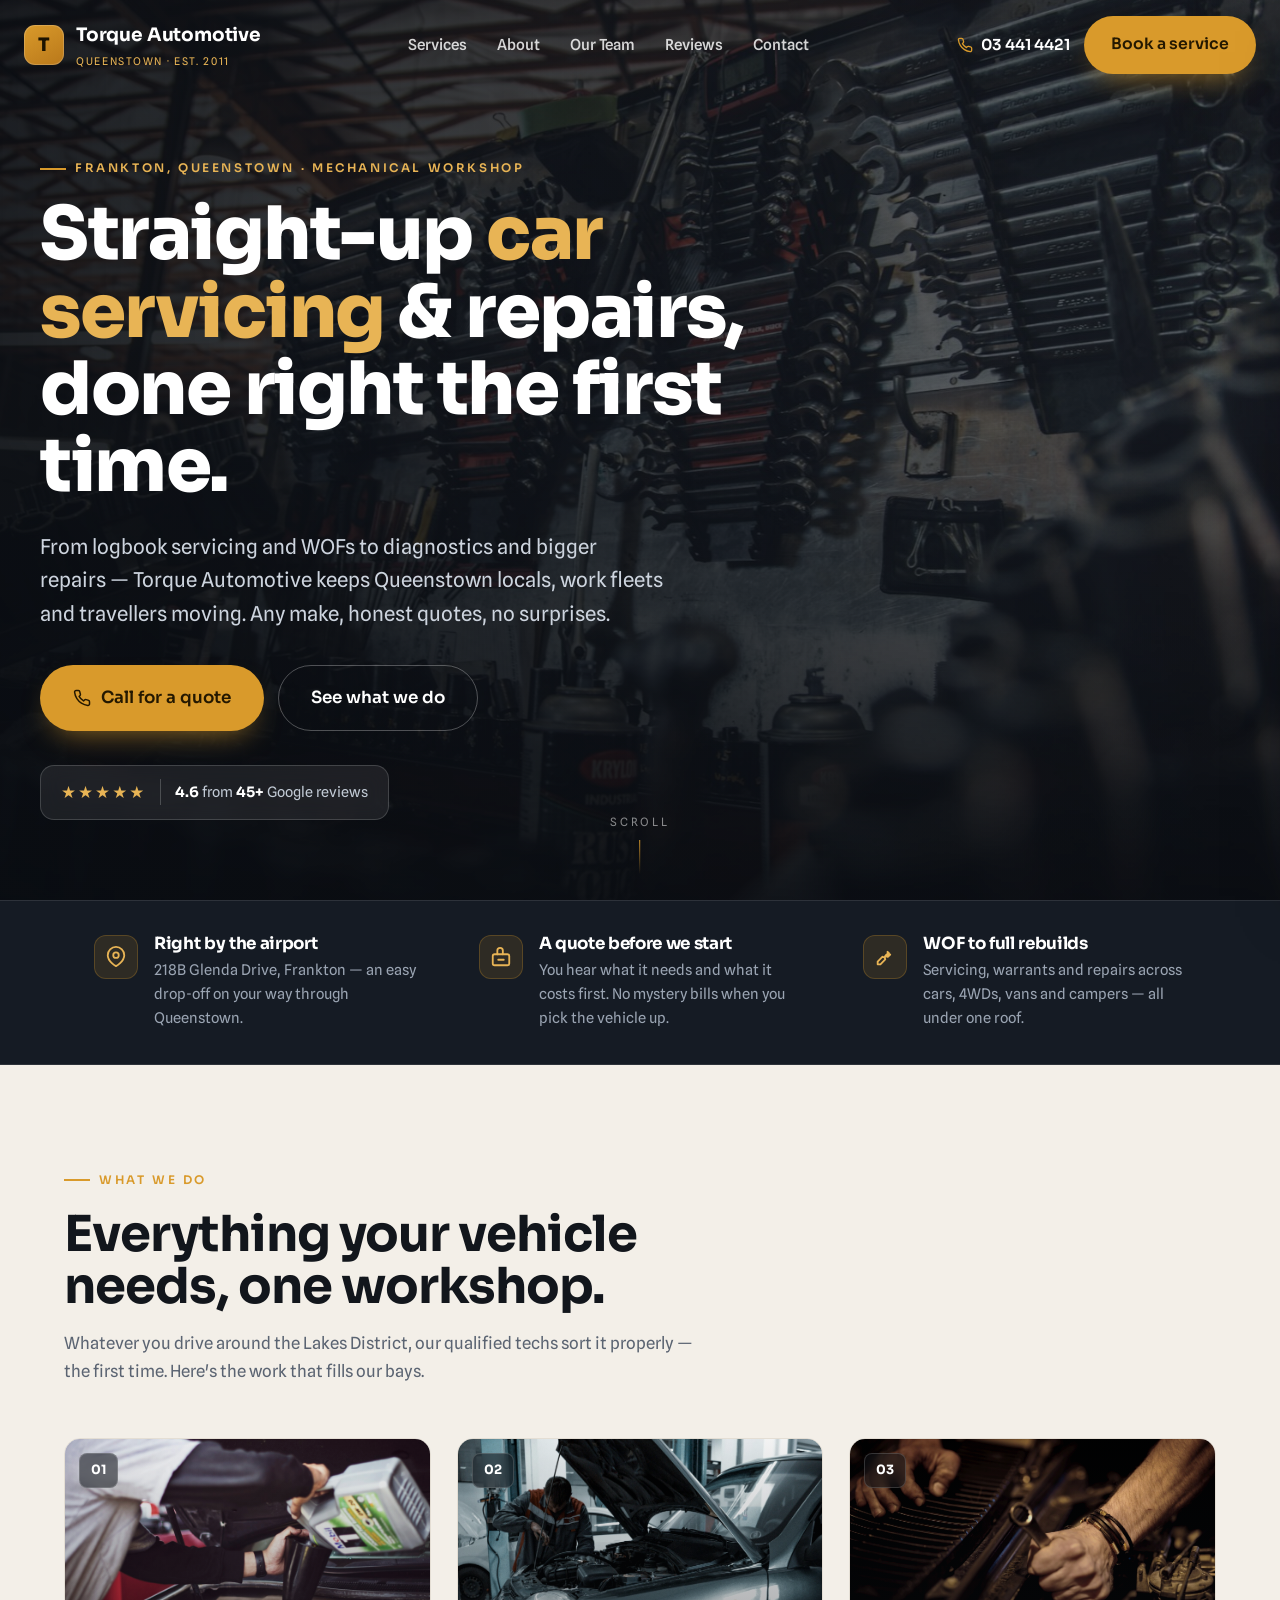
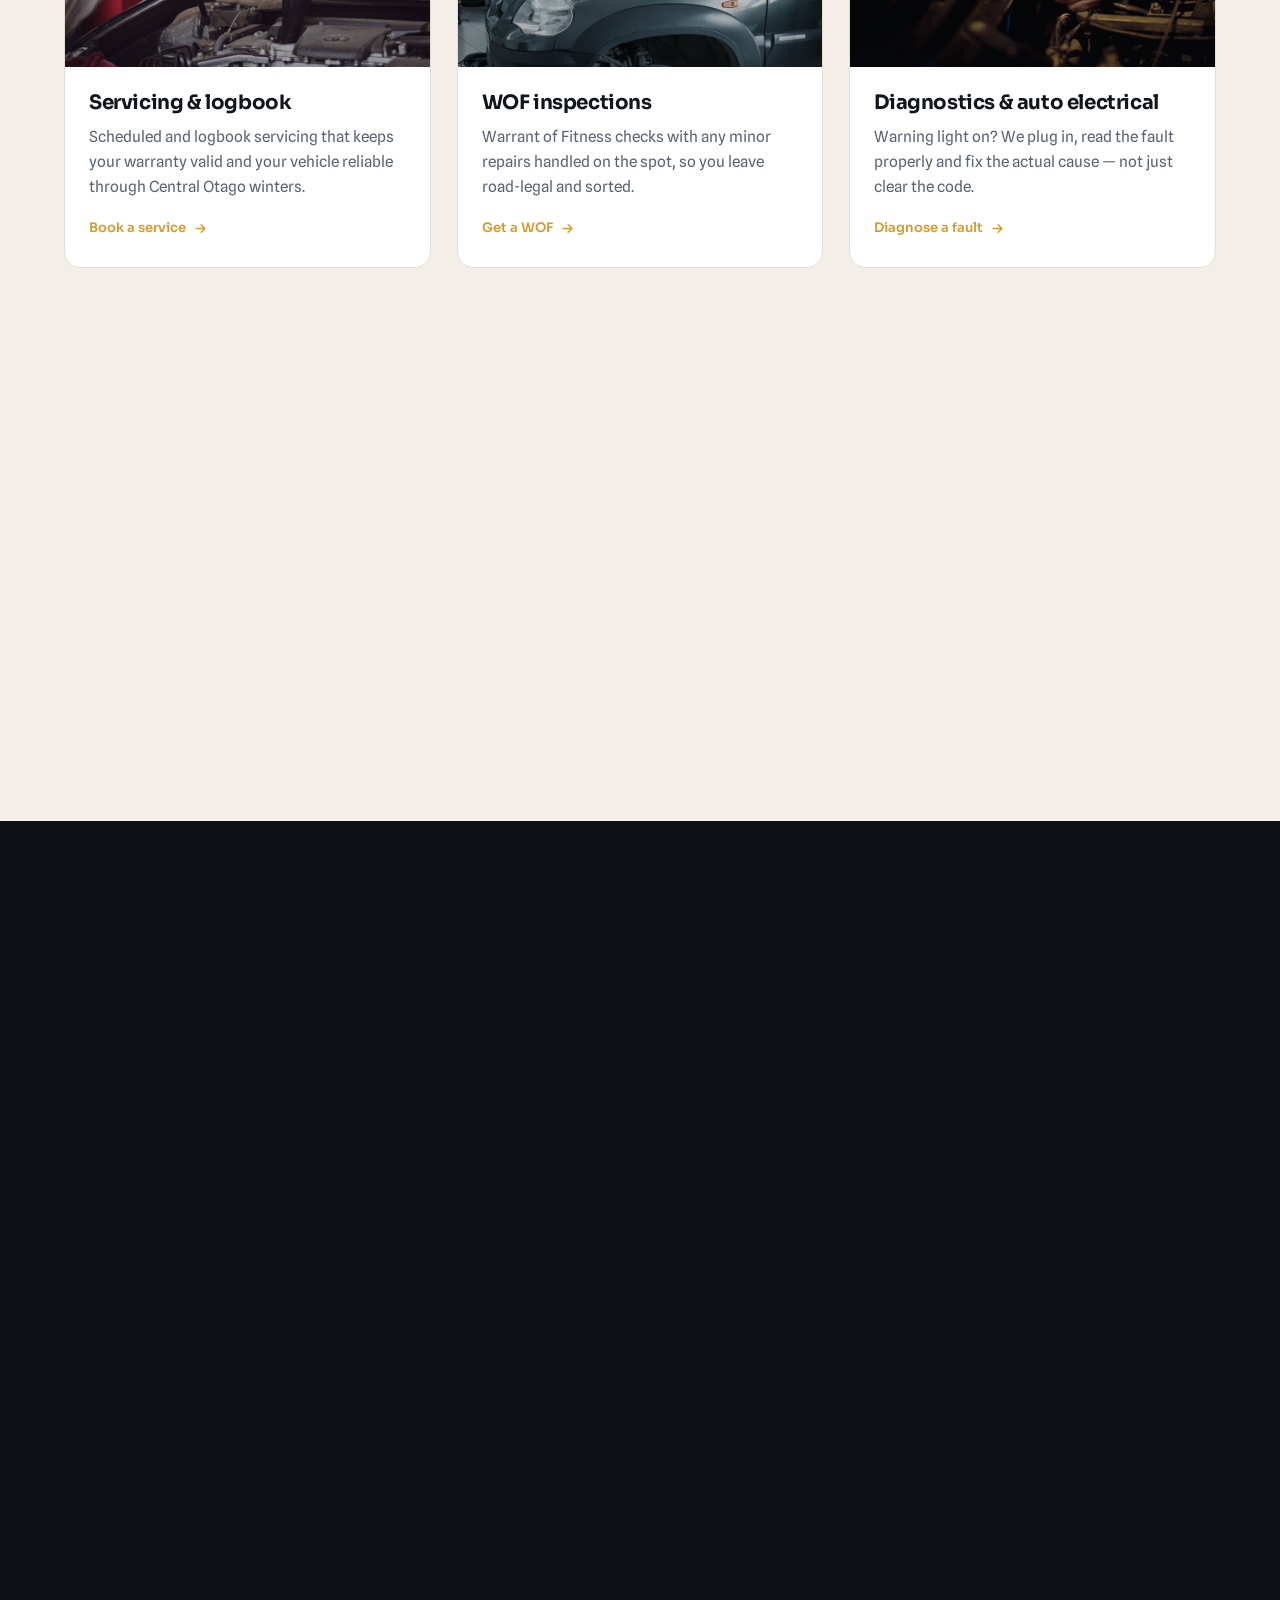
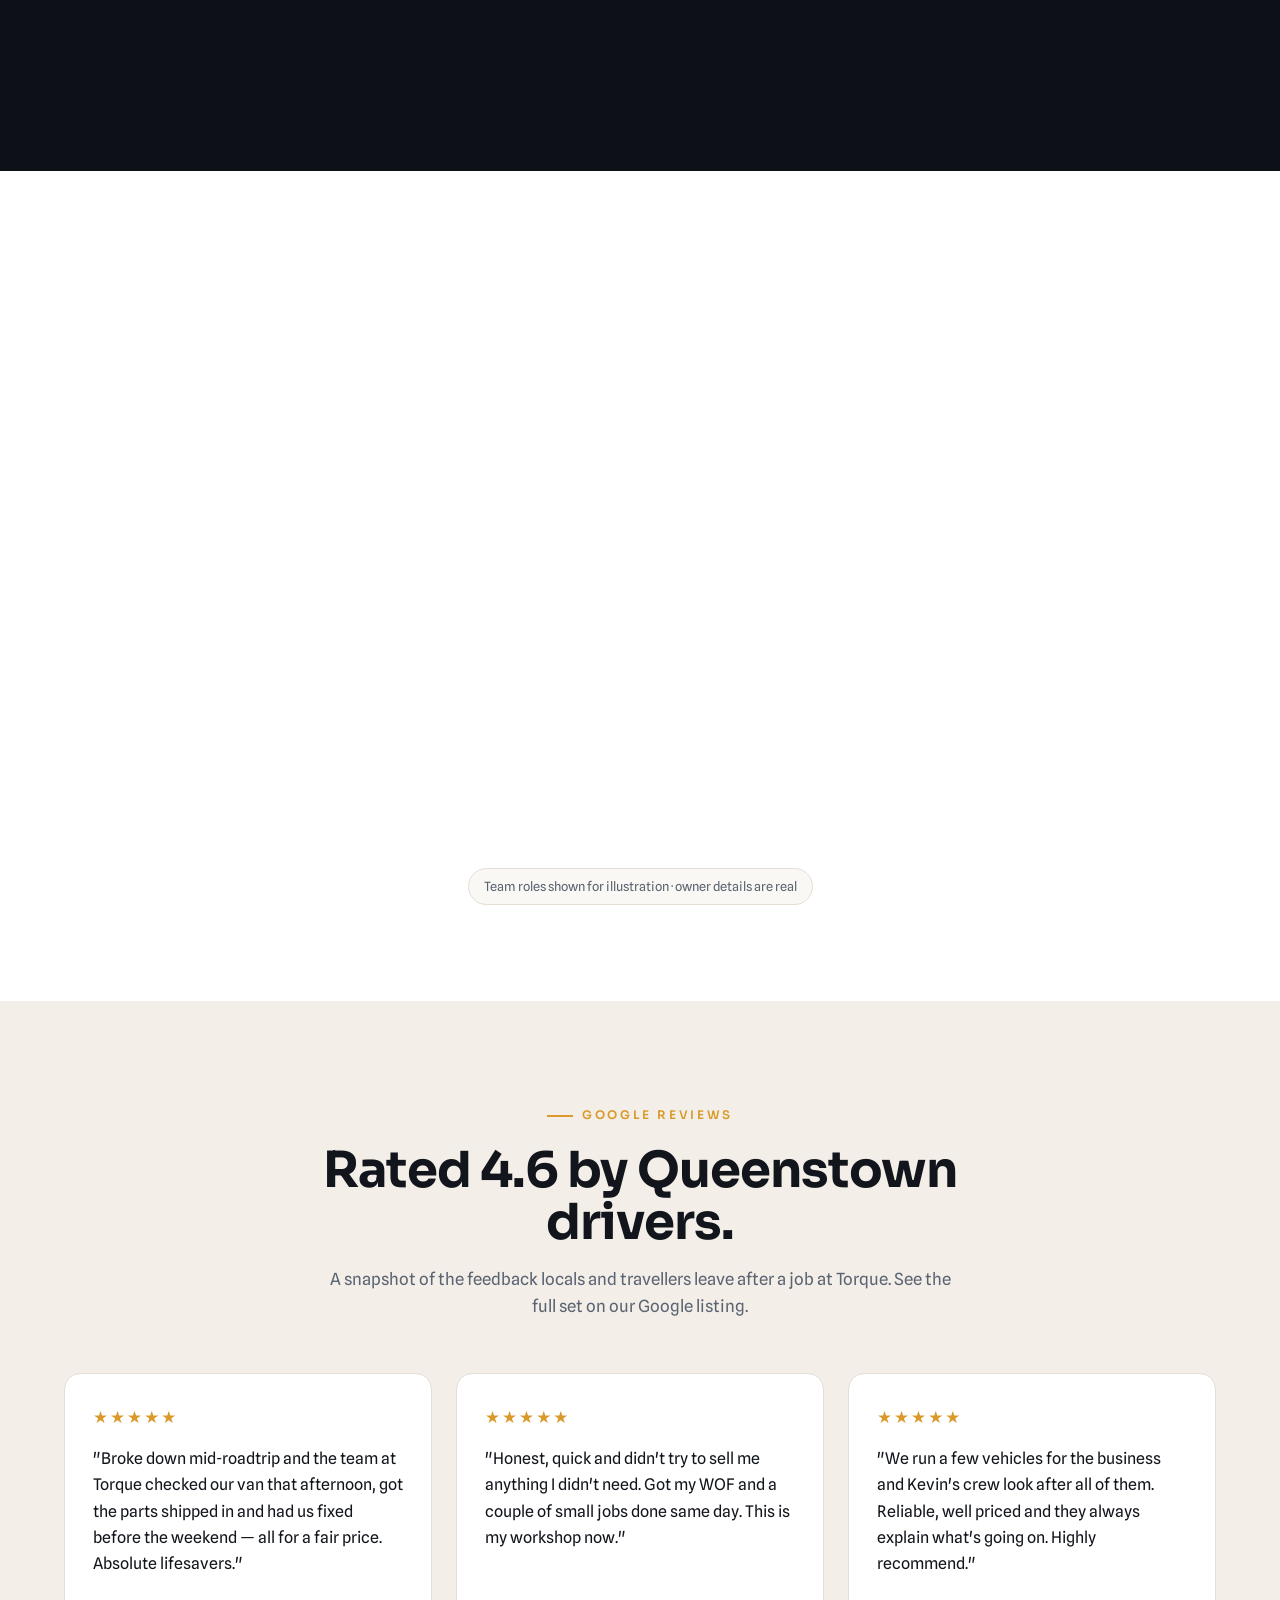
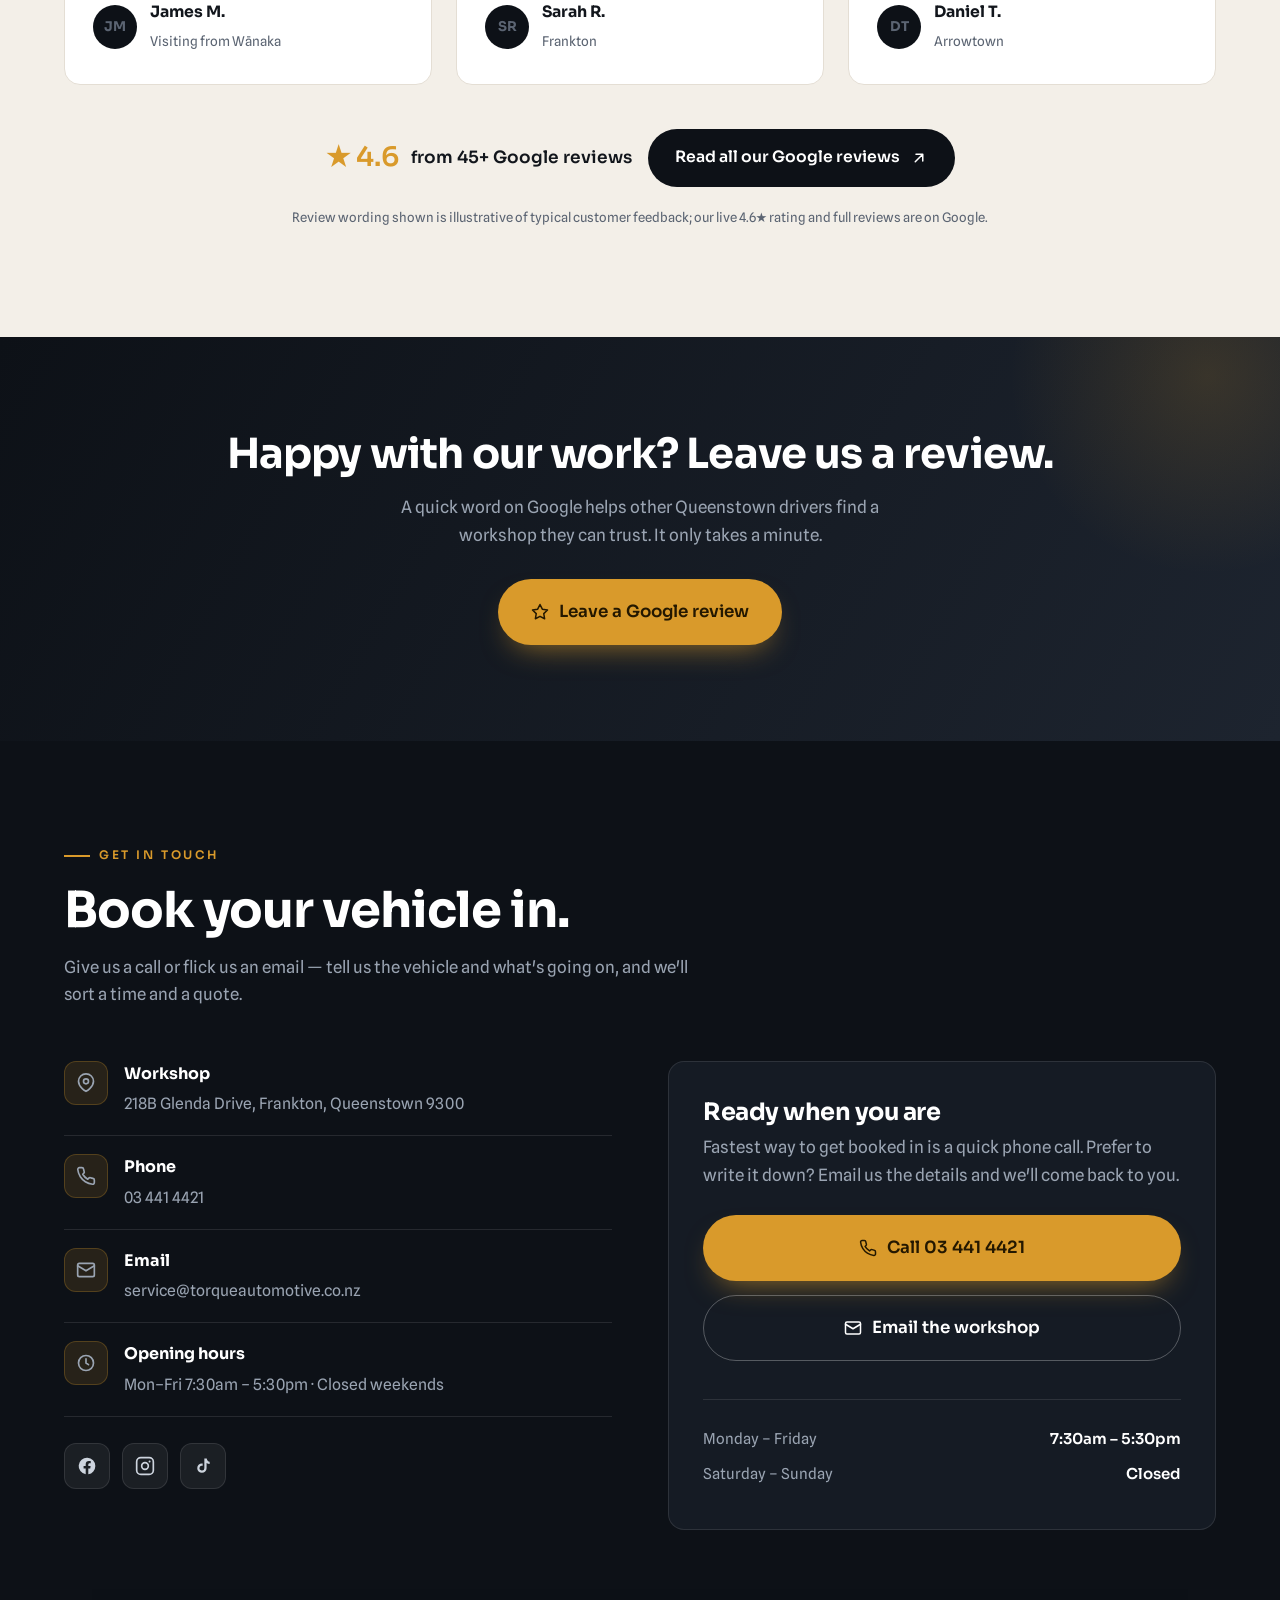
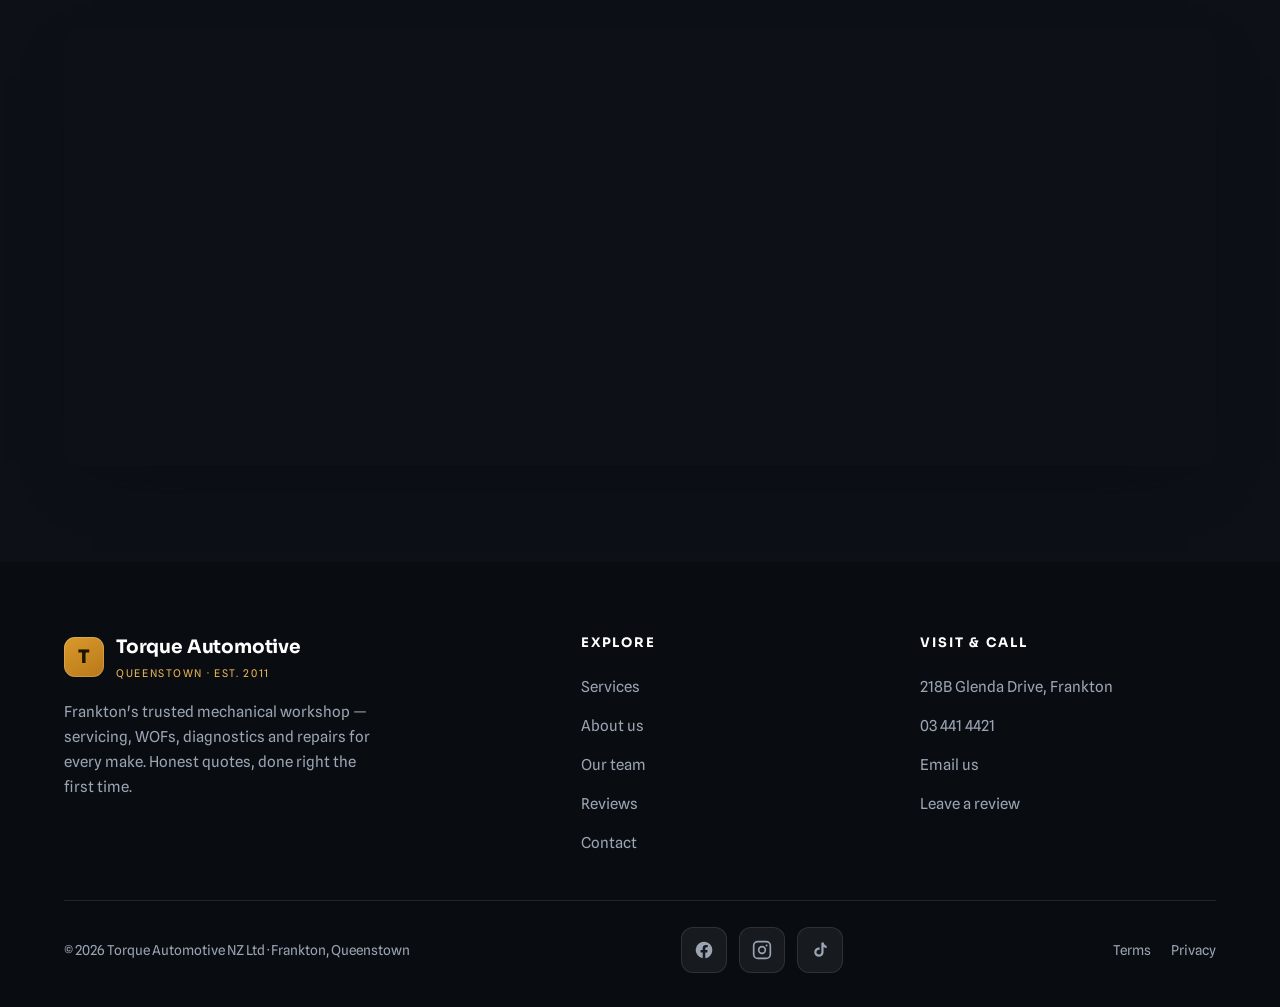
==== index.html @ 08bd0555 "Initial build: Torque Automotive NZ Ltd" ====
<!DOCTYPE html>
<html lang="en-NZ">
<head>
<meta charset="UTF-8">
<meta name="viewport" content="width=device-width, initial-scale=1">
<title>Torque Automotive NZ Ltd | Mechanic &amp; Vehicle Servicing, Queenstown</title>
<meta name="description" content="Trusted mechanical workshop in Frankton, Queenstown. Servicing, WOF inspections, diagnostics, brakes and repairs for cars, 4WDs, vans and campers. Honest quotes, done right the first time.">
<meta name="theme-color" content="#0d1117">
<link rel="preconnect" href="https://fonts.googleapis.com">
<link rel="preconnect" href="https://fonts.gstatic.com" crossorigin>
<link href="https://fonts.googleapis.com/css2?family=Sora:wght@400;500;600;700;800&family=Spline+Sans:wght@400;500;600;700&display=swap" rel="stylesheet">
<link rel="stylesheet" href="style.css">
<link rel="icon" href="data:image/svg+xml,%3Csvg xmlns='http://www.w3.org/2000/svg' viewBox='0 0 100 100'%3E%3Crect width='100' height='100' rx='22' fill='%23d99a2b'/%3E%3Ctext x='50' y='68' font-family='Arial' font-size='54' font-weight='bold' text-anchor='middle' fill='%231c1300'%3ET%3C/text%3E%3C/svg%3E">
<meta property="og:title" content="Torque Automotive NZ Ltd | Mechanic &amp; Servicing, Queenstown">
<meta property="og:description" content="Frankton's trusted workshop — servicing, WOF, diagnostics and repairs for every make. Honest quotes, done right the first time.">
<meta property="og:type" content="website">
<meta property="og:image" content="img/hero-workshop.jpg">
</head>
<body>

<!-- Intro overlay -->
<div class="intro" aria-hidden="true"><div class="mark">T</div><div class="bar"></div></div>

<!-- Nav -->
<header class="nav" id="nav">
  <a class="brand" href="index.html" aria-label="Torque Automotive NZ home">
    <span class="mark">T</span>
    <span>Torque Automotive<small>Queenstown · Est. 2011</small></span>
  </a>
  <nav class="nav-links" aria-label="Primary">
    <a href="#services">Services</a>
    <a href="#about">About</a>
    <a href="#crew">Our Team</a>
    <a href="#reviews">Reviews</a>
    <a href="#contact">Contact</a>
  </nav>
  <div class="nav-cta">
    <a class="nav-phone" href="tel:+6434414421">
      <svg viewBox="0 0 24 24" fill="none" stroke="currentColor" stroke-width="2" stroke-linecap="round" stroke-linejoin="round"><path d="M22 16.92v3a2 2 0 0 1-2.18 2 19.79 19.79 0 0 1-8.63-3.07 19.5 19.5 0 0 1-6-6 19.79 19.79 0 0 1-3.07-8.67A2 2 0 0 1 4.11 2h3a2 2 0 0 1 2 1.72c.13.96.36 1.9.7 2.81a2 2 0 0 1-.45 2.11L8.09 9.91a16 16 0 0 0 6 6l1.27-1.27a2 2 0 0 1 2.11-.45c.9.34 1.85.57 2.81.7A2 2 0 0 1 22 16.92z"/></svg>
      03 441 4421
    </a>
    <a class="btn btn-primary" href="#contact">Book a service</a>
    <button class="hamburger" aria-label="Open menu" aria-expanded="false"><span></span><span></span><span></span></button>
  </div>
</header>

<!-- Mobile menu -->
<aside class="mobile-menu" aria-label="Mobile menu">
  <button class="menu-close" aria-label="Close menu">&times;</button>
  <a href="#services">Services</a>
  <a href="#about">About</a>
  <a href="#crew">Our Team</a>
  <a href="#reviews">Reviews</a>
  <a href="#contact">Contact</a>
  <a class="btn btn-primary" href="tel:+6434414421">Call 03 441 4421</a>
</aside>
<div class="scrim"></div>

<!-- Hero -->
<section class="hero" id="top">
  <div class="hero-slides">
    <div class="hero-slide" style="background-image:url('img/hero-workshop.jpg')"></div>
    <div class="hero-slide" style="background-image:url('img/about-garage.jpg')"></div>
    <div class="hero-slide" style="background-image:url('img/extra-road.jpg')"></div>
  </div>
  <div class="wrap hero-inner">
    <span class="eyebrow">Frankton, Queenstown · Mechanical Workshop</span>
    <h1>Straight-up <em>car servicing</em> &amp; repairs, done right the first time.</h1>
    <p class="hero-sub">From logbook servicing and WOFs to diagnostics and bigger repairs — Torque Automotive keeps Queenstown locals, work fleets and travellers moving. Any make, honest quotes, no surprises.</p>
    <div class="hero-cta">
      <a class="btn btn-primary btn-lg" href="tel:+6434414421">
        <svg viewBox="0 0 24 24" fill="none" stroke="currentColor" stroke-width="2" stroke-linecap="round" stroke-linejoin="round"><path d="M22 16.92v3a2 2 0 0 1-2.18 2 19.79 19.79 0 0 1-8.63-3.07 19.5 19.5 0 0 1-6-6 19.79 19.79 0 0 1-3.07-8.67A2 2 0 0 1 4.11 2h3a2 2 0 0 1 2 1.72c.13.96.36 1.9.7 2.81a2 2 0 0 1-.45 2.11L8.09 9.91a16 16 0 0 0 6 6l1.27-1.27a2 2 0 0 1 2.11-.45c.9.34 1.85.57 2.81.7A2 2 0 0 1 22 16.92z"/></svg>
        Call for a quote
      </a>
      <a class="btn btn-ghost btn-lg" href="#services">See what we do</a>
    </div>
    <div class="hero-badge">
      <span class="stars">★★★★★</span>
      <span class="divider"></span>
      <span><b>4.6</b> from <b>45+</b> Google reviews</span>
    </div>
  </div>
  <div class="scroll-hint"><span>Scroll</span><span class="line"></span></div>
</section>

<!-- Trust strip -->
<section class="trust">
  <div class="wrap">
    <div class="trust-grid">
      <div class="trust-item reveal">
        <span class="ic"><svg viewBox="0 0 24 24" fill="none" stroke="currentColor" stroke-width="2" stroke-linecap="round" stroke-linejoin="round"><path d="M21 10c0 7-9 12-9 12s-9-5-9-12a9 9 0 0 1 18 0z"/><circle cx="12" cy="10" r="3"/></svg></span>
        <div><h4>Right by the airport</h4><p>218B Glenda Drive, Frankton — an easy drop-off on your way through Queenstown.</p></div>
      </div>
      <div class="trust-item reveal">
        <span class="ic"><svg viewBox="0 0 24 24" fill="none" stroke="currentColor" stroke-width="2" stroke-linecap="round" stroke-linejoin="round"><path d="M14 9V5a3 3 0 0 0-6 0v4"/><rect x="3" y="9" width="18" height="12" rx="2"/><path d="M9 15h6"/></svg></span>
        <div><h4>A quote before we start</h4><p>You hear what it needs and what it costs first. No mystery bills when you pick the vehicle up.</p></div>
      </div>
      <div class="trust-item reveal">
        <span class="ic"><svg viewBox="0 0 24 24" fill="none" stroke="currentColor" stroke-width="2" stroke-linecap="round" stroke-linejoin="round"><path d="M14.7 6.3a4 4 0 0 1-5.4 5.4L4 17v3h3l5.3-5.3a4 4 0 0 1 5.4-5.4l-2.6 2.6-1.4-1.4 2.6-2.6z"/></svg></span>
        <div><h4>WOF to full rebuilds</h4><p>Servicing, warrants and repairs across cars, 4WDs, vans and campers — all under one roof.</p></div>
      </div>
    </div>
  </div>
</section>

<!-- Services -->
<section class="section bone" id="services">
  <div class="wrap">
    <div class="section-head reveal">
      <span class="eyebrow">What we do</span>
      <h2>Everything your vehicle needs, one workshop.</h2>
      <p>Whatever you drive around the Lakes District, our qualified techs sort it properly — the first time. Here's the work that fills our bays.</p>
    </div>
    <div class="svc-grid">
      <article class="svc-card reveal">
        <div class="svc-media"><span class="svc-num">01</span><img src="img/hero-engine.jpg" alt="Technician topping up engine oil during a scheduled vehicle service" loading="lazy" width="600" height="375"></div>
        <div class="svc-body">
          <h3>Servicing &amp; logbook</h3>
          <p>Scheduled and logbook servicing that keeps your warranty valid and your vehicle reliable through Central Otago winters.</p>
          <span class="svc-tag">Book a service <svg viewBox="0 0 24 24" fill="none" stroke="currentColor" stroke-width="2.4" stroke-linecap="round" stroke-linejoin="round"><path d="M5 12h14M13 6l6 6-6 6"/></svg></span>
        </div>
      </article>
      <article class="svc-card reveal">
        <div class="svc-media"><span class="svc-num">02</span><img src="img/svc-brakes.jpg" alt="Vehicle up on a hoist with bonnet open for a warrant of fitness inspection" loading="lazy" width="600" height="375"></div>
        <div class="svc-body">
          <h3>WOF inspections</h3>
          <p>Warrant of Fitness checks with any minor repairs handled on the spot, so you leave road-legal and sorted.</p>
          <span class="svc-tag">Get a WOF <svg viewBox="0 0 24 24" fill="none" stroke="currentColor" stroke-width="2.4" stroke-linecap="round" stroke-linejoin="round"><path d="M5 12h14M13 6l6 6-6 6"/></svg></span>
        </div>
      </article>
      <article class="svc-card reveal">
        <div class="svc-media"><span class="svc-num">03</span><img src="img/svc-diagnostic.jpg" alt="Mechanic using a spanner to diagnose a fault under the bonnet" loading="lazy" width="600" height="375"></div>
        <div class="svc-body">
          <h3>Diagnostics &amp; auto electrical</h3>
          <p>Warning light on? We plug in, read the fault properly and fix the actual cause — not just clear the code.</p>
          <span class="svc-tag">Diagnose a fault <svg viewBox="0 0 24 24" fill="none" stroke="currentColor" stroke-width="2.4" stroke-linecap="round" stroke-linejoin="round"><path d="M5 12h14M13 6l6 6-6 6"/></svg></span>
        </div>
      </article>
      <article class="svc-card reveal">
        <div class="svc-media"><span class="svc-num">04</span><img src="img/hero-mechanic.jpg" alt="Close-up of an engine drive belt and pulleys being inspected" loading="lazy" width="600" height="375"></div>
        <div class="svc-body">
          <h3>Brakes, clutch &amp; suspension</h3>
          <p>Grinding, pulling or a soft pedal? Brakes, cambelts, clutches and suspension repaired with quality parts.</p>
          <span class="svc-tag">Book a repair <svg viewBox="0 0 24 24" fill="none" stroke="currentColor" stroke-width="2.4" stroke-linecap="round" stroke-linejoin="round"><path d="M5 12h14M13 6l6 6-6 6"/></svg></span>
        </div>
      </article>
      <article class="svc-card reveal">
        <div class="svc-media"><span class="svc-num">05</span><img src="img/svc-tyres.jpg" alt="Technician working with a tool during a mechanical repair" loading="lazy" width="600" height="375"></div>
        <div class="svc-body">
          <h3>Tyres &amp; wheel alignment</h3>
          <p>New tyres, rotations, punctures and four-wheel alignment to keep grip and even wear on the alpine roads.</p>
          <span class="svc-tag">Sort my tyres <svg viewBox="0 0 24 24" fill="none" stroke="currentColor" stroke-width="2.4" stroke-linecap="round" stroke-linejoin="round"><path d="M5 12h14M13 6l6 6-6 6"/></svg></span>
        </div>
      </article>
      <article class="svc-card reveal">
        <div class="svc-media"><span class="svc-num">06</span><img src="img/svc-4wd.jpg" alt="Modern 4WD parked lakeside ready for pre-trip servicing" loading="lazy" width="600" height="375"></div>
        <div class="svc-body">
          <h3>4WD, van &amp; fleet</h3>
          <p>Pre-trip checks and ongoing servicing for 4WDs, campers, tourism vehicles and business fleets across the region.</p>
          <span class="svc-tag">Talk fleet <svg viewBox="0 0 24 24" fill="none" stroke="currentColor" stroke-width="2.4" stroke-linecap="round" stroke-linejoin="round"><path d="M5 12h14M13 6l6 6-6 6"/></svg></span>
        </div>
      </article>
    </div>
  </div>
</section>

<!-- About -->
<section class="section dark" id="about">
  <div class="wrap">
    <div class="about-grid">
      <div class="about-media reveal">
        <img src="img/svc-service.jpg" alt="Well-presented vehicle after a service at Torque Automotive" loading="lazy" width="600" height="750">
        <div class="about-tag"><b>2011</b><span>Serving Queenstown &amp; the Lakes since</span></div>
      </div>
      <div class="about-copy reveal">
        <span class="eyebrow">About Torque</span>
        <h2>A Frankton workshop that treats your vehicle like its own.</h2>
        <p>Torque Automotive NZ has been the go-to workshop in Frankton for over a decade — a proper local team looking after everyday drivers, tradies, tourism operators and travellers passing through the district.</p>
        <p>We keep it straight: tell you what your vehicle actually needs, quote it before we touch it, and do the job to a standard that lasts. No upselling, no jargon — just reliable work from people who know the roads you drive.</p>
        <ul class="checklist">
          <li><span class="tick"><svg viewBox="0 0 24 24" fill="none" stroke="currentColor" stroke-width="3" stroke-linecap="round" stroke-linejoin="round"><path d="M20 6 9 17l-5-5"/></svg></span> Locally owned and operated in Queenstown</li>
          <li><span class="tick"><svg viewBox="0 0 24 24" fill="none" stroke="currentColor" stroke-width="3" stroke-linecap="round" stroke-linejoin="round"><path d="M20 6 9 17l-5-5"/></svg></span> Clear quotes before any work begins</li>
          <li><span class="tick"><svg viewBox="0 0 24 24" fill="none" stroke="currentColor" stroke-width="3" stroke-linecap="round" stroke-linejoin="round"><path d="M20 6 9 17l-5-5"/></svg></span> Every make and model — cars, 4WDs, vans and campers</li>
        </ul>
        <a class="btn btn-primary" href="#contact" style="margin-top:30px">Get in touch</a>
      </div>
    </div>
  </div>
</section>

<!-- Crew -->
<section class="section" id="crew">
  <div class="wrap">
    <div class="section-head center reveal">
      <span class="eyebrow" style="justify-content:center">Meet the team</span>
      <h2>The people under the bonnet.</h2>
      <p>A tight local crew who'll actually talk you through what your vehicle needs and why.</p>
    </div>
    <div class="crew-grid">
      <article class="crew-card reveal">
        <div class="crew-avatar">KM</div>
        <h3>Kevin Mallon</h3>
        <div class="crew-role">Owner / Head Technician</div>
        <p>Runs the workshop and has kept Queenstown drivers on the road since Torque opened its doors. The one who'll give you the honest verdict.</p>
      </article>
      <article class="crew-card reveal">
        <div class="crew-avatar"><svg viewBox="0 0 24 24" fill="none" stroke="currentColor" stroke-width="1.7" stroke-linecap="round" stroke-linejoin="round"><path d="M14.7 6.3a4 4 0 0 1-5.4 5.4L4 17v3h3l5.3-5.3a4 4 0 0 1 5.4-5.4l-2.6 2.6-1.4-1.4 2.6-2.6z"/></svg></div>
        <h3>Qualified Technicians</h3>
        <div class="crew-role">Servicing &amp; Repairs</div>
        <p>Trade-qualified hands handling the daily servicing, WOFs, brakes and repairs — thorough, tidy and quality-focused.</p>
      </article>
      <article class="crew-card reveal">
        <div class="crew-avatar"><svg viewBox="0 0 24 24" fill="none" stroke="currentColor" stroke-width="1.7" stroke-linecap="round" stroke-linejoin="round"><path d="M3 5h18M3 12h18M3 19h12"/></svg></div>
        <h3>Front Desk</h3>
        <div class="crew-role">Bookings &amp; Quotes</div>
        <p>Books your vehicle in, keeps you posted on progress and makes sure the quote you're given is the quote you pay.</p>
      </article>
    </div>
    <div style="text-align:center"><span class="badge-note">Team roles shown for illustration · owner details are real</span></div>
  </div>
</section>

<!-- Reviews -->
<section class="section bone" id="reviews">
  <div class="wrap">
    <div class="section-head center reveal">
      <span class="eyebrow" style="justify-content:center">Google reviews</span>
      <h2>Rated 4.6 by Queenstown drivers.</h2>
      <p>A snapshot of the feedback locals and travellers leave after a job at Torque. See the full set on our Google listing.</p>
    </div>
    <div class="rev-grid">
      <article class="rev-card reveal">
        <div class="rev-stars">★★★★★</div>
        <p class="rev-text">"Broke down mid-roadtrip and the team at Torque checked our van that afternoon, got the parts shipped in and had us fixed before the weekend — all for a fair price. Absolute lifesavers."</p>
        <div class="rev-meta"><span class="rev-ava">JM</span><div><b>James M.</b><span>Visiting from Wānaka</span></div></div>
      </article>
      <article class="rev-card reveal">
        <div class="rev-stars">★★★★★</div>
        <p class="rev-text">"Honest, quick and didn't try to sell me anything I didn't need. Got my WOF and a couple of small jobs done same day. This is my workshop now."</p>
        <div class="rev-meta"><span class="rev-ava">SR</span><div><b>Sarah R.</b><span>Frankton</span></div></div>
      </article>
      <article class="rev-card reveal">
        <div class="rev-stars">★★★★★</div>
        <p class="rev-text">"We run a few vehicles for the business and Kevin's crew look after all of them. Reliable, well priced and they always explain what's going on. Highly recommend."</p>
        <div class="rev-meta"><span class="rev-ava">DT</span><div><b>Daniel T.</b><span>Arrowtown</span></div></div>
      </article>
    </div>
    <div class="rev-actions reveal">
      <span class="rev-summary"><span class="big">★ 4.6</span> from 45+ Google reviews</span>
      <a class="btn btn-dark" href="https://www.google.com/maps/search/?api=1&query=Torque%20Automotive%20NZ%20Ltd%20Frankton%20Queenstown" target="_blank" rel="noopener">
        Read all our Google reviews
        <svg viewBox="0 0 24 24" fill="none" stroke="currentColor" stroke-width="2" stroke-linecap="round" stroke-linejoin="round"><path d="M7 17 17 7M8 7h9v9"/></svg>
      </a>
    </div>
    <p style="text-align:center;color:var(--muted);font-size:.82rem;margin-top:20px">Review wording shown is illustrative of typical customer feedback; our live 4.6★ rating and full reviews are on Google.</p>
  </div>
</section>

<!-- Review banner -->
<section class="section rev-banner">
  <div class="wrap">
    <h2>Happy with our work? Leave us a review.</h2>
    <p>A quick word on Google helps other Queenstown drivers find a workshop they can trust. It only takes a minute.</p>
    <a class="btn btn-primary btn-lg" href="https://www.google.com/maps/search/?api=1&query=Torque%20Automotive%20NZ%20Ltd%20Frankton%20Queenstown" target="_blank" rel="noopener">
      <svg viewBox="0 0 24 24" fill="none" stroke="currentColor" stroke-width="2" stroke-linecap="round" stroke-linejoin="round"><path d="M12 2 15.09 8.26 22 9.27l-5 4.87 1.18 6.88L12 17.77l-6.18 3.25L7 14.14 2 9.27l6.91-1.01L12 2z"/></svg>
      Leave a Google review
    </a>
  </div>
</section>

<!-- Contact -->
<section class="section dark" id="contact">
  <div class="wrap">
    <div class="section-head reveal">
      <span class="eyebrow">Get in touch</span>
      <h2>Book your vehicle in.</h2>
      <p>Give us a call or flick us an email — tell us the vehicle and what's going on, and we'll sort a time and a quote.</p>
    </div>
    <div class="contact-grid">
      <div class="contact-info reveal">
        <div class="row">
          <span class="ic"><svg viewBox="0 0 24 24" fill="none" stroke="currentColor" stroke-width="2" stroke-linecap="round" stroke-linejoin="round"><path d="M21 10c0 7-9 12-9 12s-9-5-9-12a9 9 0 0 1 18 0z"/><circle cx="12" cy="10" r="3"/></svg></span>
          <div><b>Workshop</b><span>218B Glenda Drive, Frankton, Queenstown 9300</span></div>
        </div>
        <div class="row">
          <span class="ic"><svg viewBox="0 0 24 24" fill="none" stroke="currentColor" stroke-width="2" stroke-linecap="round" stroke-linejoin="round"><path d="M22 16.92v3a2 2 0 0 1-2.18 2 19.79 19.79 0 0 1-8.63-3.07 19.5 19.5 0 0 1-6-6 19.79 19.79 0 0 1-3.07-8.67A2 2 0 0 1 4.11 2h3a2 2 0 0 1 2 1.72c.13.96.36 1.9.7 2.81a2 2 0 0 1-.45 2.11L8.09 9.91a16 16 0 0 0 6 6l1.27-1.27a2 2 0 0 1 2.11-.45c.9.34 1.85.57 2.81.7A2 2 0 0 1 22 16.92z"/></svg></span>
          <div><b>Phone</b><a href="tel:+6434414421">03 441 4421</a></div>
        </div>
        <div class="row">
          <span class="ic"><svg viewBox="0 0 24 24" fill="none" stroke="currentColor" stroke-width="2" stroke-linecap="round" stroke-linejoin="round"><rect x="2" y="4" width="20" height="16" rx="2"/><path d="m22 7-10 6L2 7"/></svg></span>
          <div><b>Email</b><span>service@torqueautomotive.co.nz</span></div>
        </div>
        <div class="row">
          <span class="ic"><svg viewBox="0 0 24 24" fill="none" stroke="currentColor" stroke-width="2" stroke-linecap="round" stroke-linejoin="round"><circle cx="12" cy="12" r="9"/><path d="M12 7v5l3 2"/></svg></span>
          <div><b>Opening hours</b><span>Mon–Fri 7:30am – 5:30pm · Closed weekends</span></div>
        </div>
        <div class="socials">
          <a href="https://www.facebook.com/search/top?q=Torque%20Automotive%20NZ%20Queenstown" target="_blank" rel="noopener" aria-label="Find us on Facebook">
            <svg viewBox="0 0 24 24" fill="currentColor"><path d="M22 12a10 10 0 1 0-11.56 9.88v-6.99H7.9V12h2.54V9.8c0-2.5 1.49-3.89 3.78-3.89 1.09 0 2.24.2 2.24.2v2.46h-1.26c-1.24 0-1.63.77-1.63 1.56V12h2.78l-.44 2.89h-2.34v6.99A10 10 0 0 0 22 12z"/></svg>
          </a>
          <a href="https://www.instagram.com/explore/search/keyword/?q=Torque%20Automotive%20NZ" target="_blank" rel="noopener" aria-label="Find us on Instagram">
            <svg viewBox="0 0 24 24" fill="none" stroke="currentColor" stroke-width="2"><rect x="2" y="2" width="20" height="20" rx="5"/><circle cx="12" cy="12" r="4"/><circle cx="17.5" cy="6.5" r="1.2" fill="currentColor" stroke="none"/></svg>
          </a>
          <a href="https://www.tiktok.com/search?q=Torque%20Automotive%20NZ" target="_blank" rel="noopener" aria-label="Find us on TikTok">
            <svg viewBox="0 0 24 24" fill="currentColor"><path d="M16.5 3c.3 2.1 1.6 3.7 3.5 4v2.6c-1.3 0-2.6-.4-3.7-1.1v6.1a5.6 5.6 0 1 1-5.6-5.6c.3 0 .6 0 .9.1v2.7a2.9 2.9 0 1 0 2 2.8V3h2.9z"/></svg>
          </a>
        </div>
      </div>
      <div class="contact-card reveal">
        <h3>Ready when you are</h3>
        <p>Fastest way to get booked in is a quick phone call. Prefer to write it down? Email us the details and we'll come back to you.</p>
        <a class="btn btn-primary btn-lg" href="tel:+6434414421">
          <svg viewBox="0 0 24 24" fill="none" stroke="currentColor" stroke-width="2" stroke-linecap="round" stroke-linejoin="round"><path d="M22 16.92v3a2 2 0 0 1-2.18 2 19.79 19.79 0 0 1-8.63-3.07 19.5 19.5 0 0 1-6-6 19.79 19.79 0 0 1-3.07-8.67A2 2 0 0 1 4.11 2h3a2 2 0 0 1 2 1.72c.13.96.36 1.9.7 2.81a2 2 0 0 1-.45 2.11L8.09 9.91a16 16 0 0 0 6 6l1.27-1.27a2 2 0 0 1 2.11-.45c.9.34 1.85.57 2.81.7A2 2 0 0 1 22 16.92z"/></svg>
          Call 03 441 4421
        </a>
        <a class="btn btn-ghost btn-lg" href="#" data-gmail data-user="service" data-domain="torqueautomotive.co.nz" data-su="Service%20enquiry%20from%20your%20website" data-body="Hi%20Torque%20Automotive%2C%0A%0AVehicle%20(make%2Fmodel%2Fyear)%3A%0AWhat%20it%20needs%3A%0APreferred%20day%3A%0A%0AThanks%2C">
          <svg viewBox="0 0 24 24" fill="none" stroke="currentColor" stroke-width="2" stroke-linecap="round" stroke-linejoin="round"><rect x="2" y="4" width="20" height="16" rx="2"/><path d="m22 7-10 6L2 7"/></svg>
          Email the workshop
        </a>
        <div class="contact-hours">
          <div class="hrow"><span>Monday – Friday</span><b>7:30am – 5:30pm</b></div>
          <div class="hrow"><span>Saturday – Sunday</span><b>Closed</b></div>
        </div>
      </div>
    </div>
  </div>
</section>

<!-- Map -->
<section class="dark" style="padding:0">
  <div class="map-wrap">
    <iframe class="map-frame" title="Map showing Torque Automotive NZ Ltd, 218B Glenda Drive, Frankton, Queenstown" src="https://www.google.com/maps?q=218B%20Glenda%20Drive%2C%20Frankton%2C%20Queenstown%209300&output=embed" loading="lazy" referrerpolicy="no-referrer-when-downgrade" allowfullscreen></iframe>
  </div>
</section>

<!-- Footer -->
<footer class="footer">
  <div class="wrap">
    <div class="footer-top">
      <div class="footer-about">
        <a class="brand" href="index.html"><span class="mark">T</span><span>Torque Automotive<small>Queenstown · Est. 2011</small></span></a>
        <p>Frankton's trusted mechanical workshop — servicing, WOFs, diagnostics and repairs for every make. Honest quotes, done right the first time.</p>
      </div>
      <div>
        <h5>Explore</h5>
        <ul>
          <li><a href="#services">Services</a></li>
          <li><a href="#about">About us</a></li>
          <li><a href="#crew">Our team</a></li>
          <li><a href="#reviews">Reviews</a></li>
          <li><a href="#contact">Contact</a></li>
        </ul>
      </div>
      <div>
        <h5>Visit &amp; call</h5>
        <ul>
          <li><a href="https://www.google.com/maps?q=218B%20Glenda%20Drive%2C%20Frankton%2C%20Queenstown%209300" target="_blank" rel="noopener">218B Glenda Drive, Frankton</a></li>
          <li><a href="tel:+6434414421">03 441 4421</a></li>
          <li><a href="#" data-gmail data-user="service" data-domain="torqueautomotive.co.nz" data-su="Website%20enquiry">Email us</a></li>
          <li><a href="https://www.google.com/maps/search/?api=1&query=Torque%20Automotive%20NZ%20Ltd%20Frankton%20Queenstown" target="_blank" rel="noopener">Leave a review</a></li>
        </ul>
      </div>
    </div>
    <div class="footer-bottom">
      <span>© <span id="year">2026</span> Torque Automotive NZ Ltd · Frankton, Queenstown</span>
      <div class="socials">
        <a href="https://www.facebook.com/search/top?q=Torque%20Automotive%20NZ%20Queenstown" target="_blank" rel="noopener" aria-label="Facebook"><svg viewBox="0 0 24 24" fill="currentColor"><path d="M22 12a10 10 0 1 0-11.56 9.88v-6.99H7.9V12h2.54V9.8c0-2.5 1.49-3.89 3.78-3.89 1.09 0 2.24.2 2.24.2v2.46h-1.26c-1.24 0-1.63.77-1.63 1.56V12h2.78l-.44 2.89h-2.34v6.99A10 10 0 0 0 22 12z"/></svg></a>
        <a href="https://www.instagram.com/explore/search/keyword/?q=Torque%20Automotive%20NZ" target="_blank" rel="noopener" aria-label="Instagram"><svg viewBox="0 0 24 24" fill="none" stroke="currentColor" stroke-width="2"><rect x="2" y="2" width="20" height="20" rx="5"/><circle cx="12" cy="12" r="4"/><circle cx="17.5" cy="6.5" r="1.2" fill="currentColor" stroke="none"/></svg></a>
        <a href="https://www.tiktok.com/search?q=Torque%20Automotive%20NZ" target="_blank" rel="noopener" aria-label="TikTok"><svg viewBox="0 0 24 24" fill="currentColor"><path d="M16.5 3c.3 2.1 1.6 3.7 3.5 4v2.6c-1.3 0-2.6-.4-3.7-1.1v6.1a5.6 5.6 0 1 1-5.6-5.6c.3 0 .6 0 .9.1v2.7a2.9 2.9 0 1 0 2 2.8V3h2.9z"/></svg></a>
      </div>
      <div style="display:flex;gap:20px">
        <a href="terms.html">Terms</a>
        <a href="privacy.html">Privacy</a>
      </div>
    </div>
  </div>
</footer>

<script src="script.js"></script>
</body>
</html>
---- style.css ----
/* ============================================================
   Torque Automotive NZ Ltd — Premium archetype
   Fonts: Sora (display) + Spline Sans (body)
   ============================================================ */

:root{
  --ink:#0d1117;          /* near-black anchor */
  --ink-2:#151b24;        /* deep panel */
  --ink-3:#1d242f;        /* raised panel */
  --bone:#f3efe8;         /* warm bone light section */
  --paper:#ffffff;
  --paper-2:#faf8f4;
  --text:#12161c;
  --muted:#5b6472;
  --muted-d:#9aa4b2;      /* muted on dark */
  --line:#e4ded4;
  --line-d:rgba(255,255,255,.10);
  --accent:#d99a2b;       /* restrained amber/gold */
  --accent-2:#e8b455;
  --accent-ink:#3a2a06;
  --radius:16px;
  --radius-sm:12px;
  --shadow:0 24px 60px -28px rgba(6,9,14,.55);
  --maxw:1200px;
  --ease:cubic-bezier(.22,.61,.36,1);
}

*{box-sizing:border-box}
html{scroll-behavior:smooth}
img{image-orientation:from-image;max-width:100%}
body{
  margin:0;
  font-family:"Spline Sans",system-ui,-apple-system,Segoe UI,Roboto,sans-serif;
  color:var(--text);
  background:var(--paper);
  font-size:17px;
  line-height:1.65;
  -webkit-font-smoothing:antialiased;
  overflow-x:hidden;
}
h1,h2,h3,h4{font-family:"Sora",system-ui,sans-serif;font-weight:700;line-height:1.05;letter-spacing:-.02em;margin:0}
p{margin:0 0 1em}
a{color:inherit;text-decoration:none}
.wrap{width:100%;max-width:var(--maxw);margin:0 auto;padding:0 24px}
.eyebrow{
  display:inline-flex;align-items:center;gap:9px;
  font-family:"Sora",sans-serif;font-size:.74rem;font-weight:600;
  letter-spacing:.22em;text-transform:uppercase;color:var(--accent);
  margin-bottom:18px;
}
.eyebrow::before{content:"";width:26px;height:2px;background:var(--accent);display:inline-block}
.section{padding:96px 0}
.section-head{max-width:640px;margin-bottom:52px}
.section-head.center{margin-inline:auto;text-align:center}
.section-head h2{font-size:clamp(2rem,4.6vw,3.1rem)}
.section-head p{color:var(--muted);margin-top:18px;font-size:1.05rem}
.dark{background:var(--ink);color:#eef1f5}
.dark .section-head p{color:var(--muted-d)}
.dark h2,.dark h3{color:#fff}
.bone{background:var(--bone)}

/* ---------- Buttons ---------- */
.btn{
  display:inline-flex;align-items:center;justify-content:center;gap:10px;
  font-family:"Sora",sans-serif;font-weight:600;font-size:.98rem;
  padding:15px 26px;border-radius:999px;cursor:pointer;border:1px solid transparent;
  min-height:52px;transition:transform .25s var(--ease),background .25s,box-shadow .25s,color .25s;
  white-space:nowrap;
}
.btn svg{width:18px;height:18px;flex:none}
.btn-primary{background:var(--accent);color:#241800;box-shadow:0 14px 30px -14px rgba(217,154,43,.7)}
.btn-primary:hover{background:var(--accent-2);transform:translateY(-2px)}
.btn-ghost{background:transparent;color:#fff;border-color:rgba(255,255,255,.28)}
.btn-ghost:hover{background:rgba(255,255,255,.09);transform:translateY(-2px)}
.btn-dark{background:var(--ink);color:#fff}
.btn-dark:hover{background:var(--ink-3);transform:translateY(-2px)}
.btn-lg{padding:18px 32px;font-size:1.05rem;min-height:60px}

/* ---------- Nav ---------- */
.nav{
  position:fixed;top:0;left:0;right:0;z-index:60;
  display:flex;align-items:center;justify-content:space-between;
  padding:16px 24px;transition:background .35s,box-shadow .35s,padding .35s;
}
.nav.scrolled{background:rgba(13,17,23,.86);backdrop-filter:blur(14px);box-shadow:0 1px 0 var(--line-d);padding:11px 24px}
.brand{display:flex;align-items:center;gap:12px;font-family:"Sora",sans-serif;font-weight:700;color:#fff;font-size:1.16rem;letter-spacing:-.01em}
.brand .mark{
  width:40px;height:40px;border-radius:11px;flex:none;display:grid;place-items:center;
  background:linear-gradient(150deg,var(--accent),#b9781a);color:#1c1300;
  font-weight:800;box-shadow:inset 0 0 0 1px rgba(255,255,255,.18);
}
.brand small{display:block;font-family:"Spline Sans",sans-serif;font-weight:400;font-size:.66rem;letter-spacing:.16em;text-transform:uppercase;color:var(--accent-2);margin-top:2px}
.nav-links{display:flex;align-items:center;gap:30px}
.nav-links a{color:rgba(255,255,255,.82);font-size:.95rem;font-weight:500;transition:color .2s}
.nav-links a:hover{color:#fff}
.nav-cta{display:flex;align-items:center;gap:14px}
.nav-phone{display:inline-flex;align-items:center;gap:8px;color:#fff;font-family:"Sora",sans-serif;font-weight:600;font-size:.95rem}
.nav-phone svg{width:16px;height:16px;color:var(--accent)}
.hamburger{display:none;width:46px;height:46px;border:1px solid rgba(255,255,255,.22);background:rgba(255,255,255,.05);border-radius:12px;cursor:pointer;padding:0}
.hamburger span{display:block;width:20px;height:2px;background:#fff;margin:4px auto;transition:.3s}
.mobile-menu{
  position:fixed;inset:0 0 0 auto;width:min(82vw,340px);z-index:70;
  background:var(--ink-2);transform:translateX(100%);transition:transform .4s var(--ease);
  padding:88px 28px 32px;display:flex;flex-direction:column;gap:6px;box-shadow:var(--shadow);
}
.mobile-menu.open{transform:translateX(0)}
.mobile-menu a{color:#e7ebf1;font-family:"Sora",sans-serif;font-weight:600;font-size:1.15rem;padding:14px 0;border-bottom:1px solid var(--line-d)}
.mobile-menu .btn{margin-top:18px}
.menu-close{position:absolute;top:22px;right:22px;width:44px;height:44px;background:none;border:0;color:#fff;font-size:1.6rem;cursor:pointer}
.scrim{position:fixed;inset:0;background:rgba(4,7,11,.55);z-index:65;opacity:0;visibility:hidden;transition:.3s}
.scrim.open{opacity:1;visibility:visible}

/* ---------- Hero ---------- */
.hero{position:relative;min-height:100svh;display:flex;align-items:center;background:var(--ink);overflow:hidden;isolation:isolate}
.hero-slides{position:absolute;inset:0;z-index:-2}
.hero-slide{
  position:absolute;inset:0;background-size:cover;background-position:center;
  opacity:0;transition:opacity 1.6s var(--ease);transform:scale(1.06);
  filter:saturate(.85) contrast(1.05);
}
.hero-slide.active{opacity:1;animation:slowzoom 8s var(--ease) forwards}
@keyframes slowzoom{from{transform:scale(1.02)}to{transform:scale(1.12)}}
.hero::after{
  content:"";position:absolute;inset:0;z-index:-1;
  background:linear-gradient(90deg,rgba(9,12,17,.9) 0%,rgba(9,12,17,.72) 45%,rgba(9,12,17,.5) 100%),
             linear-gradient(0deg,rgba(9,12,17,.85),rgba(9,12,17,.15) 55%);
}
.hero-inner{padding:130px 0 60px}
.hero-inner .eyebrow{color:var(--accent-2)}
.hero h1{color:#fff;font-size:clamp(2.5rem,6.4vw,4.6rem);max-width:15ch;font-weight:800}
.hero h1 em{font-style:normal;color:var(--accent-2)}
.hero-sub{color:#cdd4de;font-size:clamp(1.05rem,2.3vw,1.28rem);max-width:52ch;margin:24px 0 34px}
.hero-cta{display:flex;flex-wrap:wrap;gap:14px}
.hero-badge{
  display:inline-flex;align-items:center;gap:14px;margin-top:34px;
  padding:13px 20px;border-radius:14px;background:rgba(255,255,255,.08);
  backdrop-filter:blur(10px);border:1px solid rgba(255,255,255,.16);
}
.hero-badge .stars{color:var(--accent-2);letter-spacing:2px;font-size:1.05rem}
.hero-badge b{color:#fff;font-family:"Sora",sans-serif}
.hero-badge span{color:#c3cbd6;font-size:.9rem}
.hero-badge .divider{width:1px;height:26px;background:rgba(255,255,255,.2)}
.scroll-hint{position:absolute;bottom:26px;left:50%;transform:translateX(-50%);color:rgba(255,255,255,.5);font-size:.72rem;letter-spacing:.24em;text-transform:uppercase;display:flex;flex-direction:column;align-items:center;gap:8px;z-index:1}
.scroll-hint .line{width:1px;height:34px;background:linear-gradient(var(--accent),transparent);animation:pulse 1.8s infinite}
@keyframes pulse{0%,100%{opacity:.3}50%{opacity:1}}

/* ---------- Trust strip ---------- */
.trust{background:var(--ink-2);border-top:1px solid var(--line-d);border-bottom:1px solid var(--line-d)}
.trust-grid{display:grid;grid-template-columns:repeat(3,1fr);gap:2px}
.trust-item{display:flex;gap:16px;align-items:flex-start;padding:34px 30px}
.trust-item .ic{width:44px;height:44px;flex:none;border-radius:12px;display:grid;place-items:center;background:rgba(217,154,43,.13);color:var(--accent-2);border:1px solid rgba(217,154,43,.25)}
.trust-item .ic svg{width:22px;height:22px}
.trust-item h4{color:#fff;font-size:1.05rem;margin-bottom:5px}
.trust-item p{color:var(--muted-d);font-size:.92rem;margin:0}

/* ---------- Services ---------- */
.svc-grid{display:grid;grid-template-columns:repeat(3,1fr);gap:26px}
.svc-card{
  background:var(--paper);border:1px solid var(--line);border-radius:var(--radius);
  overflow:hidden;display:flex;flex-direction:column;
  transition:transform .35s var(--ease),box-shadow .35s,border-color .35s;
}
.svc-card:hover{transform:translateY(-6px);box-shadow:var(--shadow);border-color:#d9cfbc}
.svc-media{position:relative;aspect-ratio:16/10;overflow:hidden}
.svc-media img{width:100%;height:100%;object-fit:cover;filter:saturate(.85) contrast(1.05);transition:transform .6s var(--ease)}
.svc-card:hover .svc-media img{transform:scale(1.07)}
.svc-media::after{content:"";position:absolute;inset:0;background:linear-gradient(180deg,rgba(13,17,23,.05),rgba(13,17,23,.4))}
.svc-num{position:absolute;top:14px;left:14px;z-index:1;font-family:"Sora",sans-serif;font-weight:700;font-size:.8rem;color:#fff;background:rgba(13,17,23,.55);backdrop-filter:blur(6px);padding:6px 11px;border-radius:8px;border:1px solid rgba(255,255,255,.16)}
.svc-body{padding:26px 24px 28px;display:flex;flex-direction:column;flex:1}
.svc-body h3{font-size:1.24rem;margin-bottom:10px}
.svc-body p{color:var(--muted);font-size:.96rem;margin-bottom:18px}
.svc-tag{margin-top:auto;font-family:"Sora",sans-serif;font-size:.82rem;font-weight:600;color:var(--accent);display:inline-flex;align-items:center;gap:7px}
.svc-tag svg{width:15px;height:15px;transition:transform .3s}
.svc-card:hover .svc-tag svg{transform:translateX(4px)}

/* ---------- About ---------- */
.about-grid{display:grid;grid-template-columns:1fr 1fr;gap:64px;align-items:center}
.about-media{position:relative}
.about-media img{width:100%;aspect-ratio:4/5;object-fit:cover;border-radius:var(--radius);filter:saturate(.85) contrast(1.05)}
.about-tag{
  position:absolute;bottom:-22px;left:-22px;background:var(--accent);color:#241800;
  padding:22px 26px;border-radius:14px;box-shadow:var(--shadow);max-width:220px;
}
.about-tag b{font-family:"Sora",sans-serif;font-size:2.1rem;display:block;line-height:1}
.about-tag span{font-size:.86rem;font-weight:600}
.about-copy h2{font-size:clamp(1.9rem,4vw,2.8rem)}
.about-copy p{color:var(--muted);margin-top:18px}
.dark .about-copy p{color:var(--muted-d)}
.checklist{list-style:none;padding:0;margin:26px 0 0;display:grid;gap:14px}
.checklist li{display:flex;gap:13px;align-items:flex-start;font-weight:500}
.checklist .tick{width:26px;height:26px;flex:none;border-radius:8px;background:rgba(217,154,43,.14);color:var(--accent);display:grid;place-items:center;border:1px solid rgba(217,154,43,.3)}
.dark .checklist .tick{color:var(--accent-2)}
.checklist .tick svg{width:15px;height:15px}

/* ---------- Crew ---------- */
.crew-grid{display:grid;grid-template-columns:repeat(3,1fr);gap:24px}
.crew-card{background:var(--paper);border:1px solid var(--line);border-radius:var(--radius);padding:34px 28px;text-align:center;transition:transform .3s var(--ease),box-shadow .3s}
.crew-card:hover{transform:translateY(-5px);box-shadow:var(--shadow)}
.crew-avatar{width:82px;height:82px;border-radius:50%;margin:0 auto 20px;display:grid;place-items:center;background:var(--ink);color:var(--accent-2);font-family:"Sora",sans-serif;font-weight:700;font-size:1.5rem;border:2px solid var(--accent);box-shadow:0 0 0 6px rgba(217,154,43,.1)}
.crew-avatar svg{width:34px;height:34px;color:var(--accent-2)}
.crew-card h3{font-size:1.2rem}
.crew-role{color:var(--accent);font-family:"Sora",sans-serif;font-size:.8rem;font-weight:600;letter-spacing:.08em;text-transform:uppercase;margin:6px 0 12px}
.crew-card p{color:var(--muted);font-size:.94rem;margin:0}
.badge-note{display:inline-block;margin-top:22px;font-size:.8rem;color:var(--muted);background:var(--paper-2);border:1px solid var(--line);padding:7px 15px;border-radius:999px}

/* ---------- Reviews ---------- */
.rev-grid{display:grid;grid-template-columns:repeat(3,1fr);gap:24px}
.rev-card{background:var(--paper);border:1px solid var(--line);border-radius:var(--radius);padding:30px 28px;display:flex;flex-direction:column}
.rev-stars{color:var(--accent);letter-spacing:2px;font-size:1.05rem;margin-bottom:14px}
.rev-text{color:var(--text);font-size:1rem;margin-bottom:22px}
.rev-meta{margin-top:auto;display:flex;align-items:center;gap:13px}
.rev-ava{width:44px;height:44px;border-radius:50%;flex:none;display:grid;place-items:center;background:var(--ink);color:var(--accent-2);font-family:"Sora",sans-serif;font-weight:700;font-size:1rem}
.rev-meta b{display:block;font-family:"Sora",sans-serif;font-size:.98rem}
.rev-meta span{color:var(--muted);font-size:.84rem}
.rev-actions{margin-top:44px;display:flex;flex-wrap:wrap;gap:16px;align-items:center;justify-content:center}
.rev-summary{display:inline-flex;align-items:center;gap:12px;font-family:"Sora",sans-serif;font-weight:600}
.rev-summary .big{font-size:1.7rem;color:var(--accent)}

/* ---------- Review banner ---------- */
.rev-banner{background:linear-gradient(120deg,var(--ink) 0%,var(--ink-3) 100%);text-align:center;position:relative;overflow:hidden}
.rev-banner::before{content:"";position:absolute;top:-40%;right:-10%;width:400px;height:400px;background:radial-gradient(circle,rgba(217,154,43,.16),transparent 70%)}
.rev-banner h2{color:#fff;font-size:clamp(1.8rem,4vw,2.6rem);position:relative}
.rev-banner p{color:var(--muted-d);max-width:52ch;margin:16px auto 30px;position:relative}
.rev-banner .btn{position:relative}

/* ---------- Contact ---------- */
.contact-grid{display:grid;grid-template-columns:1fr 1fr;gap:56px}
.contact-info .row{display:flex;gap:16px;align-items:flex-start;padding:18px 0;border-bottom:1px solid var(--line-d)}
.contact-info .row:first-of-type{padding-top:0}
.contact-info .ic{width:44px;height:44px;flex:none;border-radius:12px;display:grid;place-items:center;background:rgba(217,154,43,.13);color:var(--accent-2);border:1px solid rgba(217,154,43,.25)}
.contact-info .ic svg{width:20px;height:20px}
.contact-info .row b{display:block;color:#fff;font-family:"Sora",sans-serif;font-size:1rem;margin-bottom:2px}
.contact-info .row a,.contact-info .row span{color:var(--muted-d);font-size:.98rem}
.contact-info .row a:hover{color:var(--accent-2)}
.socials{display:flex;gap:12px;margin-top:26px}
.socials a{width:46px;height:46px;border-radius:12px;display:grid;place-items:center;background:rgba(255,255,255,.06);border:1px solid var(--line-d);color:#cdd4de;transition:.25s}
.socials a:hover{background:var(--accent);color:#241800;transform:translateY(-3px)}
.socials svg{width:20px;height:20px}
.contact-card{background:var(--ink-2);border:1px solid var(--line-d);border-radius:var(--radius);padding:38px 34px}
.contact-card h3{color:#fff;font-size:1.5rem;margin-bottom:8px}
.contact-card p{color:var(--muted-d);margin-bottom:26px}
.contact-card .btn{width:100%;margin-bottom:14px}
.contact-hours{margin-top:24px;padding-top:22px;border-top:1px solid var(--line-d)}
.contact-hours .hrow{display:flex;justify-content:space-between;font-size:.94rem;color:var(--muted-d);padding:5px 0}
.contact-hours .hrow b{color:#fff;font-family:"Sora",sans-serif;font-weight:600}

/* ---------- Map ---------- */
.map-sec{padding:0 0 0}
.map-wrap{padding:0 24px 96px;max-width:var(--maxw);margin:0 auto}
.map-frame{width:100%;height:440px;border:0;border-radius:var(--radius);box-shadow:var(--shadow);display:block;filter:saturate(.9)}

/* ---------- Footer ---------- */
.footer{background:#090c11;color:#c3cbd6;padding:70px 0 34px}
.footer-top{display:grid;grid-template-columns:1.6fr 1fr 1fr;gap:44px;padding-bottom:44px;border-bottom:1px solid var(--line-d)}
.footer .brand{margin-bottom:18px}
.footer-about p{color:var(--muted-d);font-size:.94rem;max-width:36ch}
.footer h5{font-family:"Sora",sans-serif;color:#fff;font-size:.82rem;letter-spacing:.14em;text-transform:uppercase;margin:0 0 18px}
.footer ul{list-style:none;padding:0;margin:0;display:grid;gap:11px}
.footer ul a{color:var(--muted-d);font-size:.94rem;transition:color .2s}
.footer ul a:hover{color:var(--accent-2)}
.footer-bottom{display:flex;justify-content:space-between;align-items:center;flex-wrap:wrap;gap:14px;padding-top:26px;font-size:.85rem;color:var(--muted-d)}
.footer-bottom .socials{margin-top:0}
.footer-bottom a{color:var(--muted-d)}
.footer-bottom a:hover{color:var(--accent-2)}

/* ---------- Intro overlay / reveal ---------- */
.intro{position:fixed;inset:0;z-index:200;background:var(--ink);display:grid;place-items:center;transition:opacity .7s var(--ease),visibility .7s}
.intro.done{opacity:0;visibility:hidden}
.intro .mark{width:76px;height:76px;border-radius:18px;display:grid;place-items:center;background:linear-gradient(150deg,var(--accent),#b9781a);color:#1c1300;font-family:"Sora",sans-serif;font-weight:800;font-size:2rem;animation:intropop 1s var(--ease)}
.intro .bar{position:absolute;bottom:0;left:0;height:3px;background:var(--accent);width:0;animation:load 1.1s var(--ease) forwards}
@keyframes load{to{width:100%}}
@keyframes intropop{0%{transform:scale(.7);opacity:0}60%{opacity:1}100%{transform:scale(1)}}
.reveal{opacity:0;transform:translateY(30px);transition:opacity .8s var(--ease),transform .8s var(--ease)}
.reveal.in{opacity:1;transform:none}

/* ---------- Sub-page (terms/privacy) ---------- */
.page-hero{background:var(--ink);color:#fff;padding:150px 0 70px;position:relative;overflow:hidden}
.page-hero::before{content:"";position:absolute;top:-30%;right:-8%;width:360px;height:360px;background:radial-gradient(circle,rgba(217,154,43,.15),transparent 70%)}
.page-hero h1{font-size:clamp(2.2rem,5vw,3.4rem);position:relative}
.page-hero p{color:var(--muted-d);margin-top:14px;position:relative}
.legal{max-width:820px;margin:0 auto;padding:70px 24px 90px}
.legal h2{font-size:1.5rem;margin:40px 0 14px}
.legal h2:first-child{margin-top:0}
.legal p,.legal li{color:var(--muted);font-size:1rem}
.legal ul{padding-left:20px;display:grid;gap:8px;margin:0 0 1em}
.legal .back{display:inline-flex;align-items:center;gap:8px;color:var(--accent);font-family:"Sora",sans-serif;font-weight:600;margin-top:20px}

/* ---------- Responsive ---------- */
@media (max-width:960px){
  .nav-links,.nav-phone{display:none}
  .hamburger{display:block}
  .trust-grid,.svc-grid,.crew-grid,.rev-grid{grid-template-columns:1fr 1fr}
  .about-grid,.contact-grid{grid-template-columns:1fr;gap:44px}
  .about-media img{aspect-ratio:16/11}
  .footer-top{grid-template-columns:1fr 1fr}
  .footer-about{grid-column:1/-1}
}
@media (max-width:640px){
  body{font-size:16px}
  .section{padding:66px 0}
  .wrap{padding:0 18px}
  .trust-grid,.svc-grid,.crew-grid,.rev-grid{grid-template-columns:1fr}
  .hero-inner{padding:120px 0 40px}
  .hero h1{font-size:clamp(2.1rem,9vw,3rem)}
  .hero-cta .btn{flex:1 1 100%}
  .hero-badge{flex-wrap:wrap;gap:10px}
  .about-tag{left:0;bottom:-16px;padding:18px 20px}
  .map-wrap{padding:0 18px 66px}
  .map-frame{height:340px}
  .footer-top{grid-template-columns:1fr;gap:32px}
  .footer-bottom{flex-direction:column;align-items:flex-start}
  .contact-card{padding:30px 24px}
  .section-head{margin-bottom:38px}
}
@media (prefers-reduced-motion:reduce){
  *{animation:none!important;transition:none!important;scroll-behavior:auto!important}
  .hero-slide{transform:none!important}
  .reveal{opacity:1;transform:none}
}
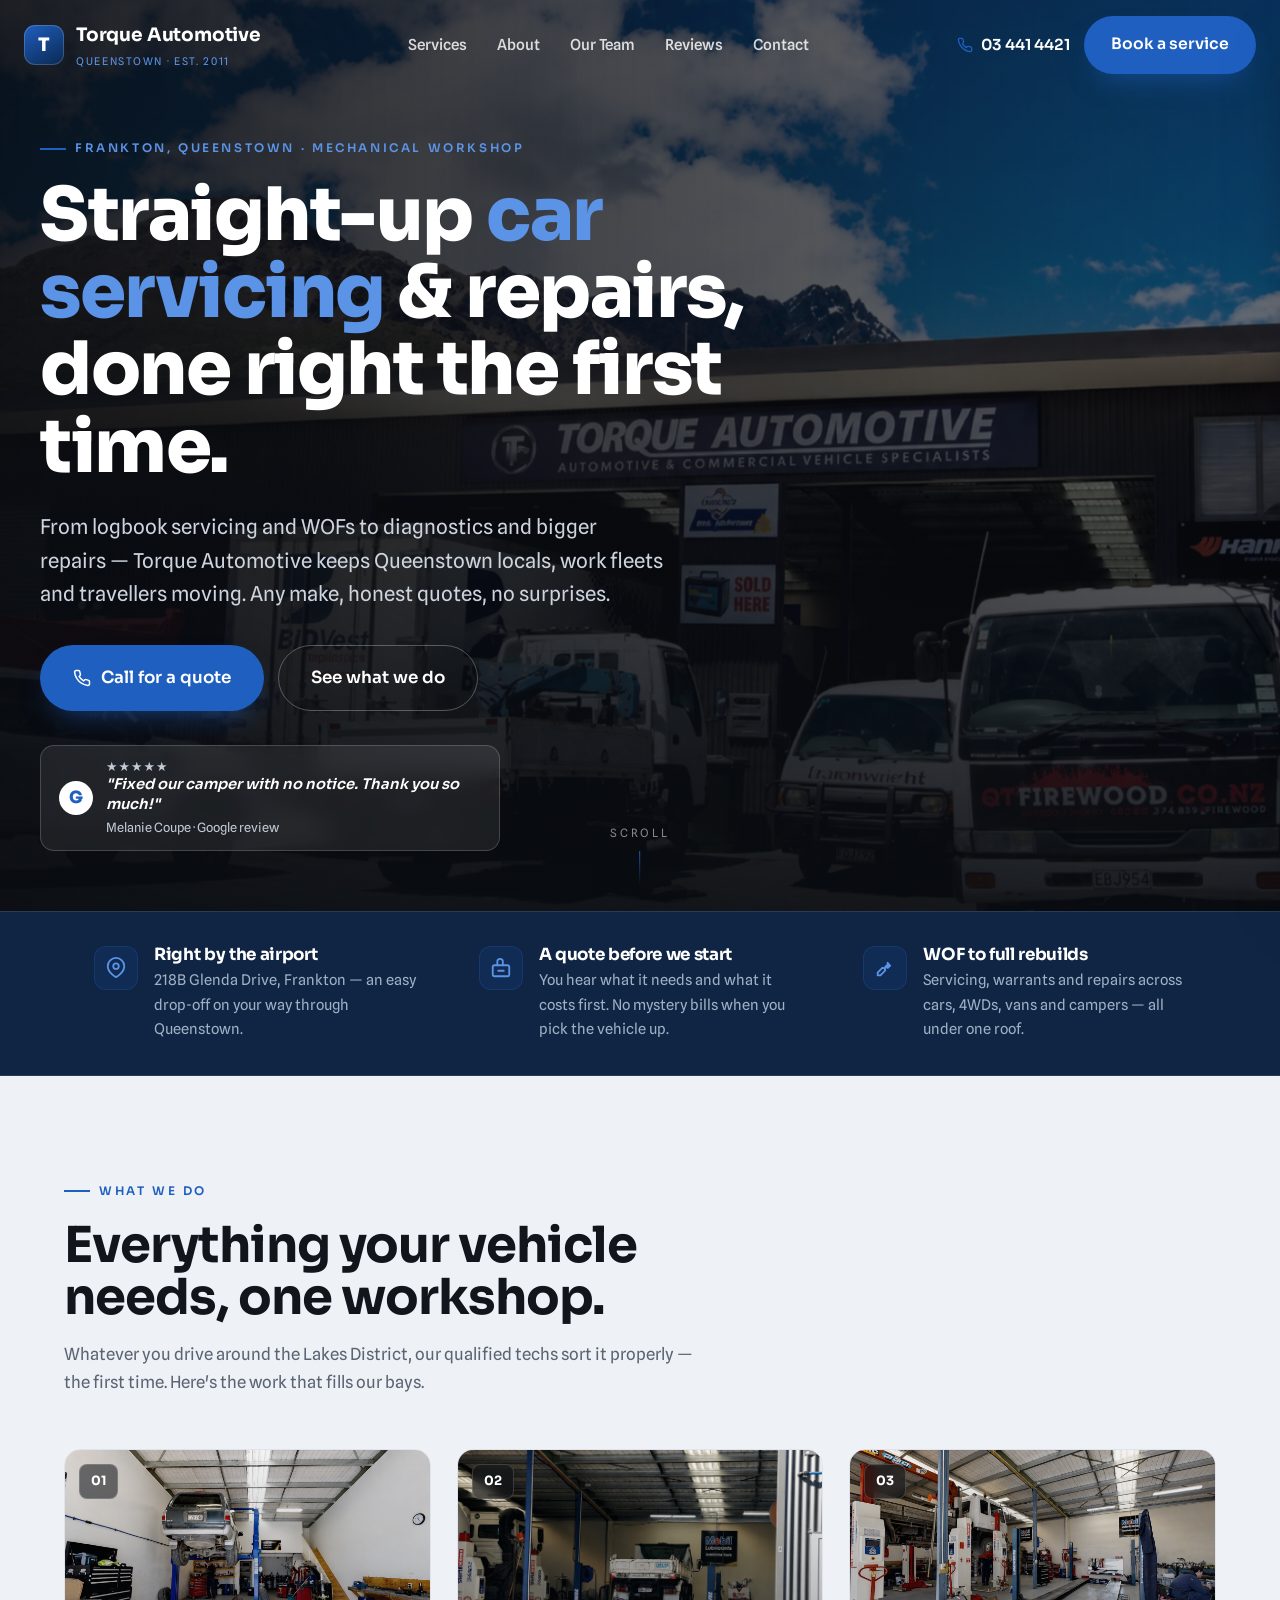
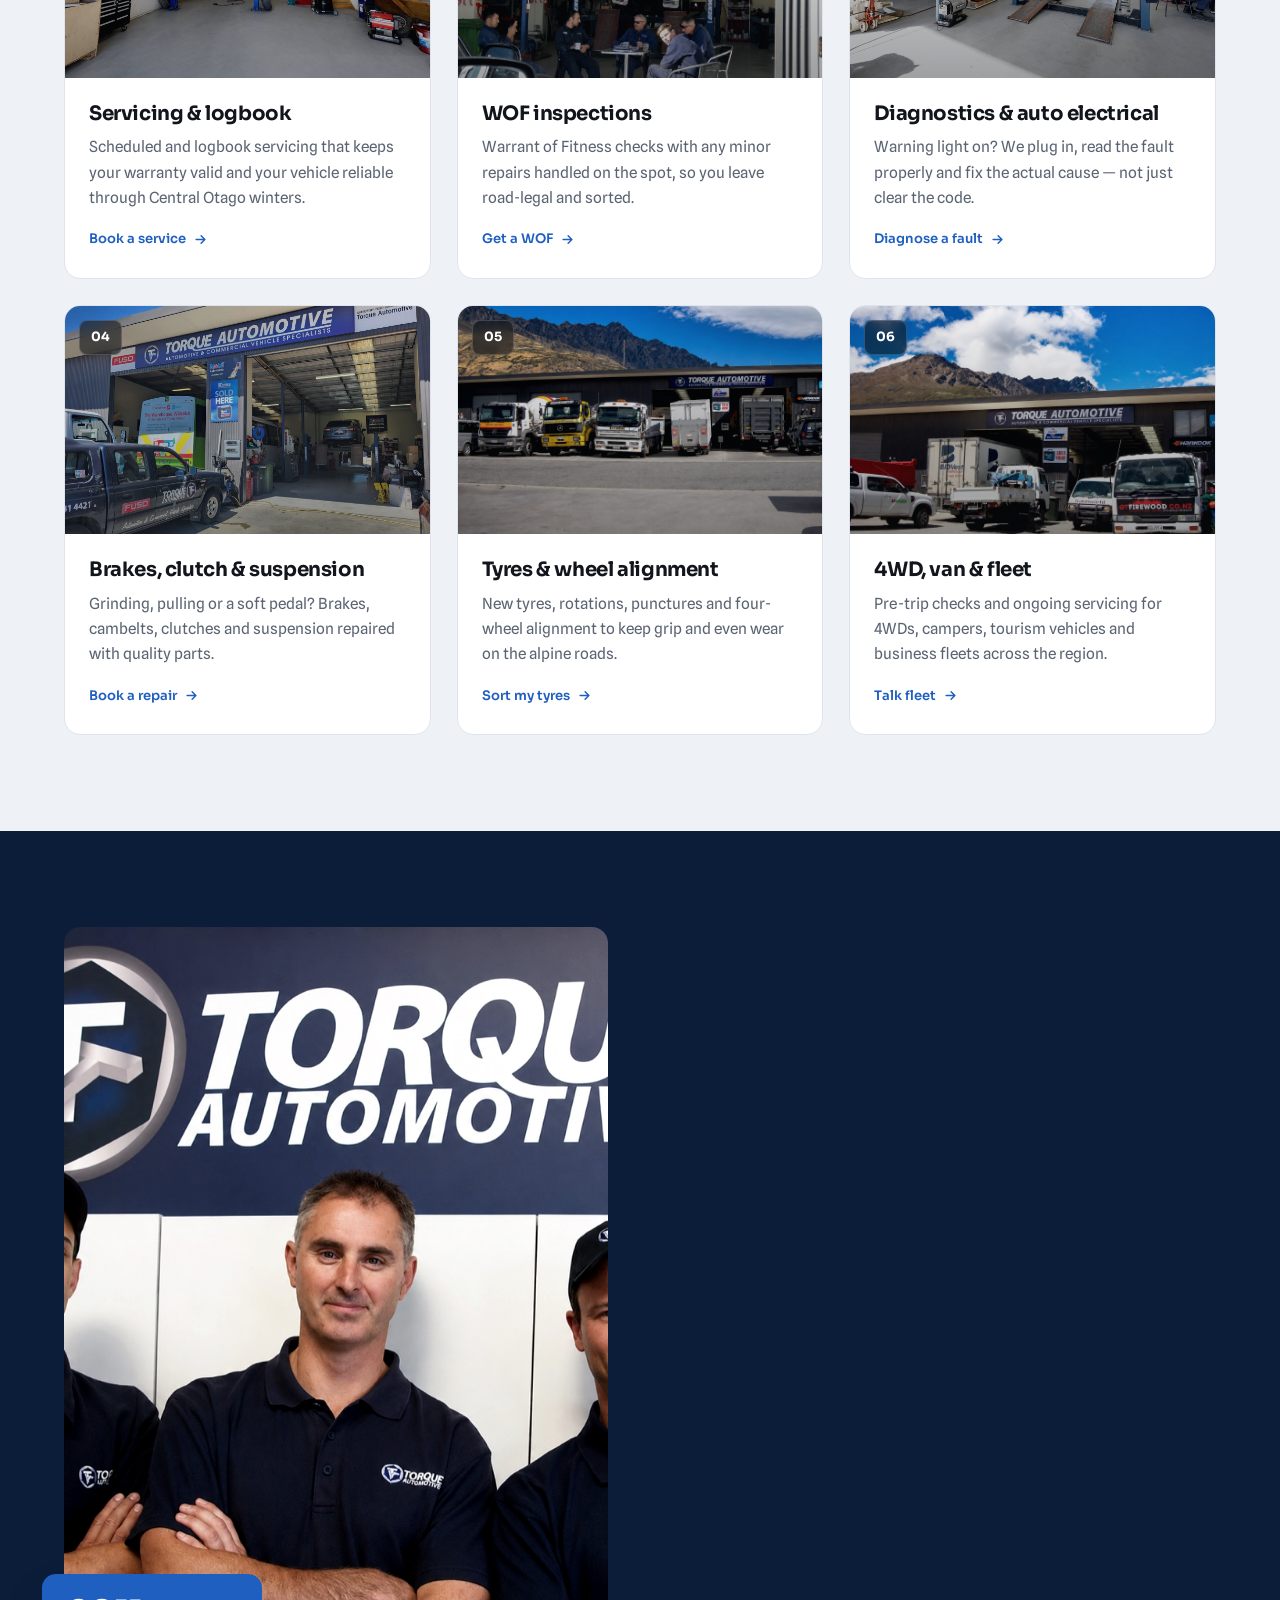
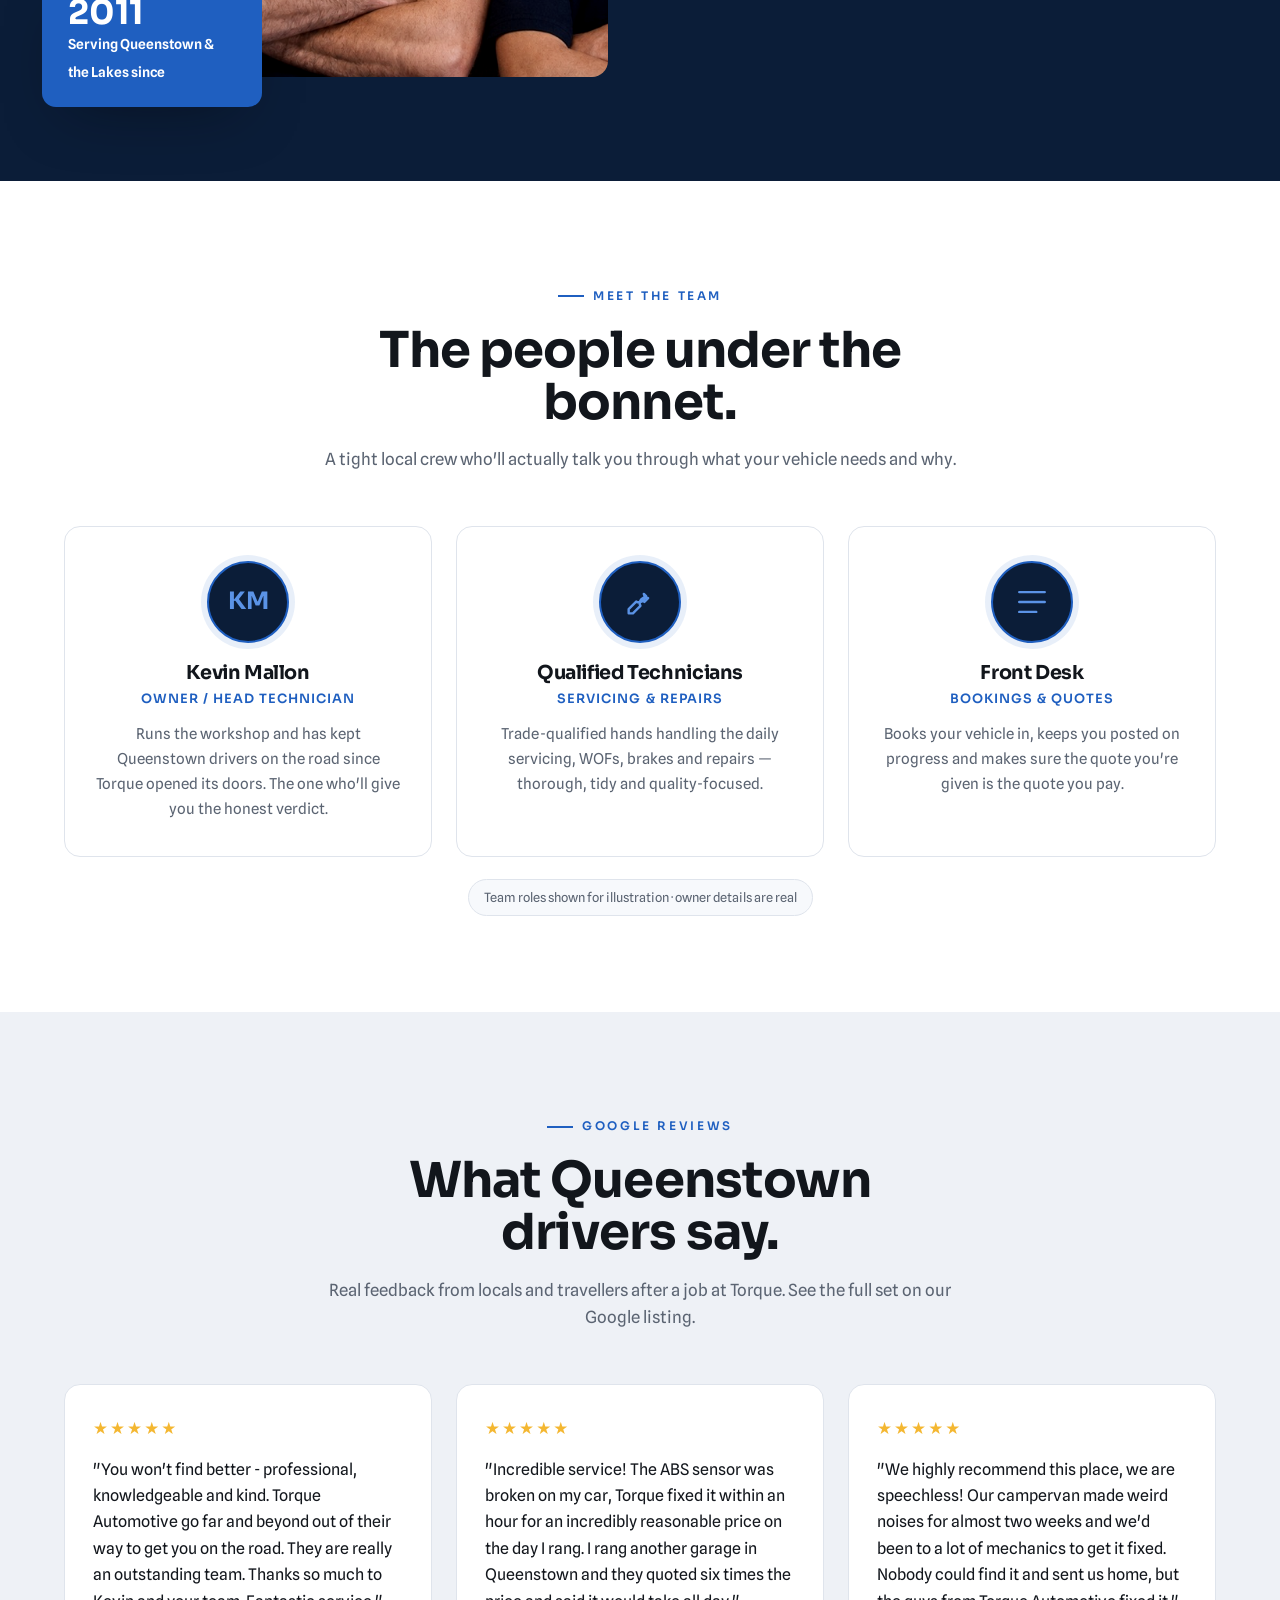
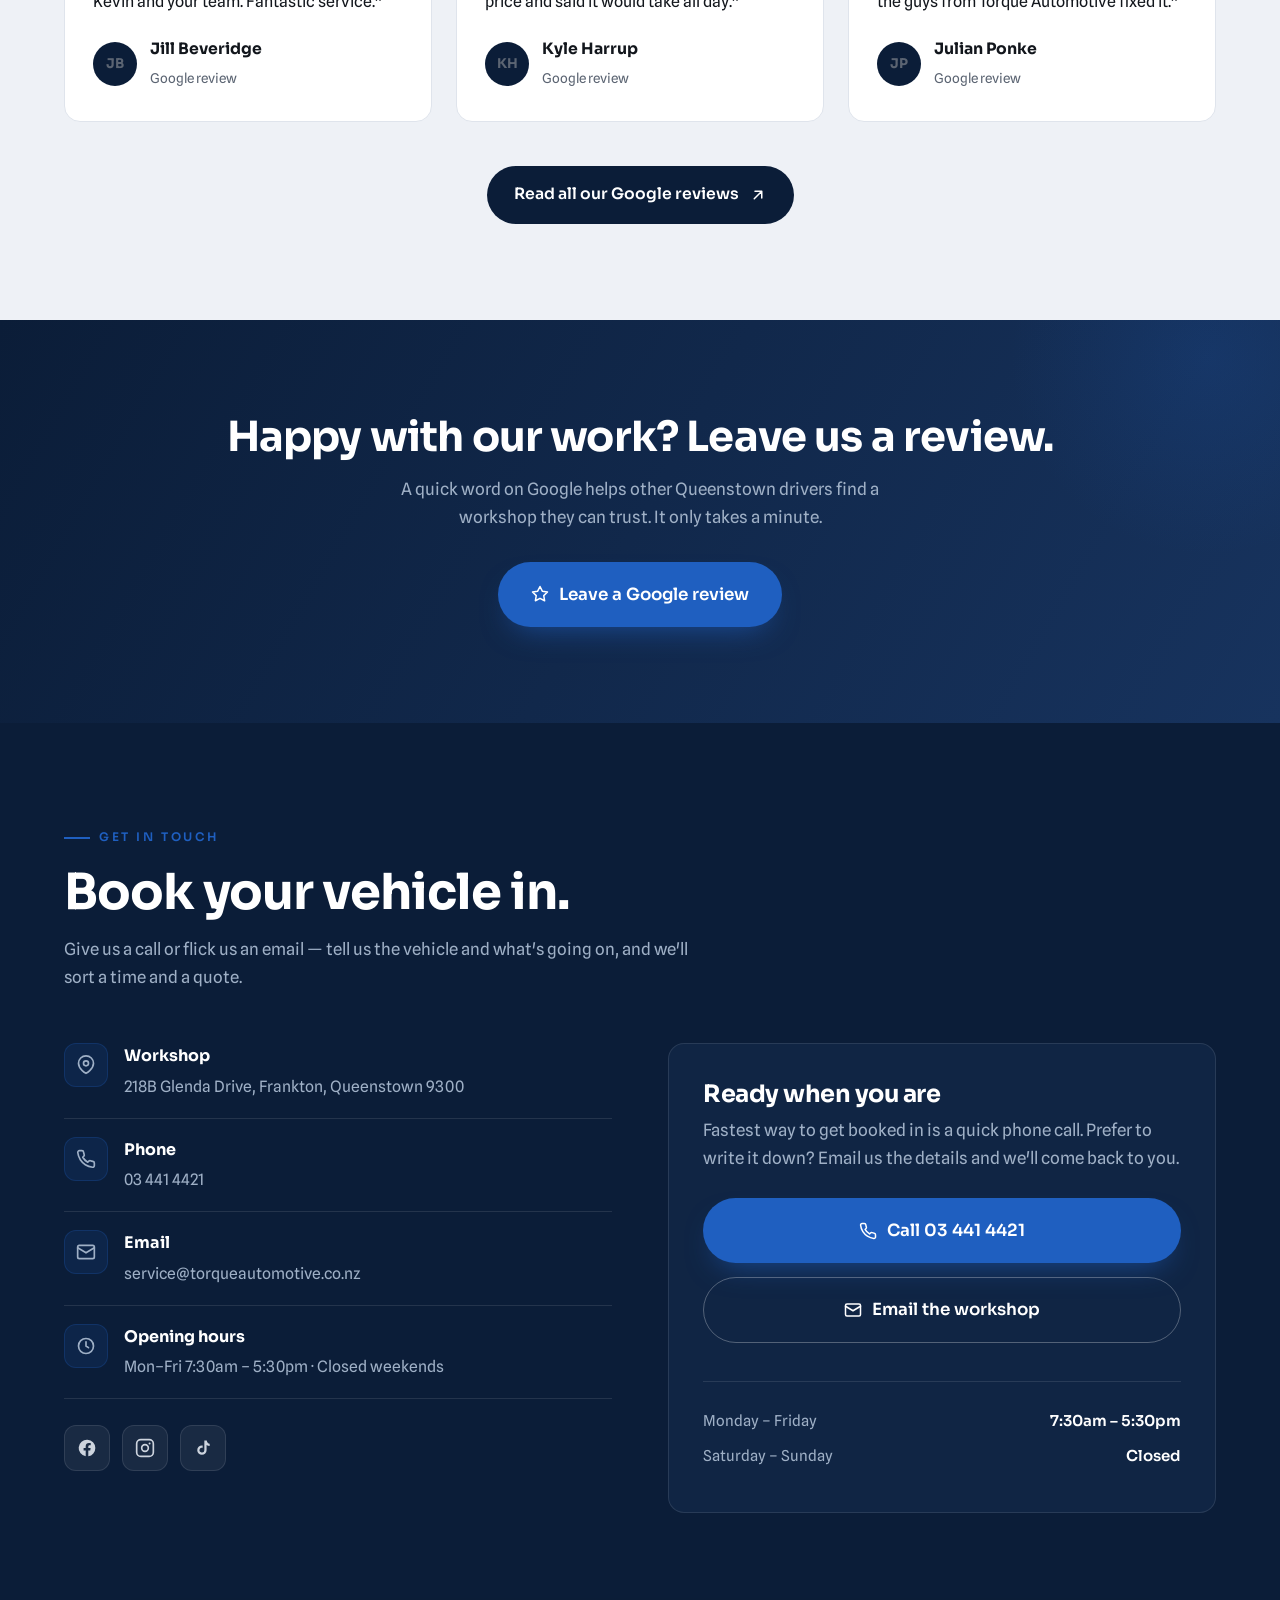
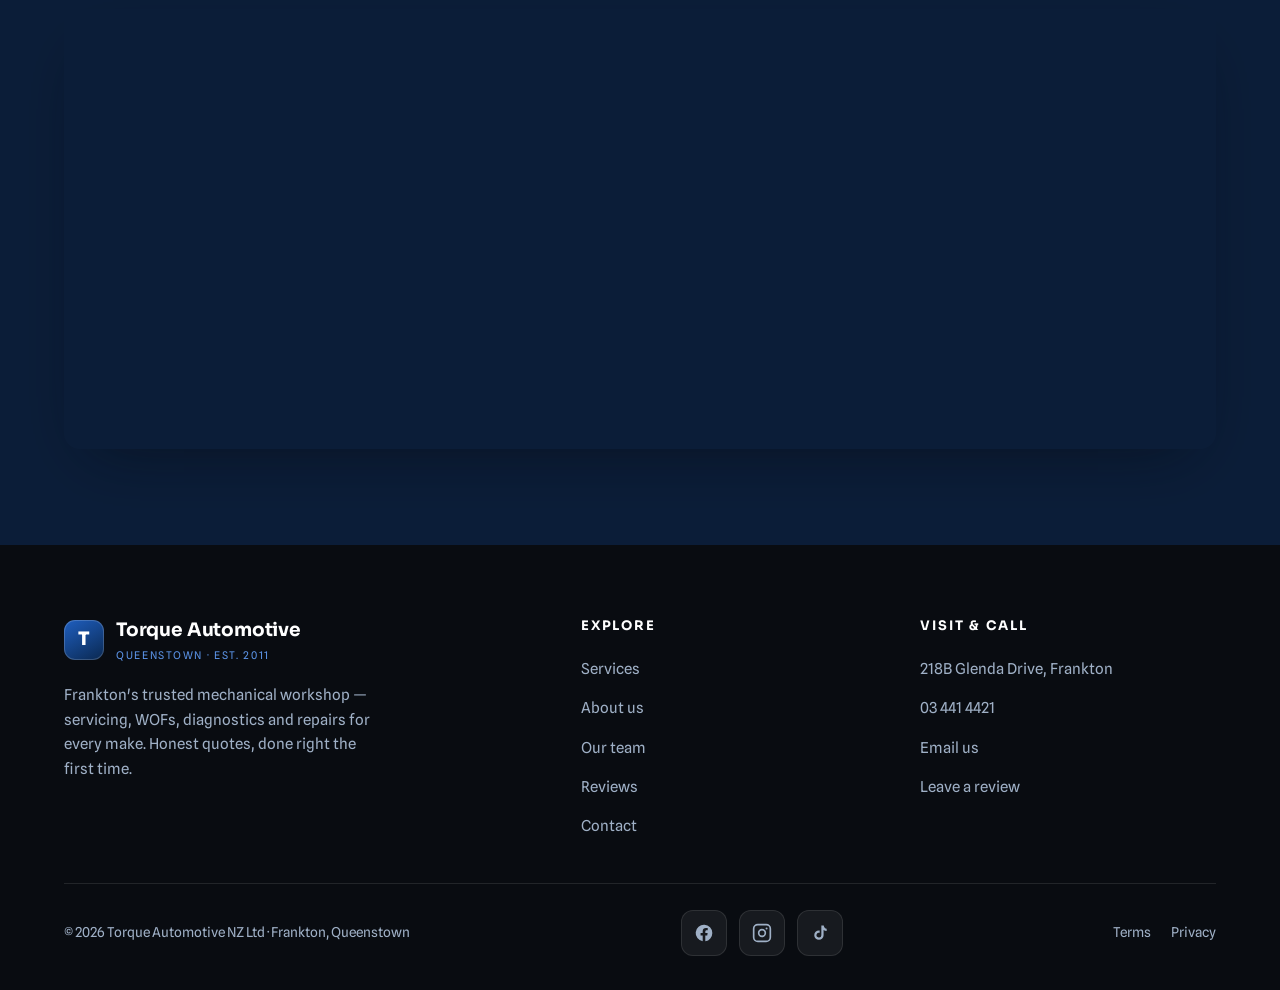
==== commit 338e918b: "Real photos, navy/chrome logo theme, logo loader + review widgets - Swap in real Torque photos (shop" ====
--- a/index.html
+++ b/index.html
@@ -5,21 +5,34 @@
 <meta name="viewport" content="width=device-width, initial-scale=1">
 <title>Torque Automotive NZ Ltd | Mechanic &amp; Vehicle Servicing, Queenstown</title>
 <meta name="description" content="Trusted mechanical workshop in Frankton, Queenstown. Servicing, WOF inspections, diagnostics, brakes and repairs for cars, 4WDs, vans and campers. Honest quotes, done right the first time.">
-<meta name="theme-color" content="#0d1117">
+<meta name="theme-color" content="#0b1d38">
 <link rel="preconnect" href="https://fonts.googleapis.com">
 <link rel="preconnect" href="https://fonts.gstatic.com" crossorigin>
 <link href="https://fonts.googleapis.com/css2?family=Sora:wght@400;500;600;700;800&family=Spline+Sans:wght@400;500;600;700&display=swap" rel="stylesheet">
 <link rel="stylesheet" href="style.css">
-<link rel="icon" href="data:image/svg+xml,%3Csvg xmlns='http://www.w3.org/2000/svg' viewBox='0 0 100 100'%3E%3Crect width='100' height='100' rx='22' fill='%23d99a2b'/%3E%3Ctext x='50' y='68' font-family='Arial' font-size='54' font-weight='bold' text-anchor='middle' fill='%231c1300'%3ET%3C/text%3E%3C/svg%3E">
+<link rel="icon" href="data:image/svg+xml,%3Csvg xmlns='http://www.w3.org/2000/svg' viewBox='0 0 100 100'%3E%3Crect width='100' height='100' rx='22' fill='%230a2850'/%3E%3Ctext x='50' y='68' font-family='Arial' font-size='54' font-weight='bold' text-anchor='middle' fill='%23ffffff'%3ET%3C/text%3E%3C/svg%3E">
 <meta property="og:title" content="Torque Automotive NZ Ltd | Mechanic &amp; Servicing, Queenstown">
 <meta property="og:description" content="Frankton's trusted workshop — servicing, WOF, diagnostics and repairs for every make. Honest quotes, done right the first time.">
 <meta property="og:type" content="website">
-<meta property="og:image" content="img/hero-workshop.jpg">
+<meta property="og:image" content="img/shopfront.jpg">
 </head>
 <body>
 
-<!-- Intro overlay -->
-<div class="intro" aria-hidden="true"><div class="mark">T</div><div class="bar"></div></div>
+<!-- Intro / loading overlay -->
+<div class="intro" aria-hidden="true">
+  <div class="intro-inner">
+    <img class="brand-logo" src="img/logo.png" alt="Torque Automotive NZ Ltd">
+    <div class="rev-widget">
+      <span class="rw-g">G</span>
+      <div class="rw-body">
+        <span class="rw-stars">★★★★★</span>
+        <b>"You won't find better, professional, knowledgeable and kind."</b>
+        <span>Jill Beveridge · Google review</span>
+      </div>
+    </div>
+  </div>
+  <div class="bar"></div>
+</div>
 
 <!-- Nav -->
 <header class="nav" id="nav">
@@ -59,9 +72,9 @@
 <!-- Hero -->
 <section class="hero" id="top">
   <div class="hero-slides">
-    <div class="hero-slide" style="background-image:url('img/hero-workshop.jpg')"></div>
-    <div class="hero-slide" style="background-image:url('img/about-garage.jpg')"></div>
-    <div class="hero-slide" style="background-image:url('img/extra-road.jpg')"></div>
+    <div class="hero-slide" style="background-image:url('img/shopfront.jpg')"></div>
+    <div class="hero-slide" style="background-image:url('img/trucks.jpg')"></div>
+    <div class="hero-slide" style="background-image:url('img/workshop.jpg')"></div>
   </div>
   <div class="wrap hero-inner">
     <span class="eyebrow">Frankton, Queenstown · Mechanical Workshop</span>
@@ -74,10 +87,13 @@
       </a>
       <a class="btn btn-ghost btn-lg" href="#services">See what we do</a>
     </div>
-    <div class="hero-badge">
-      <span class="stars">★★★★★</span>
-      <span class="divider"></span>
-      <span><b>4.6</b> from <b>45+</b> Google reviews</span>
+    <div class="rev-widget">
+      <span class="rw-g">G</span>
+      <div class="rw-body">
+        <span class="rw-stars">★★★★★</span>
+        <b>"Fixed our camper with no notice. Thank you so much!"</b>
+        <span>Melanie Coupe · Google review</span>
+      </div>
     </div>
   </div>
   <div class="scroll-hint"><span>Scroll</span><span class="line"></span></div>
@@ -113,7 +129,7 @@
     </div>
     <div class="svc-grid">
       <article class="svc-card reveal">
-        <div class="svc-media"><span class="svc-num">01</span><img src="img/hero-engine.jpg" alt="Technician topping up engine oil during a scheduled vehicle service" loading="lazy" width="600" height="375"></div>
+        <div class="svc-media"><span class="svc-num">01</span><img src="img/fourwd.jpg" alt="4WD up on the hoist for a scheduled service at Torque Automotive" loading="lazy" width="600" height="375"></div>
         <div class="svc-body">
           <h3>Servicing &amp; logbook</h3>
           <p>Scheduled and logbook servicing that keeps your warranty valid and your vehicle reliable through Central Otago winters.</p>
@@ -121,7 +137,7 @@
         </div>
       </article>
       <article class="svc-card reveal">
-        <div class="svc-media"><span class="svc-num">02</span><img src="img/svc-brakes.jpg" alt="Vehicle up on a hoist with bonnet open for a warrant of fitness inspection" loading="lazy" width="600" height="375"></div>
+        <div class="svc-media"><span class="svc-num">02</span><img src="img/workshop2.jpg" alt="Vehicles on the hoists in the Torque Automotive workshop" loading="lazy" width="600" height="375"></div>
         <div class="svc-body">
           <h3>WOF inspections</h3>
           <p>Warrant of Fitness checks with any minor repairs handled on the spot, so you leave road-legal and sorted.</p>
@@ -129,7 +145,7 @@
         </div>
       </article>
       <article class="svc-card reveal">
-        <div class="svc-media"><span class="svc-num">03</span><img src="img/svc-diagnostic.jpg" alt="Mechanic using a spanner to diagnose a fault under the bonnet" loading="lazy" width="600" height="375"></div>
+        <div class="svc-media"><span class="svc-num">03</span><img src="img/workshop.jpg" alt="Inside the Torque Automotive workshop bays in Frankton" loading="lazy" width="600" height="375"></div>
         <div class="svc-body">
           <h3>Diagnostics &amp; auto electrical</h3>
           <p>Warning light on? We plug in, read the fault properly and fix the actual cause — not just clear the code.</p>
@@ -137,7 +153,7 @@
         </div>
       </article>
       <article class="svc-card reveal">
-        <div class="svc-media"><span class="svc-num">04</span><img src="img/hero-mechanic.jpg" alt="Close-up of an engine drive belt and pulleys being inspected" loading="lazy" width="600" height="375"></div>
+        <div class="svc-media"><span class="svc-num">04</span><img src="img/shopfront2.jpg" alt="The Torque Automotive workshop entrance in Frankton, Queenstown" loading="lazy" width="600" height="375"></div>
         <div class="svc-body">
           <h3>Brakes, clutch &amp; suspension</h3>
           <p>Grinding, pulling or a soft pedal? Brakes, cambelts, clutches and suspension repaired with quality parts.</p>
@@ -145,7 +161,7 @@
         </div>
       </article>
       <article class="svc-card reveal">
-        <div class="svc-media"><span class="svc-num">05</span><img src="img/svc-tyres.jpg" alt="Technician working with a tool during a mechanical repair" loading="lazy" width="600" height="375"></div>
+        <div class="svc-media"><span class="svc-num">05</span><img src="img/trucks.jpg" alt="Trucks and commercial vehicles lined up at Torque Automotive" loading="lazy" width="600" height="375"></div>
         <div class="svc-body">
           <h3>Tyres &amp; wheel alignment</h3>
           <p>New tyres, rotations, punctures and four-wheel alignment to keep grip and even wear on the alpine roads.</p>
@@ -153,7 +169,7 @@
         </div>
       </article>
       <article class="svc-card reveal">
-        <div class="svc-media"><span class="svc-num">06</span><img src="img/svc-4wd.jpg" alt="Modern 4WD parked lakeside ready for pre-trip servicing" loading="lazy" width="600" height="375"></div>
+        <div class="svc-media"><span class="svc-num">06</span><img src="img/shopfront.jpg" alt="Torque Automotive shopfront with work vehicles, Queenstown" loading="lazy" width="600" height="375"></div>
         <div class="svc-body">
           <h3>4WD, van &amp; fleet</h3>
           <p>Pre-trip checks and ongoing servicing for 4WDs, campers, tourism vehicles and business fleets across the region.</p>
@@ -169,7 +185,7 @@
   <div class="wrap">
     <div class="about-grid">
       <div class="about-media reveal">
-        <img src="img/svc-service.jpg" alt="Well-presented vehicle after a service at Torque Automotive" loading="lazy" width="600" height="750">
+        <img src="img/team.jpg" alt="The Torque Automotive team at their Frankton workshop" loading="lazy" width="600" height="750">
         <div class="about-tag"><b>2011</b><span>Serving Queenstown &amp; the Lakes since</span></div>
       </div>
       <div class="about-copy reveal">
@@ -225,34 +241,32 @@
   <div class="wrap">
     <div class="section-head center reveal">
       <span class="eyebrow" style="justify-content:center">Google reviews</span>
-      <h2>Rated 4.6 by Queenstown drivers.</h2>
-      <p>A snapshot of the feedback locals and travellers leave after a job at Torque. See the full set on our Google listing.</p>
+      <h2>What Queenstown drivers say.</h2>
+      <p>Real feedback from locals and travellers after a job at Torque. See the full set on our Google listing.</p>
     </div>
     <div class="rev-grid">
       <article class="rev-card reveal">
         <div class="rev-stars">★★★★★</div>
-        <p class="rev-text">"Broke down mid-roadtrip and the team at Torque checked our van that afternoon, got the parts shipped in and had us fixed before the weekend — all for a fair price. Absolute lifesavers."</p>
-        <div class="rev-meta"><span class="rev-ava">JM</span><div><b>James M.</b><span>Visiting from Wānaka</span></div></div>
+        <p class="rev-text">"You won't find better - professional, knowledgeable and kind. Torque Automotive go far and beyond out of their way to get you on the road. They are really an outstanding team. Thanks so much to Kevin and your team. Fantastic service."</p>
+        <div class="rev-meta"><span class="rev-ava">JB</span><div><b>Jill Beveridge</b><span>Google review</span></div></div>
       </article>
       <article class="rev-card reveal">
         <div class="rev-stars">★★★★★</div>
-        <p class="rev-text">"Honest, quick and didn't try to sell me anything I didn't need. Got my WOF and a couple of small jobs done same day. This is my workshop now."</p>
-        <div class="rev-meta"><span class="rev-ava">SR</span><div><b>Sarah R.</b><span>Frankton</span></div></div>
+        <p class="rev-text">"Incredible service! The ABS sensor was broken on my car, Torque fixed it within an hour for an incredibly reasonable price on the day I rang. I rang another garage in Queenstown and they quoted six times the price and said it would take all day."</p>
+        <div class="rev-meta"><span class="rev-ava">KH</span><div><b>Kyle Harrup</b><span>Google review</span></div></div>
       </article>
       <article class="rev-card reveal">
         <div class="rev-stars">★★★★★</div>
-        <p class="rev-text">"We run a few vehicles for the business and Kevin's crew look after all of them. Reliable, well priced and they always explain what's going on. Highly recommend."</p>
-        <div class="rev-meta"><span class="rev-ava">DT</span><div><b>Daniel T.</b><span>Arrowtown</span></div></div>
+        <p class="rev-text">"We highly recommend this place, we are speechless! Our campervan made weird noises for almost two weeks and we'd been to a lot of mechanics to get it fixed. Nobody could find it and sent us home, but the guys from Torque Automotive fixed it."</p>
+        <div class="rev-meta"><span class="rev-ava">JP</span><div><b>Julian Ponke</b><span>Google review</span></div></div>
       </article>
     </div>
     <div class="rev-actions reveal">
-      <span class="rev-summary"><span class="big">★ 4.6</span> from 45+ Google reviews</span>
       <a class="btn btn-dark" href="https://www.google.com/maps/search/?api=1&query=Torque%20Automotive%20NZ%20Ltd%20Frankton%20Queenstown" target="_blank" rel="noopener">
         Read all our Google reviews
         <svg viewBox="0 0 24 24" fill="none" stroke="currentColor" stroke-width="2" stroke-linecap="round" stroke-linejoin="round"><path d="M7 17 17 7M8 7h9v9"/></svg>
       </a>
     </div>
-    <p style="text-align:center;color:var(--muted);font-size:.82rem;margin-top:20px">Review wording shown is illustrative of typical customer feedback; our live 4.6★ rating and full reviews are on Google.</p>
   </div>
 </section>
 
--- a/style.css
+++ b/style.css
@@ -4,20 +4,20 @@
    ============================================================ */
 
 :root{
-  --ink:#0d1117;          /* near-black anchor */
-  --ink-2:#151b24;        /* deep panel */
-  --ink-3:#1d242f;        /* raised panel */
-  --bone:#f3efe8;         /* warm bone light section */
+  --ink:#0b1d38;          /* deep Torque navy anchor */
+  --ink-2:#102544;        /* deep navy panel */
+  --ink-3:#17335e;        /* raised navy panel */
+  --bone:#eef1f6;         /* cool bone light section */
   --paper:#ffffff;
-  --paper-2:#faf8f4;
+  --paper-2:#f7f9fc;
   --text:#12161c;
   --muted:#5b6472;
-  --muted-d:#9aa4b2;      /* muted on dark */
-  --line:#e4ded4;
+  --muted-d:#9fb0c6;      /* muted on dark */
+  --line:#dfe4ec;
   --line-d:rgba(255,255,255,.10);
-  --accent:#d99a2b;       /* restrained amber/gold */
-  --accent-2:#e8b455;
-  --accent-ink:#3a2a06;
+  --accent:#1f5fc0;       /* Torque royal blue */
+  --accent-2:#5b93e6;
+  --accent-ink:#ffffff;
   --radius:16px;
   --radius-sm:12px;
   --shadow:0 24px 60px -28px rgba(6,9,14,.55);
@@ -68,7 +68,7 @@
   white-space:nowrap;
 }
 .btn svg{width:18px;height:18px;flex:none}
-.btn-primary{background:var(--accent);color:#241800;box-shadow:0 14px 30px -14px rgba(217,154,43,.7)}
+.btn-primary{background:var(--accent);color:#ffffff;box-shadow:0 14px 30px -14px rgba(31,95,192,.7)}
 .btn-primary:hover{background:var(--accent-2);transform:translateY(-2px)}
 .btn-ghost{background:transparent;color:#fff;border-color:rgba(255,255,255,.28)}
 .btn-ghost:hover{background:rgba(255,255,255,.09);transform:translateY(-2px)}
@@ -86,7 +86,7 @@
 .brand{display:flex;align-items:center;gap:12px;font-family:"Sora",sans-serif;font-weight:700;color:#fff;font-size:1.16rem;letter-spacing:-.01em}
 .brand .mark{
   width:40px;height:40px;border-radius:11px;flex:none;display:grid;place-items:center;
-  background:linear-gradient(150deg,var(--accent),#b9781a);color:#1c1300;
+  background:linear-gradient(150deg,var(--accent),#0a2850);color:#ffffff;
   font-weight:800;box-shadow:inset 0 0 0 1px rgba(255,255,255,.18);
 }
 .brand small{display:block;font-family:"Spline Sans",sans-serif;font-weight:400;font-size:.66rem;letter-spacing:.16em;text-transform:uppercase;color:var(--accent-2);margin-top:2px}
@@ -148,7 +148,7 @@
 .trust{background:var(--ink-2);border-top:1px solid var(--line-d);border-bottom:1px solid var(--line-d)}
 .trust-grid{display:grid;grid-template-columns:repeat(3,1fr);gap:2px}
 .trust-item{display:flex;gap:16px;align-items:flex-start;padding:34px 30px}
-.trust-item .ic{width:44px;height:44px;flex:none;border-radius:12px;display:grid;place-items:center;background:rgba(217,154,43,.13);color:var(--accent-2);border:1px solid rgba(217,154,43,.25)}
+.trust-item .ic{width:44px;height:44px;flex:none;border-radius:12px;display:grid;place-items:center;background:rgba(31,95,192,.13);color:var(--accent-2);border:1px solid rgba(31,95,192,.25)}
 .trust-item .ic svg{width:22px;height:22px}
 .trust-item h4{color:#fff;font-size:1.05rem;margin-bottom:5px}
 .trust-item p{color:var(--muted-d);font-size:.92rem;margin:0}
@@ -178,7 +178,7 @@
 .about-media{position:relative}
 .about-media img{width:100%;aspect-ratio:4/5;object-fit:cover;border-radius:var(--radius);filter:saturate(.85) contrast(1.05)}
 .about-tag{
-  position:absolute;bottom:-22px;left:-22px;background:var(--accent);color:#241800;
+  position:absolute;bottom:-22px;left:-22px;background:var(--accent);color:#ffffff;
   padding:22px 26px;border-radius:14px;box-shadow:var(--shadow);max-width:220px;
 }
 .about-tag b{font-family:"Sora",sans-serif;font-size:2.1rem;display:block;line-height:1}
@@ -188,7 +188,7 @@
 .dark .about-copy p{color:var(--muted-d)}
 .checklist{list-style:none;padding:0;margin:26px 0 0;display:grid;gap:14px}
 .checklist li{display:flex;gap:13px;align-items:flex-start;font-weight:500}
-.checklist .tick{width:26px;height:26px;flex:none;border-radius:8px;background:rgba(217,154,43,.14);color:var(--accent);display:grid;place-items:center;border:1px solid rgba(217,154,43,.3)}
+.checklist .tick{width:26px;height:26px;flex:none;border-radius:8px;background:rgba(31,95,192,.14);color:var(--accent);display:grid;place-items:center;border:1px solid rgba(31,95,192,.3)}
 .dark .checklist .tick{color:var(--accent-2)}
 .checklist .tick svg{width:15px;height:15px}
 
@@ -196,7 +196,7 @@
 .crew-grid{display:grid;grid-template-columns:repeat(3,1fr);gap:24px}
 .crew-card{background:var(--paper);border:1px solid var(--line);border-radius:var(--radius);padding:34px 28px;text-align:center;transition:transform .3s var(--ease),box-shadow .3s}
 .crew-card:hover{transform:translateY(-5px);box-shadow:var(--shadow)}
-.crew-avatar{width:82px;height:82px;border-radius:50%;margin:0 auto 20px;display:grid;place-items:center;background:var(--ink);color:var(--accent-2);font-family:"Sora",sans-serif;font-weight:700;font-size:1.5rem;border:2px solid var(--accent);box-shadow:0 0 0 6px rgba(217,154,43,.1)}
+.crew-avatar{width:82px;height:82px;border-radius:50%;margin:0 auto 20px;display:grid;place-items:center;background:var(--ink);color:var(--accent-2);font-family:"Sora",sans-serif;font-weight:700;font-size:1.5rem;border:2px solid var(--accent);box-shadow:0 0 0 6px rgba(31,95,192,.1)}
 .crew-avatar svg{width:34px;height:34px;color:var(--accent-2)}
 .crew-card h3{font-size:1.2rem}
 .crew-role{color:var(--accent);font-family:"Sora",sans-serif;font-size:.8rem;font-weight:600;letter-spacing:.08em;text-transform:uppercase;margin:6px 0 12px}
@@ -218,7 +218,7 @@
 
 /* ---------- Review banner ---------- */
 .rev-banner{background:linear-gradient(120deg,var(--ink) 0%,var(--ink-3) 100%);text-align:center;position:relative;overflow:hidden}
-.rev-banner::before{content:"";position:absolute;top:-40%;right:-10%;width:400px;height:400px;background:radial-gradient(circle,rgba(217,154,43,.16),transparent 70%)}
+.rev-banner::before{content:"";position:absolute;top:-40%;right:-10%;width:400px;height:400px;background:radial-gradient(circle,rgba(31,95,192,.16),transparent 70%)}
 .rev-banner h2{color:#fff;font-size:clamp(1.8rem,4vw,2.6rem);position:relative}
 .rev-banner p{color:var(--muted-d);max-width:52ch;margin:16px auto 30px;position:relative}
 .rev-banner .btn{position:relative}
@@ -227,14 +227,14 @@
 .contact-grid{display:grid;grid-template-columns:1fr 1fr;gap:56px}
 .contact-info .row{display:flex;gap:16px;align-items:flex-start;padding:18px 0;border-bottom:1px solid var(--line-d)}
 .contact-info .row:first-of-type{padding-top:0}
-.contact-info .ic{width:44px;height:44px;flex:none;border-radius:12px;display:grid;place-items:center;background:rgba(217,154,43,.13);color:var(--accent-2);border:1px solid rgba(217,154,43,.25)}
+.contact-info .ic{width:44px;height:44px;flex:none;border-radius:12px;display:grid;place-items:center;background:rgba(31,95,192,.13);color:var(--accent-2);border:1px solid rgba(31,95,192,.25)}
 .contact-info .ic svg{width:20px;height:20px}
 .contact-info .row b{display:block;color:#fff;font-family:"Sora",sans-serif;font-size:1rem;margin-bottom:2px}
 .contact-info .row a,.contact-info .row span{color:var(--muted-d);font-size:.98rem}
 .contact-info .row a:hover{color:var(--accent-2)}
 .socials{display:flex;gap:12px;margin-top:26px}
 .socials a{width:46px;height:46px;border-radius:12px;display:grid;place-items:center;background:rgba(255,255,255,.06);border:1px solid var(--line-d);color:#cdd4de;transition:.25s}
-.socials a:hover{background:var(--accent);color:#241800;transform:translateY(-3px)}
+.socials a:hover{background:var(--accent);color:#ffffff;transform:translateY(-3px)}
 .socials svg{width:20px;height:20px}
 .contact-card{background:var(--ink-2);border:1px solid var(--line-d);border-radius:var(--radius);padding:38px 34px}
 .contact-card h3{color:#fff;font-size:1.5rem;margin-bottom:8px}
@@ -266,7 +266,7 @@
 /* ---------- Intro overlay / reveal ---------- */
 .intro{position:fixed;inset:0;z-index:200;background:var(--ink);display:grid;place-items:center;transition:opacity .7s var(--ease),visibility .7s}
 .intro.done{opacity:0;visibility:hidden}
-.intro .mark{width:76px;height:76px;border-radius:18px;display:grid;place-items:center;background:linear-gradient(150deg,var(--accent),#b9781a);color:#1c1300;font-family:"Sora",sans-serif;font-weight:800;font-size:2rem;animation:intropop 1s var(--ease)}
+.intro .mark{width:76px;height:76px;border-radius:18px;display:grid;place-items:center;background:linear-gradient(150deg,var(--accent),#0a2850);color:#ffffff;font-family:"Sora",sans-serif;font-weight:800;font-size:2rem;animation:intropop 1s var(--ease)}
 .intro .bar{position:absolute;bottom:0;left:0;height:3px;background:var(--accent);width:0;animation:load 1.1s var(--ease) forwards}
 @keyframes load{to{width:100%}}
 @keyframes intropop{0%{transform:scale(.7);opacity:0}60%{opacity:1}100%{transform:scale(1)}}
@@ -275,7 +275,7 @@
 
 /* ---------- Sub-page (terms/privacy) ---------- */
 .page-hero{background:var(--ink);color:#fff;padding:150px 0 70px;position:relative;overflow:hidden}
-.page-hero::before{content:"";position:absolute;top:-30%;right:-8%;width:360px;height:360px;background:radial-gradient(circle,rgba(217,154,43,.15),transparent 70%)}
+.page-hero::before{content:"";position:absolute;top:-30%;right:-8%;width:360px;height:360px;background:radial-gradient(circle,rgba(31,95,192,.15),transparent 70%)}
 .page-hero h1{font-size:clamp(2.2rem,5vw,3.4rem);position:relative}
 .page-hero p{color:var(--muted-d);margin-top:14px;position:relative}
 .legal{max-width:820px;margin:0 auto;padding:70px 24px 90px}
@@ -317,3 +317,25 @@
   .hero-slide{transform:none!important}
   .reveal{opacity:1;transform:none}
 }
+
+/* ---------- Review widget (hero + intro) + intro logo ---------- */
+:root{ --star:#f4b731; }
+.rev-stars,.hero-badge .stars,.rev-widget .rw-stars{ color:var(--star) }
+.intro{ flex-direction:column; gap:0 }
+.intro-inner{ display:flex; flex-direction:column; align-items:center; gap:22px; padding:24px }
+.intro .brand-logo{ width:min(66vw,300px); height:auto; opacity:0; animation:intropop 1s var(--ease) }
+.intro .bar{ background:var(--accent) }
+.rev-widget{
+  display:inline-flex; align-items:center; gap:13px;
+  padding:12px 18px; border-radius:14px; background:rgba(255,255,255,.08);
+  border:1px solid rgba(255,255,255,.18); -webkit-backdrop-filter:blur(10px); backdrop-filter:blur(10px);
+  max-width:460px;
+}
+.rev-widget .rw-g{ flex:none; width:34px; height:34px; border-radius:50%; background:#fff; color:var(--accent);
+  display:grid; place-items:center; font-family:"Sora",sans-serif; font-weight:800; font-size:1.05rem }
+.rev-widget .rw-body{ line-height:1.35; text-align:left }
+.rev-widget .rw-stars{ letter-spacing:1px; font-size:.9rem; display:block }
+.rev-widget .rw-body b{ color:#fff; font-family:"Sora",sans-serif; font-weight:600; font-size:.92rem; font-style:italic; display:block }
+.rev-widget .rw-body span{ color:#c3cbd6; font-size:.8rem }
+.intro .rev-widget{ opacity:0; animation:intropop 1s var(--ease) .25s both }
+.hero .rev-widget{ margin-top:34px }
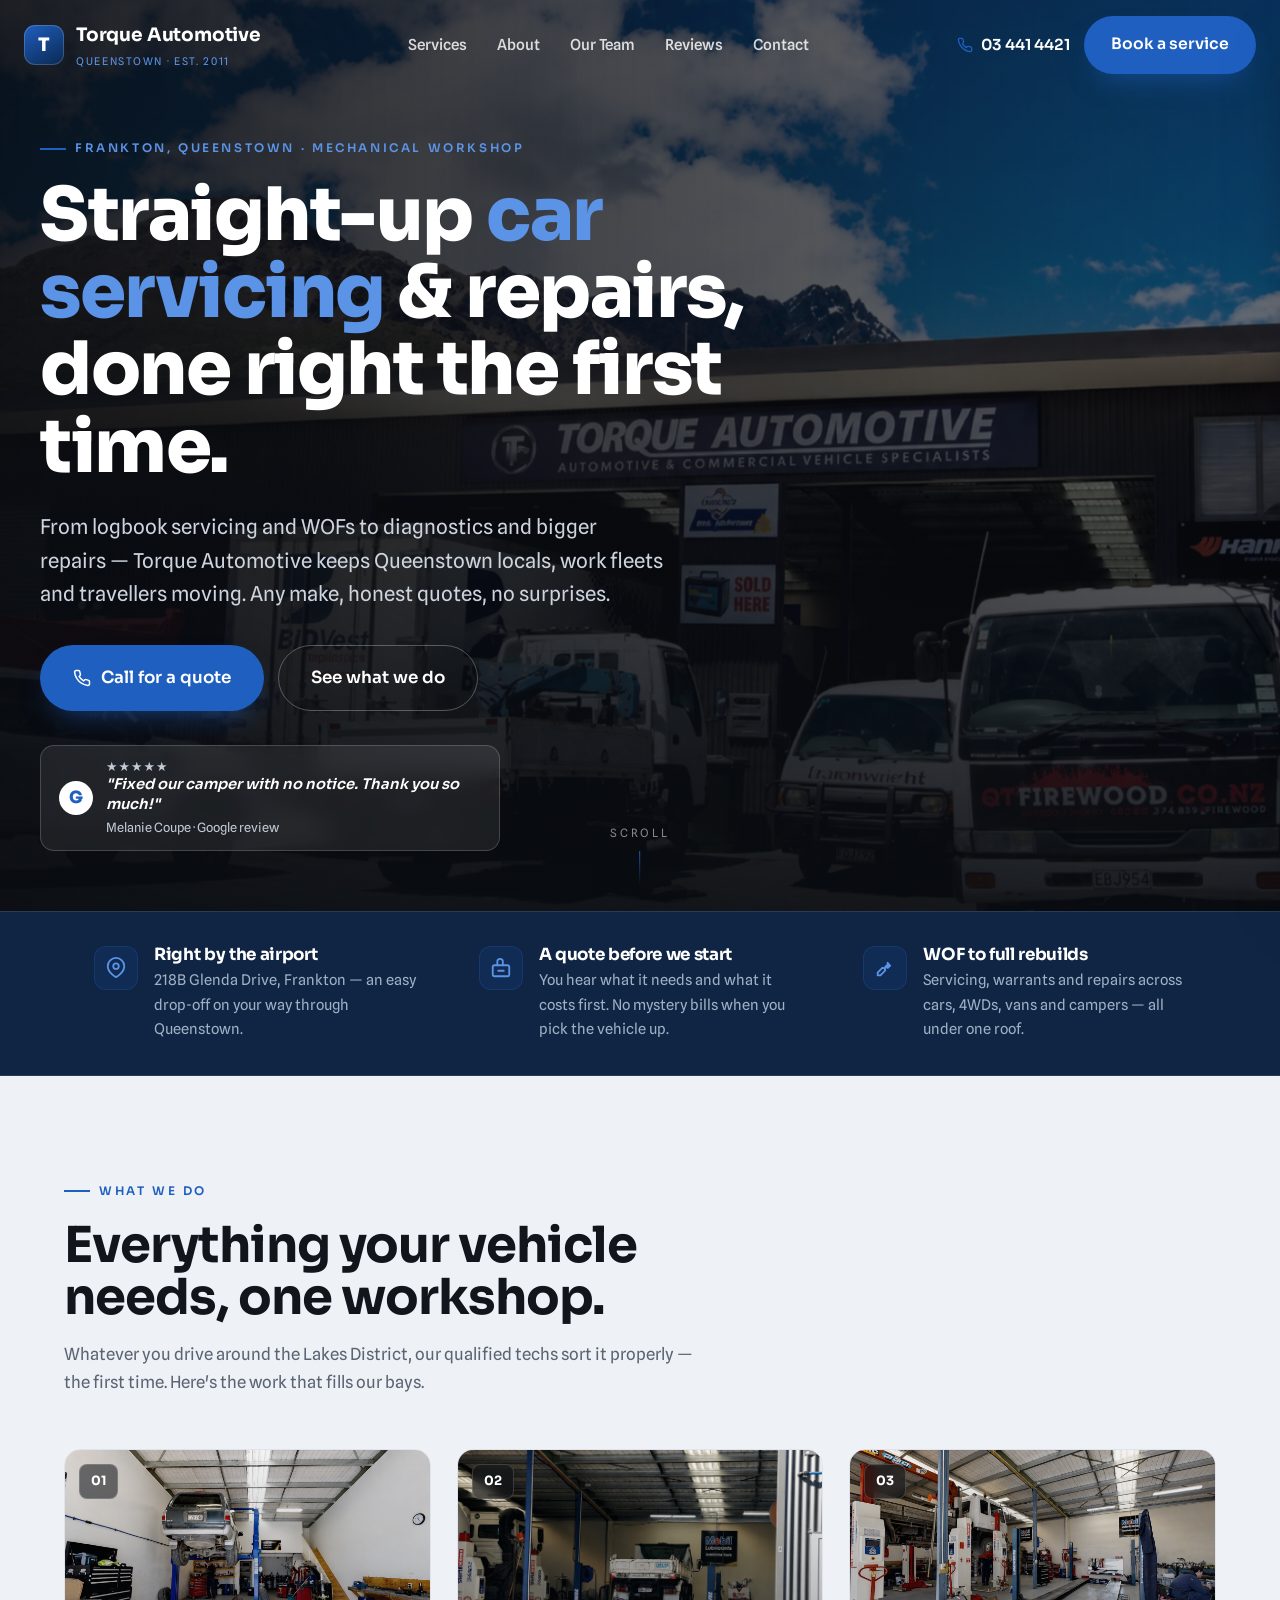
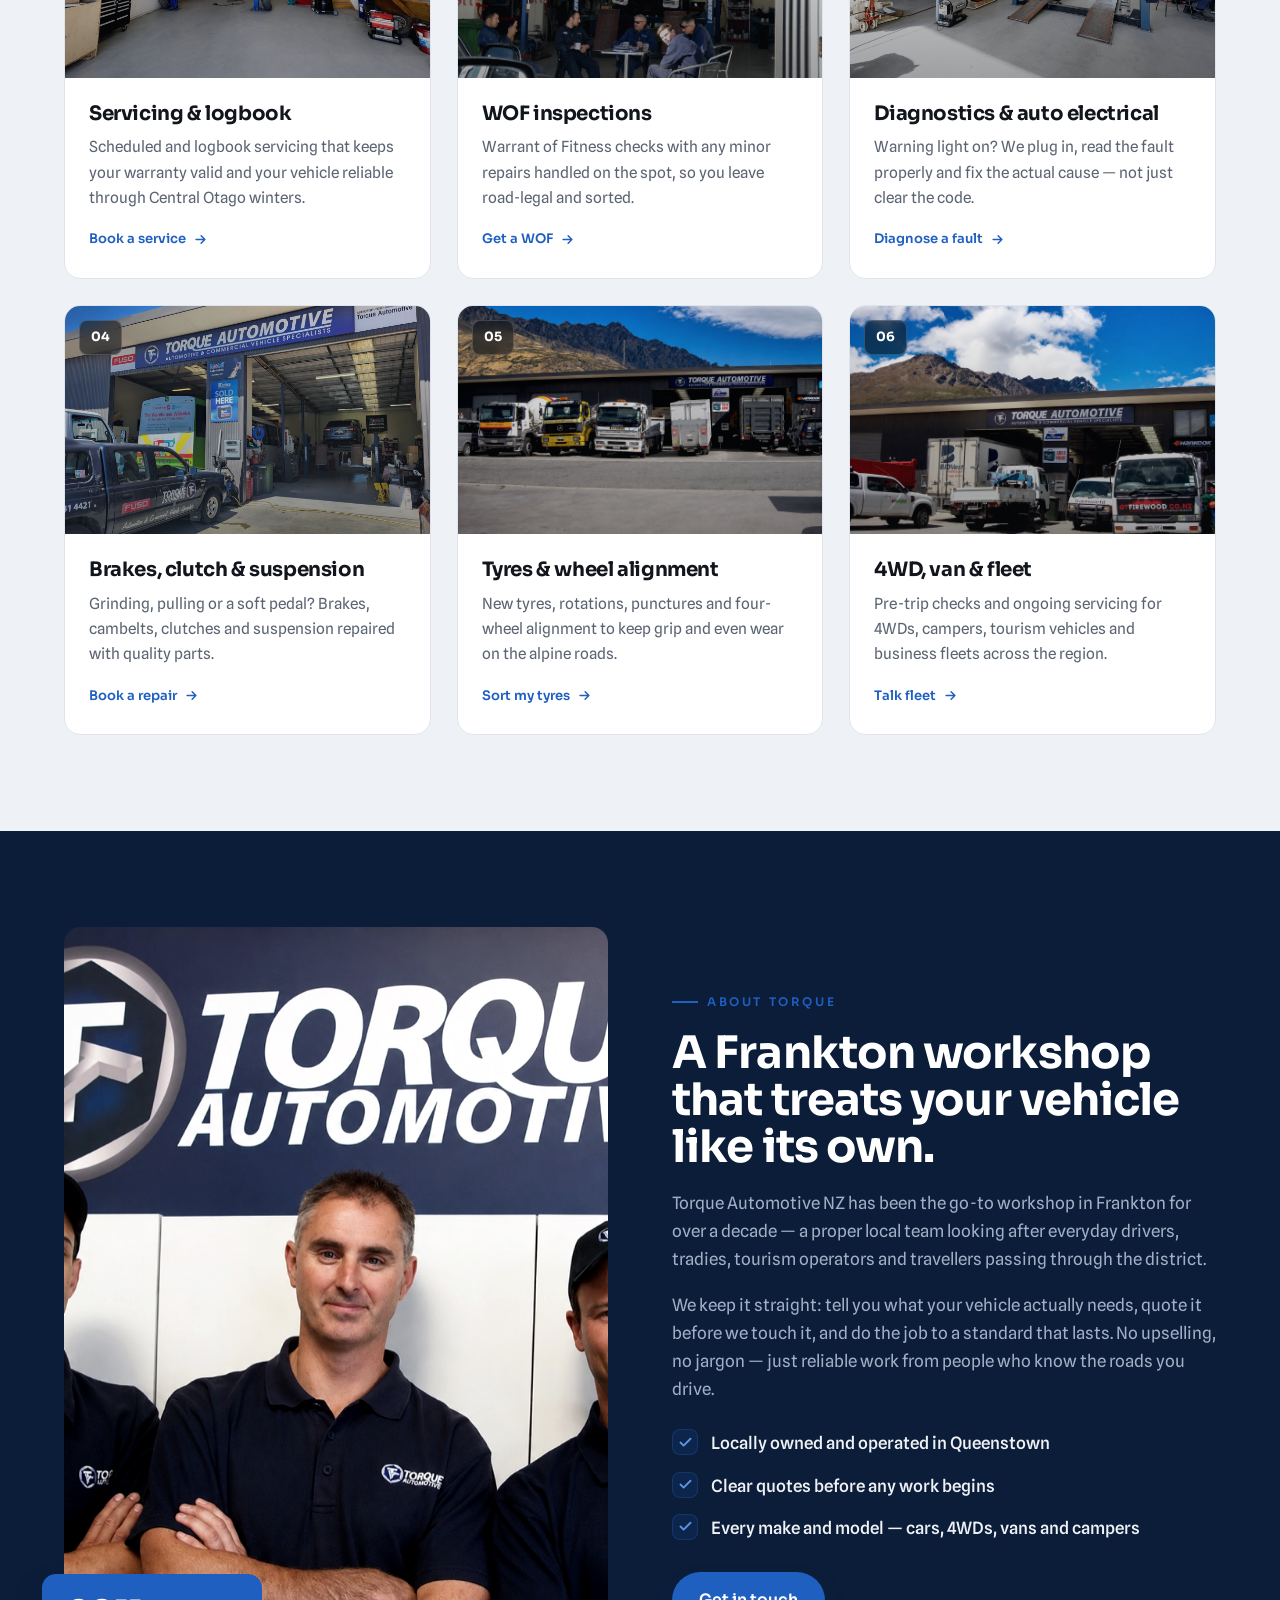
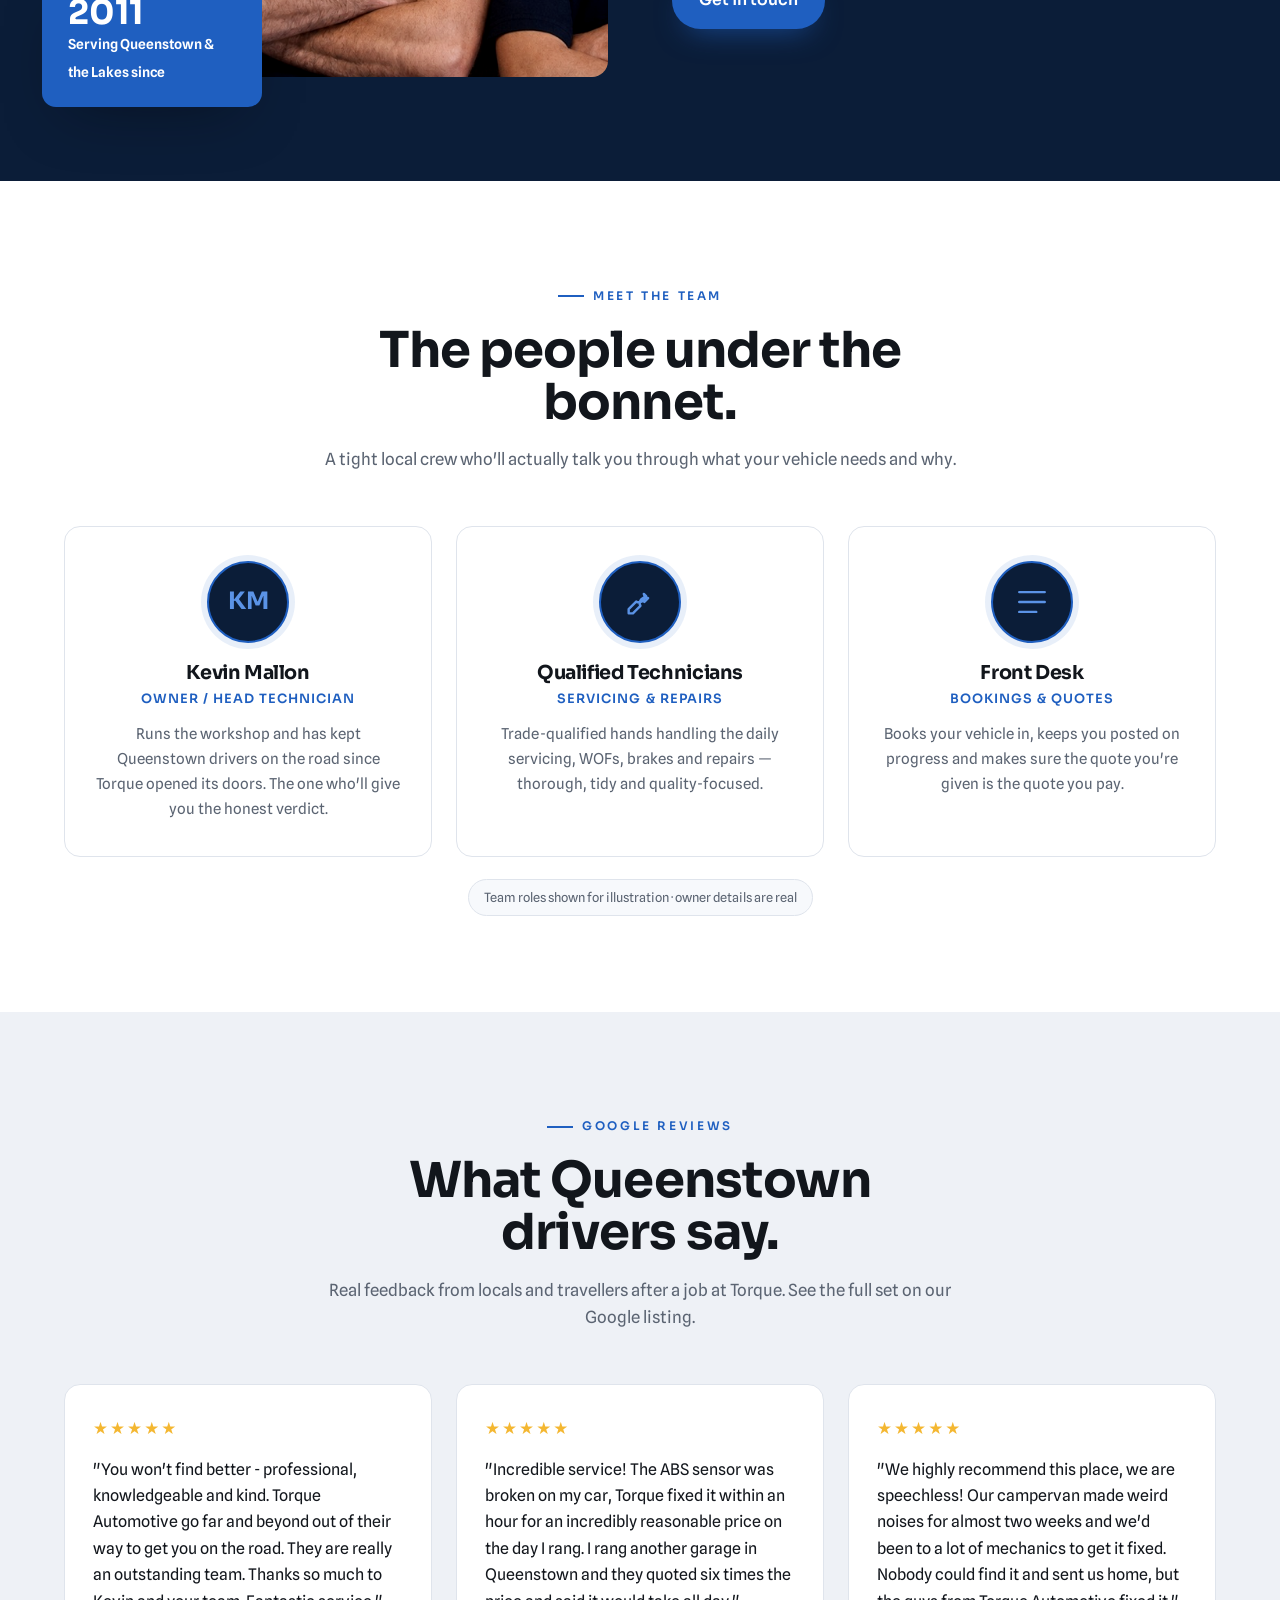
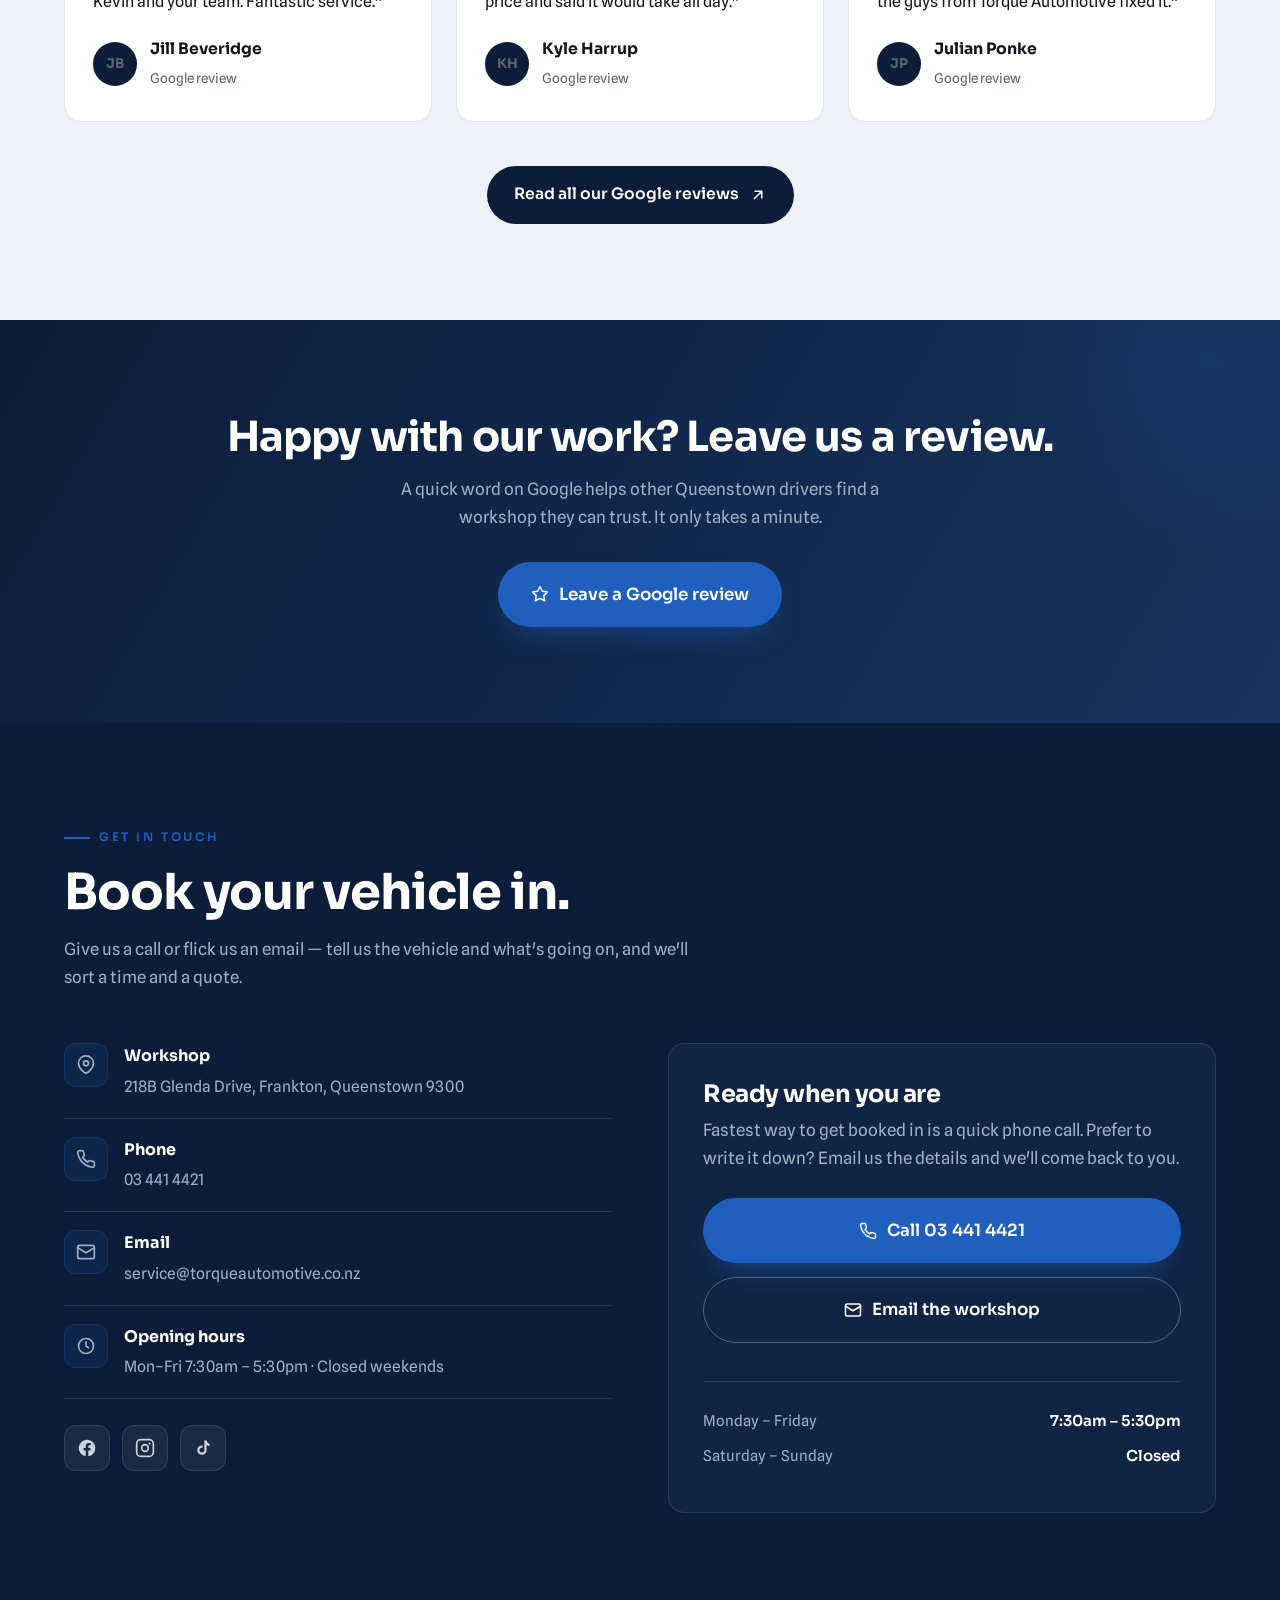
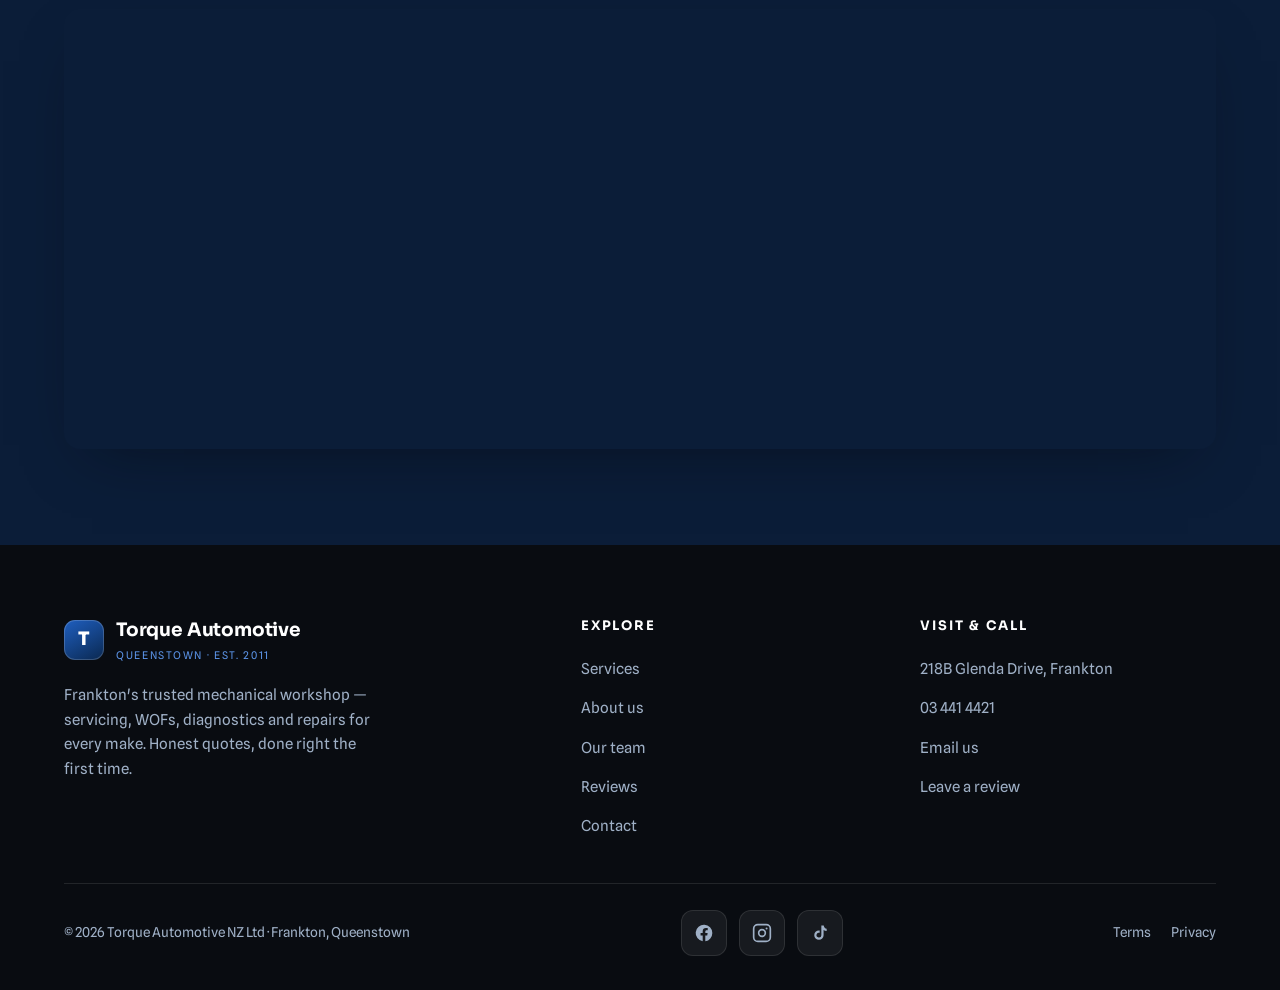
==== commit 5e7adbe6: "Update demo via Claude Code" ====
--- a/index.html
+++ b/index.html
@@ -22,14 +22,6 @@
 <div class="intro" aria-hidden="true">
   <div class="intro-inner">
     <img class="brand-logo" src="img/logo.png" alt="Torque Automotive NZ Ltd">
-    <div class="rev-widget">
-      <span class="rw-g">G</span>
-      <div class="rw-body">
-        <span class="rw-stars">★★★★★</span>
-        <b>"You won't find better, professional, knowledgeable and kind."</b>
-        <span>Jill Beveridge · Google review</span>
-      </div>
-    </div>
   </div>
   <div class="bar"></div>
 </div>
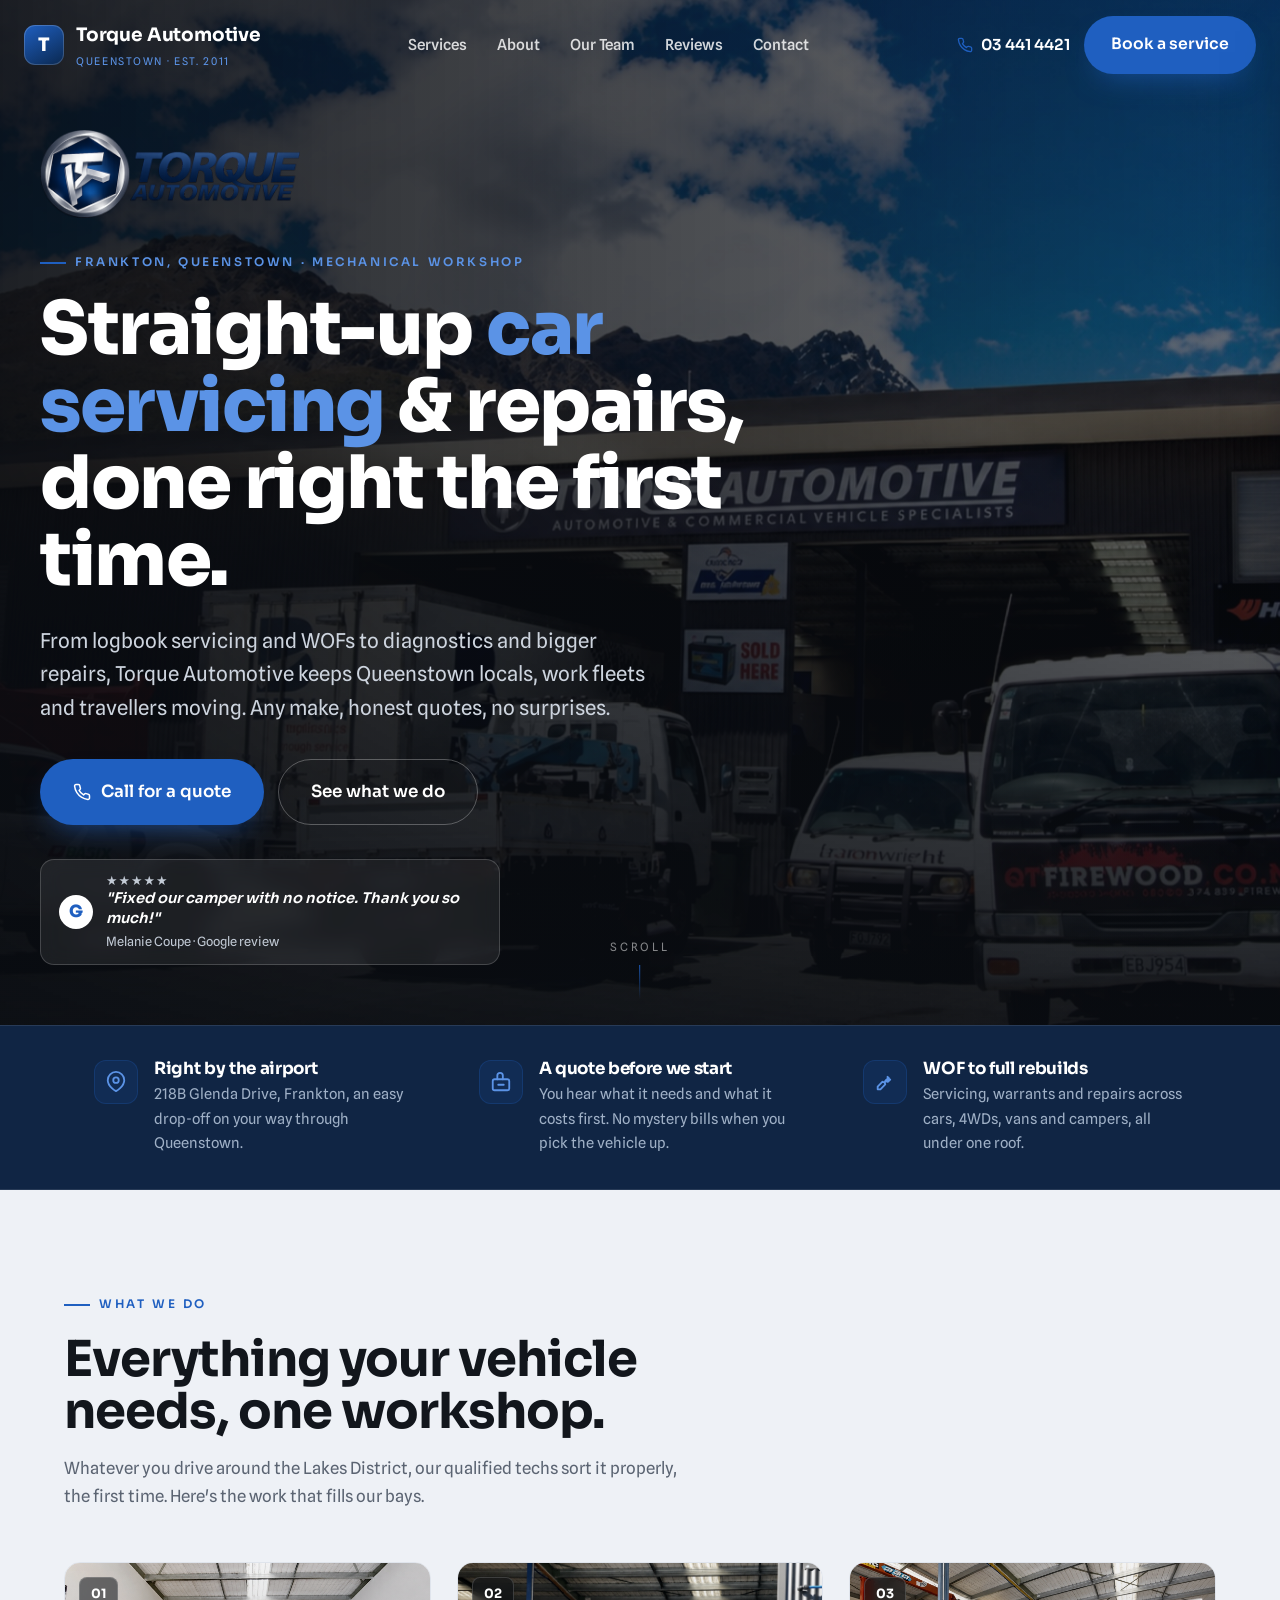
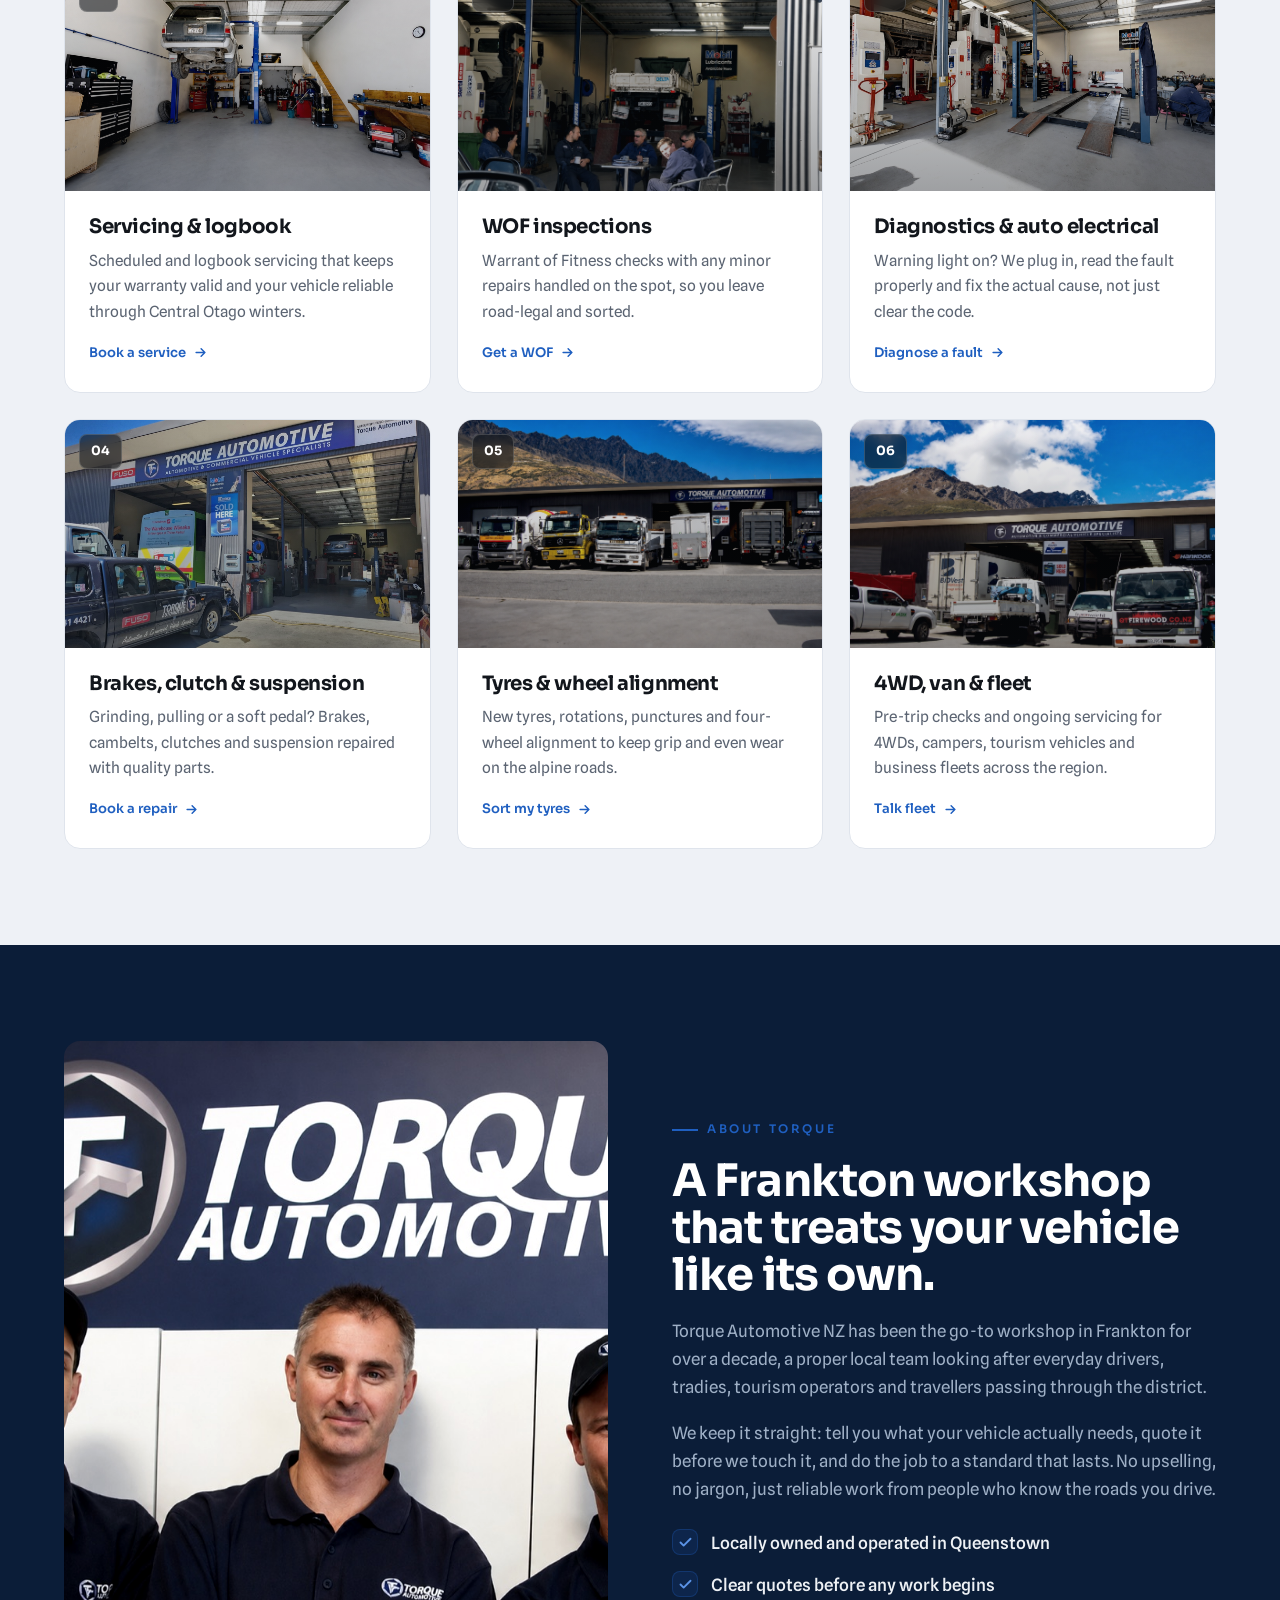
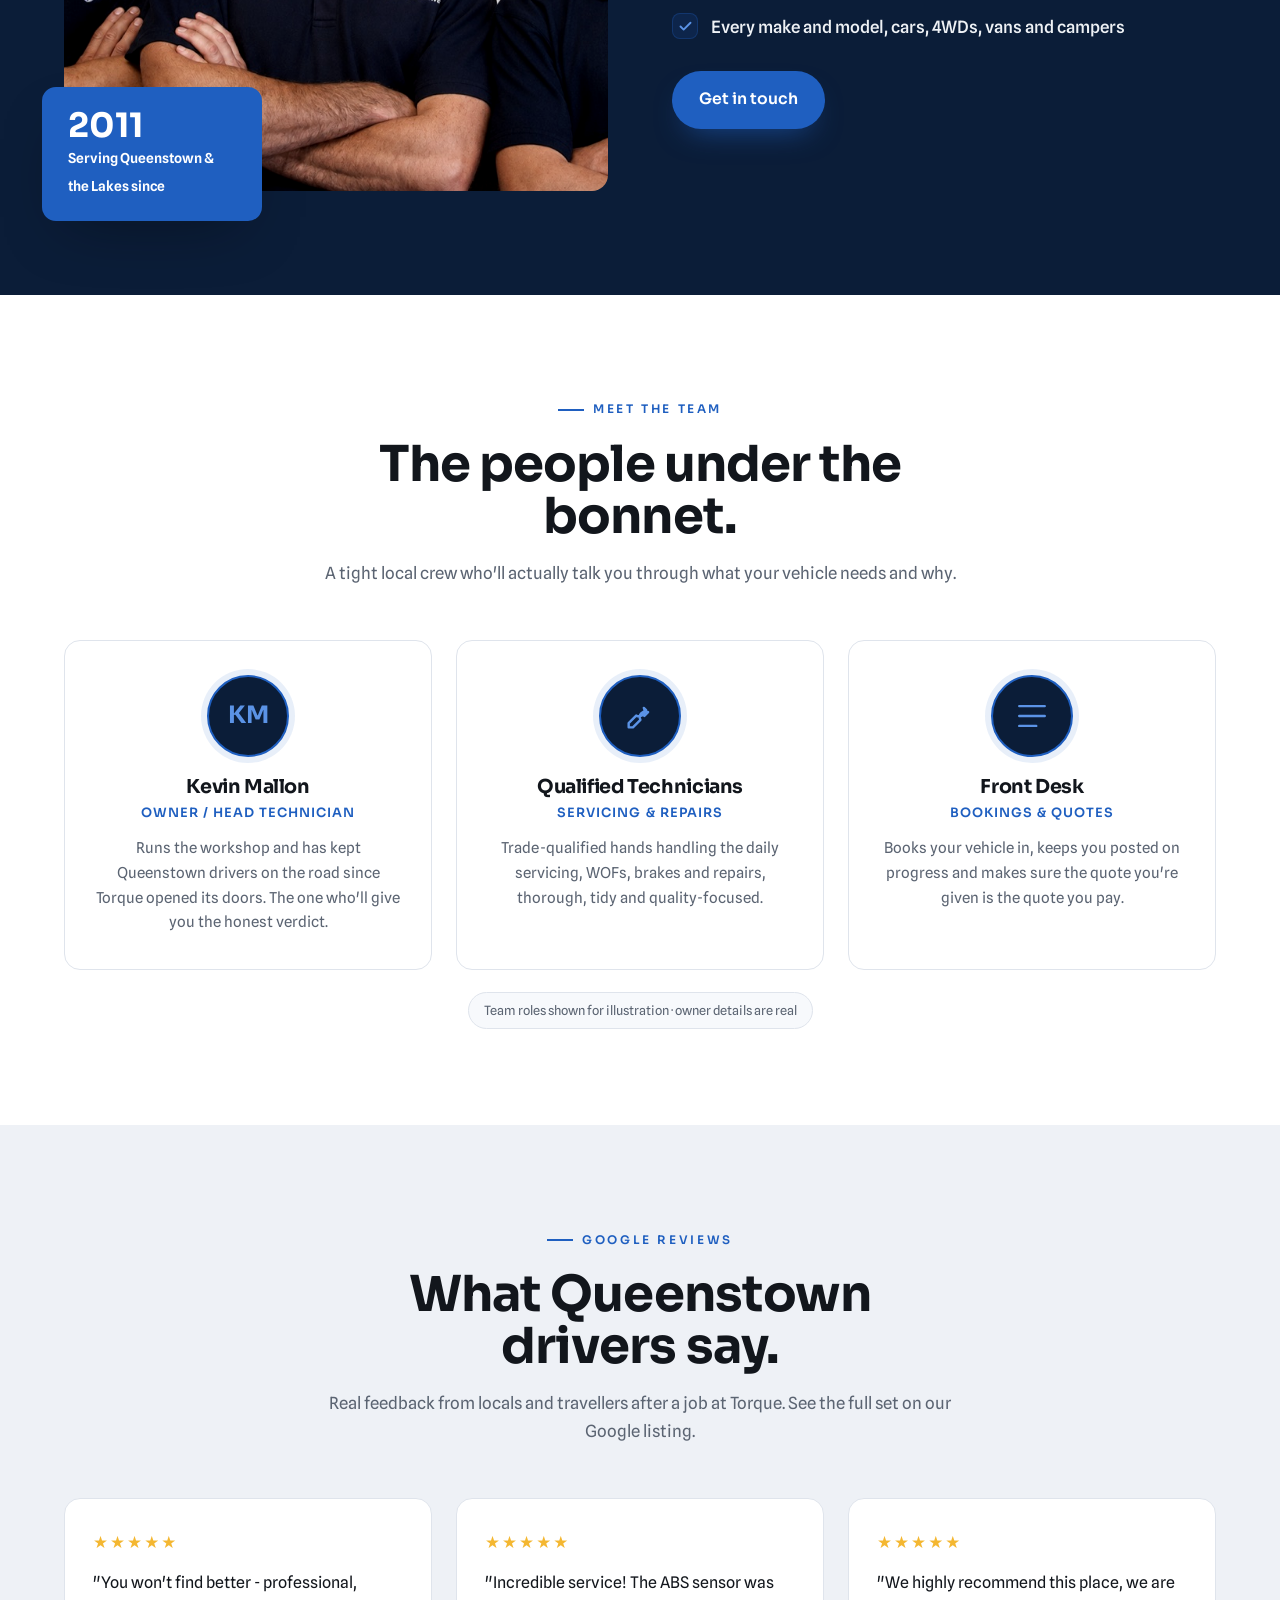
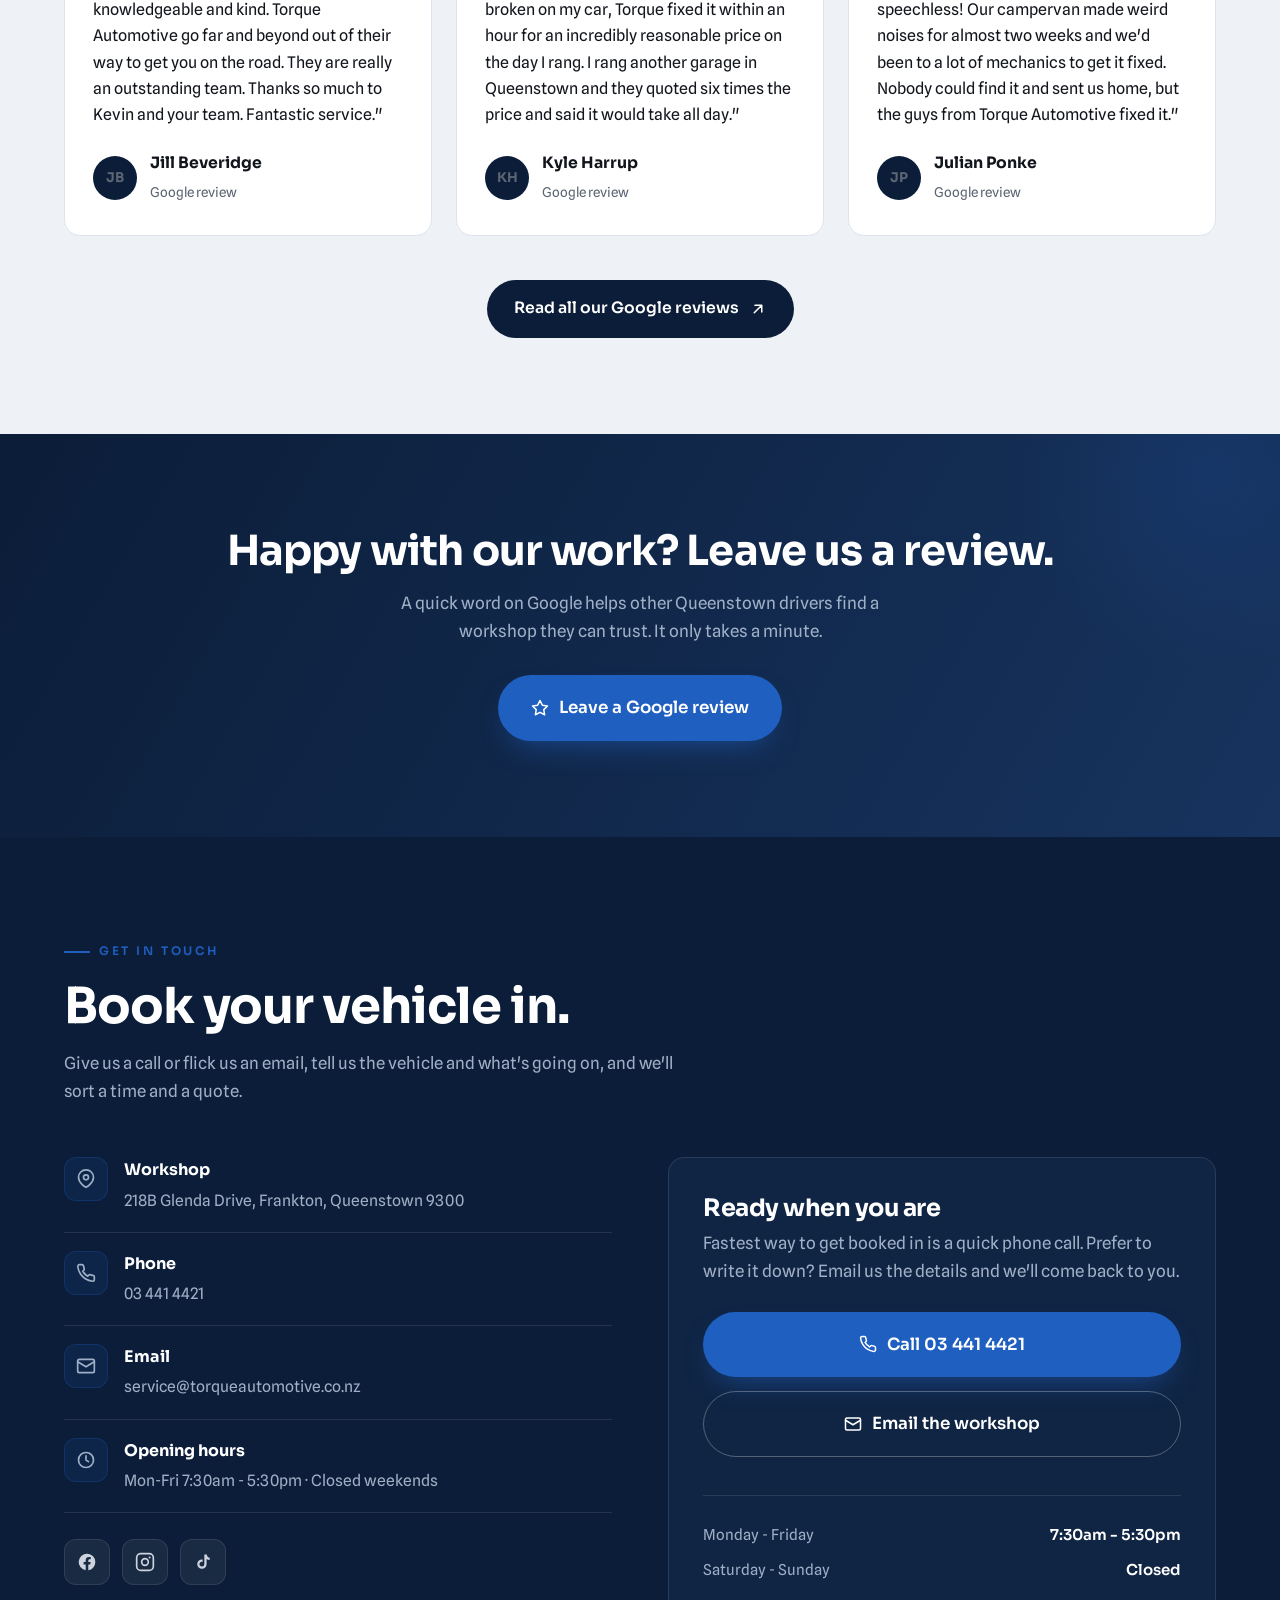
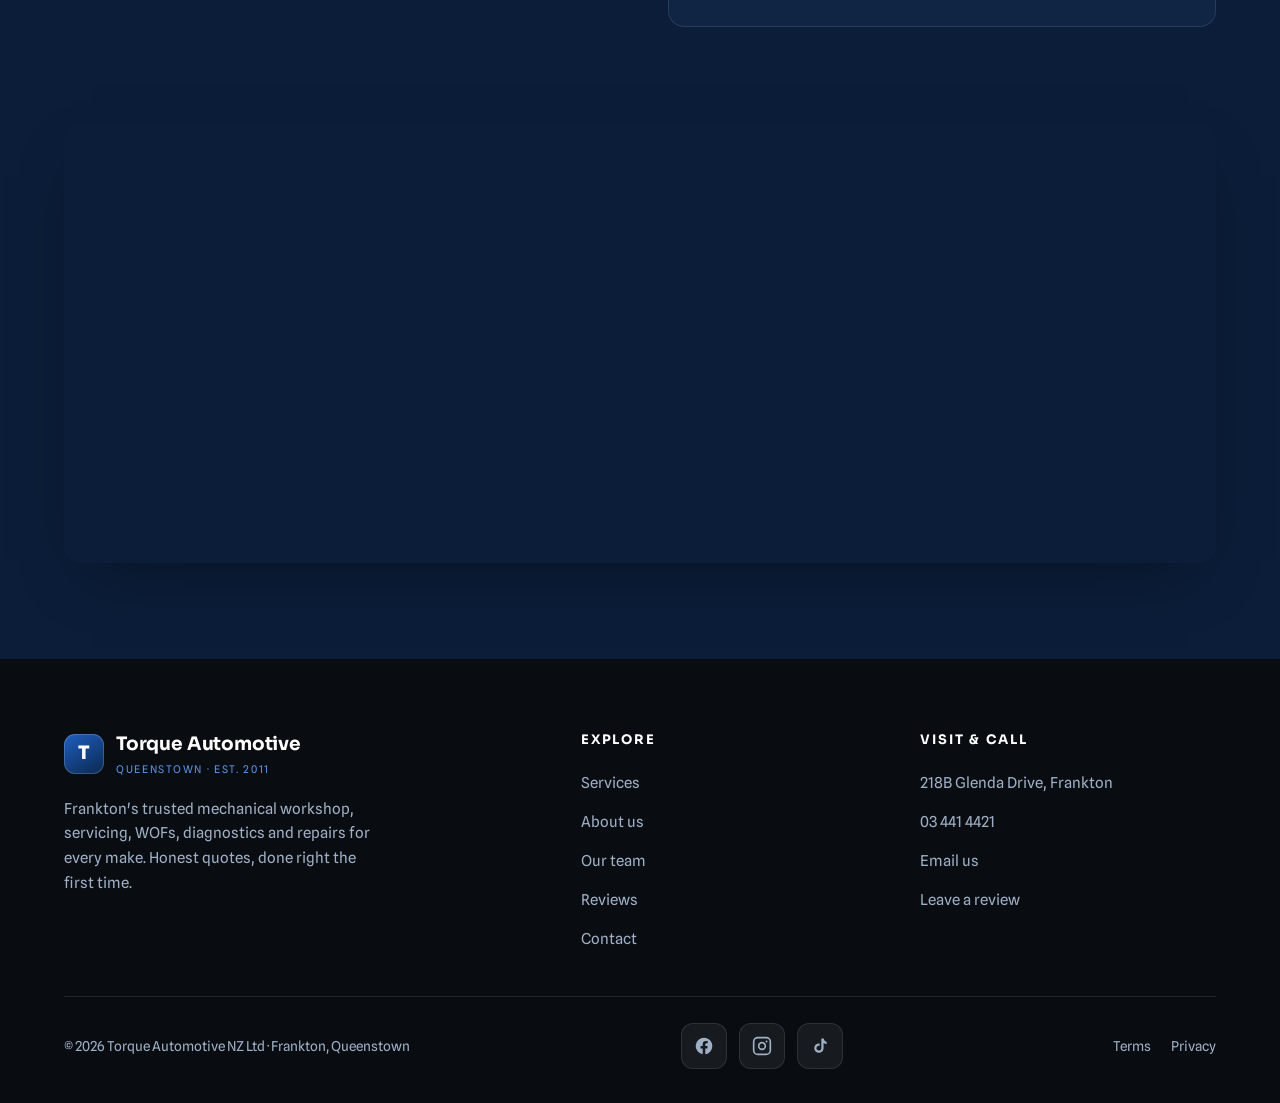
==== commit 32c9b5fd: "Torque: logo-only loading screen, logo in hero, show full team photo, remove long dashes Also includ" ====
--- a/index.html
+++ b/index.html
@@ -12,7 +12,7 @@
 <link rel="stylesheet" href="style.css">
 <link rel="icon" href="data:image/svg+xml,%3Csvg xmlns='http://www.w3.org/2000/svg' viewBox='0 0 100 100'%3E%3Crect width='100' height='100' rx='22' fill='%230a2850'/%3E%3Ctext x='50' y='68' font-family='Arial' font-size='54' font-weight='bold' text-anchor='middle' fill='%23ffffff'%3ET%3C/text%3E%3C/svg%3E">
 <meta property="og:title" content="Torque Automotive NZ Ltd | Mechanic &amp; Servicing, Queenstown">
-<meta property="og:description" content="Frankton's trusted workshop — servicing, WOF, diagnostics and repairs for every make. Honest quotes, done right the first time.">
+<meta property="og:description" content="Frankton's trusted workshop, servicing, WOF, diagnostics and repairs for every make. Honest quotes, done right the first time.">
 <meta property="og:type" content="website">
 <meta property="og:image" content="img/shopfront.jpg">
 </head>
@@ -69,9 +69,10 @@
     <div class="hero-slide" style="background-image:url('img/workshop.jpg')"></div>
   </div>
   <div class="wrap hero-inner">
+    <img class="hero-logo" src="img/logo.png" alt="Torque Automotive NZ Ltd" width="260" height="88">
     <span class="eyebrow">Frankton, Queenstown · Mechanical Workshop</span>
     <h1>Straight-up <em>car servicing</em> &amp; repairs, done right the first time.</h1>
-    <p class="hero-sub">From logbook servicing and WOFs to diagnostics and bigger repairs — Torque Automotive keeps Queenstown locals, work fleets and travellers moving. Any make, honest quotes, no surprises.</p>
+    <p class="hero-sub">From logbook servicing and WOFs to diagnostics and bigger repairs, Torque Automotive keeps Queenstown locals, work fleets and travellers moving. Any make, honest quotes, no surprises.</p>
     <div class="hero-cta">
       <a class="btn btn-primary btn-lg" href="tel:+6434414421">
         <svg viewBox="0 0 24 24" fill="none" stroke="currentColor" stroke-width="2" stroke-linecap="round" stroke-linejoin="round"><path d="M22 16.92v3a2 2 0 0 1-2.18 2 19.79 19.79 0 0 1-8.63-3.07 19.5 19.5 0 0 1-6-6 19.79 19.79 0 0 1-3.07-8.67A2 2 0 0 1 4.11 2h3a2 2 0 0 1 2 1.72c.13.96.36 1.9.7 2.81a2 2 0 0 1-.45 2.11L8.09 9.91a16 16 0 0 0 6 6l1.27-1.27a2 2 0 0 1 2.11-.45c.9.34 1.85.57 2.81.7A2 2 0 0 1 22 16.92z"/></svg>
@@ -97,7 +98,7 @@
     <div class="trust-grid">
       <div class="trust-item reveal">
         <span class="ic"><svg viewBox="0 0 24 24" fill="none" stroke="currentColor" stroke-width="2" stroke-linecap="round" stroke-linejoin="round"><path d="M21 10c0 7-9 12-9 12s-9-5-9-12a9 9 0 0 1 18 0z"/><circle cx="12" cy="10" r="3"/></svg></span>
-        <div><h4>Right by the airport</h4><p>218B Glenda Drive, Frankton — an easy drop-off on your way through Queenstown.</p></div>
+        <div><h4>Right by the airport</h4><p>218B Glenda Drive, Frankton, an easy drop-off on your way through Queenstown.</p></div>
       </div>
       <div class="trust-item reveal">
         <span class="ic"><svg viewBox="0 0 24 24" fill="none" stroke="currentColor" stroke-width="2" stroke-linecap="round" stroke-linejoin="round"><path d="M14 9V5a3 3 0 0 0-6 0v4"/><rect x="3" y="9" width="18" height="12" rx="2"/><path d="M9 15h6"/></svg></span>
@@ -105,7 +106,7 @@
       </div>
       <div class="trust-item reveal">
         <span class="ic"><svg viewBox="0 0 24 24" fill="none" stroke="currentColor" stroke-width="2" stroke-linecap="round" stroke-linejoin="round"><path d="M14.7 6.3a4 4 0 0 1-5.4 5.4L4 17v3h3l5.3-5.3a4 4 0 0 1 5.4-5.4l-2.6 2.6-1.4-1.4 2.6-2.6z"/></svg></span>
-        <div><h4>WOF to full rebuilds</h4><p>Servicing, warrants and repairs across cars, 4WDs, vans and campers — all under one roof.</p></div>
+        <div><h4>WOF to full rebuilds</h4><p>Servicing, warrants and repairs across cars, 4WDs, vans and campers, all under one roof.</p></div>
       </div>
     </div>
   </div>
@@ -117,7 +118,7 @@
     <div class="section-head reveal">
       <span class="eyebrow">What we do</span>
       <h2>Everything your vehicle needs, one workshop.</h2>
-      <p>Whatever you drive around the Lakes District, our qualified techs sort it properly — the first time. Here's the work that fills our bays.</p>
+      <p>Whatever you drive around the Lakes District, our qualified techs sort it properly, the first time. Here's the work that fills our bays.</p>
     </div>
     <div class="svc-grid">
       <article class="svc-card reveal">
@@ -140,7 +141,7 @@
         <div class="svc-media"><span class="svc-num">03</span><img src="img/workshop.jpg" alt="Inside the Torque Automotive workshop bays in Frankton" loading="lazy" width="600" height="375"></div>
         <div class="svc-body">
           <h3>Diagnostics &amp; auto electrical</h3>
-          <p>Warning light on? We plug in, read the fault properly and fix the actual cause — not just clear the code.</p>
+          <p>Warning light on? We plug in, read the fault properly and fix the actual cause, not just clear the code.</p>
           <span class="svc-tag">Diagnose a fault <svg viewBox="0 0 24 24" fill="none" stroke="currentColor" stroke-width="2.4" stroke-linecap="round" stroke-linejoin="round"><path d="M5 12h14M13 6l6 6-6 6"/></svg></span>
         </div>
       </article>
@@ -183,12 +184,12 @@
       <div class="about-copy reveal">
         <span class="eyebrow">About Torque</span>
         <h2>A Frankton workshop that treats your vehicle like its own.</h2>
-        <p>Torque Automotive NZ has been the go-to workshop in Frankton for over a decade — a proper local team looking after everyday drivers, tradies, tourism operators and travellers passing through the district.</p>
-        <p>We keep it straight: tell you what your vehicle actually needs, quote it before we touch it, and do the job to a standard that lasts. No upselling, no jargon — just reliable work from people who know the roads you drive.</p>
+        <p>Torque Automotive NZ has been the go-to workshop in Frankton for over a decade, a proper local team looking after everyday drivers, tradies, tourism operators and travellers passing through the district.</p>
+        <p>We keep it straight: tell you what your vehicle actually needs, quote it before we touch it, and do the job to a standard that lasts. No upselling, no jargon, just reliable work from people who know the roads you drive.</p>
         <ul class="checklist">
           <li><span class="tick"><svg viewBox="0 0 24 24" fill="none" stroke="currentColor" stroke-width="3" stroke-linecap="round" stroke-linejoin="round"><path d="M20 6 9 17l-5-5"/></svg></span> Locally owned and operated in Queenstown</li>
           <li><span class="tick"><svg viewBox="0 0 24 24" fill="none" stroke="currentColor" stroke-width="3" stroke-linecap="round" stroke-linejoin="round"><path d="M20 6 9 17l-5-5"/></svg></span> Clear quotes before any work begins</li>
-          <li><span class="tick"><svg viewBox="0 0 24 24" fill="none" stroke="currentColor" stroke-width="3" stroke-linecap="round" stroke-linejoin="round"><path d="M20 6 9 17l-5-5"/></svg></span> Every make and model — cars, 4WDs, vans and campers</li>
+          <li><span class="tick"><svg viewBox="0 0 24 24" fill="none" stroke="currentColor" stroke-width="3" stroke-linecap="round" stroke-linejoin="round"><path d="M20 6 9 17l-5-5"/></svg></span> Every make and model, cars, 4WDs, vans and campers</li>
         </ul>
         <a class="btn btn-primary" href="#contact" style="margin-top:30px">Get in touch</a>
       </div>
@@ -215,7 +216,7 @@
         <div class="crew-avatar"><svg viewBox="0 0 24 24" fill="none" stroke="currentColor" stroke-width="1.7" stroke-linecap="round" stroke-linejoin="round"><path d="M14.7 6.3a4 4 0 0 1-5.4 5.4L4 17v3h3l5.3-5.3a4 4 0 0 1 5.4-5.4l-2.6 2.6-1.4-1.4 2.6-2.6z"/></svg></div>
         <h3>Qualified Technicians</h3>
         <div class="crew-role">Servicing &amp; Repairs</div>
-        <p>Trade-qualified hands handling the daily servicing, WOFs, brakes and repairs — thorough, tidy and quality-focused.</p>
+        <p>Trade-qualified hands handling the daily servicing, WOFs, brakes and repairs, thorough, tidy and quality-focused.</p>
       </article>
       <article class="crew-card reveal">
         <div class="crew-avatar"><svg viewBox="0 0 24 24" fill="none" stroke="currentColor" stroke-width="1.7" stroke-linecap="round" stroke-linejoin="round"><path d="M3 5h18M3 12h18M3 19h12"/></svg></div>
@@ -280,7 +281,7 @@
     <div class="section-head reveal">
       <span class="eyebrow">Get in touch</span>
       <h2>Book your vehicle in.</h2>
-      <p>Give us a call or flick us an email — tell us the vehicle and what's going on, and we'll sort a time and a quote.</p>
+      <p>Give us a call or flick us an email, tell us the vehicle and what's going on, and we'll sort a time and a quote.</p>
     </div>
     <div class="contact-grid">
       <div class="contact-info reveal">
@@ -298,7 +299,7 @@
         </div>
         <div class="row">
           <span class="ic"><svg viewBox="0 0 24 24" fill="none" stroke="currentColor" stroke-width="2" stroke-linecap="round" stroke-linejoin="round"><circle cx="12" cy="12" r="9"/><path d="M12 7v5l3 2"/></svg></span>
-          <div><b>Opening hours</b><span>Mon–Fri 7:30am – 5:30pm · Closed weekends</span></div>
+          <div><b>Opening hours</b><span>Mon-Fri 7:30am - 5:30pm · Closed weekends</span></div>
         </div>
         <div class="socials">
           <a href="https://www.facebook.com/search/top?q=Torque%20Automotive%20NZ%20Queenstown" target="_blank" rel="noopener" aria-label="Find us on Facebook">
@@ -324,8 +325,8 @@
           Email the workshop
         </a>
         <div class="contact-hours">
-          <div class="hrow"><span>Monday – Friday</span><b>7:30am – 5:30pm</b></div>
-          <div class="hrow"><span>Saturday – Sunday</span><b>Closed</b></div>
+          <div class="hrow"><span>Monday - Friday</span><b>7:30am - 5:30pm</b></div>
+          <div class="hrow"><span>Saturday - Sunday</span><b>Closed</b></div>
         </div>
       </div>
     </div>
@@ -345,7 +346,7 @@
     <div class="footer-top">
       <div class="footer-about">
         <a class="brand" href="index.html"><span class="mark">T</span><span>Torque Automotive<small>Queenstown · Est. 2011</small></span></a>
-        <p>Frankton's trusted mechanical workshop — servicing, WOFs, diagnostics and repairs for every make. Honest quotes, done right the first time.</p>
+        <p>Frankton's trusted mechanical workshop, servicing, WOFs, diagnostics and repairs for every make. Honest quotes, done right the first time.</p>
       </div>
       <div>
         <h5>Explore</h5>
--- a/style.css
+++ b/style.css
@@ -126,6 +126,7 @@
              linear-gradient(0deg,rgba(9,12,17,.85),rgba(9,12,17,.15) 55%);
 }
 .hero-inner{padding:130px 0 60px}
+.hero-logo{width:min(72vw,260px);height:auto;display:block;margin-bottom:26px}
 .hero-inner .eyebrow{color:var(--accent-2)}
 .hero h1{color:#fff;font-size:clamp(2.5rem,6.4vw,4.6rem);max-width:15ch;font-weight:800}
 .hero h1 em{font-style:normal;color:var(--accent-2)}
@@ -176,7 +177,7 @@
 /* ---------- About ---------- */
 .about-grid{display:grid;grid-template-columns:1fr 1fr;gap:64px;align-items:center}
 .about-media{position:relative}
-.about-media img{width:100%;aspect-ratio:4/5;object-fit:cover;border-radius:var(--radius);filter:saturate(.85) contrast(1.05)}
+.about-media img{width:100%;aspect-ratio:5/4;object-fit:cover;object-position:center;border-radius:var(--radius);filter:saturate(.85) contrast(1.05)}
 .about-tag{
   position:absolute;bottom:-22px;left:-22px;background:var(--accent);color:#ffffff;
   padding:22px 26px;border-radius:14px;box-shadow:var(--shadow);max-width:220px;
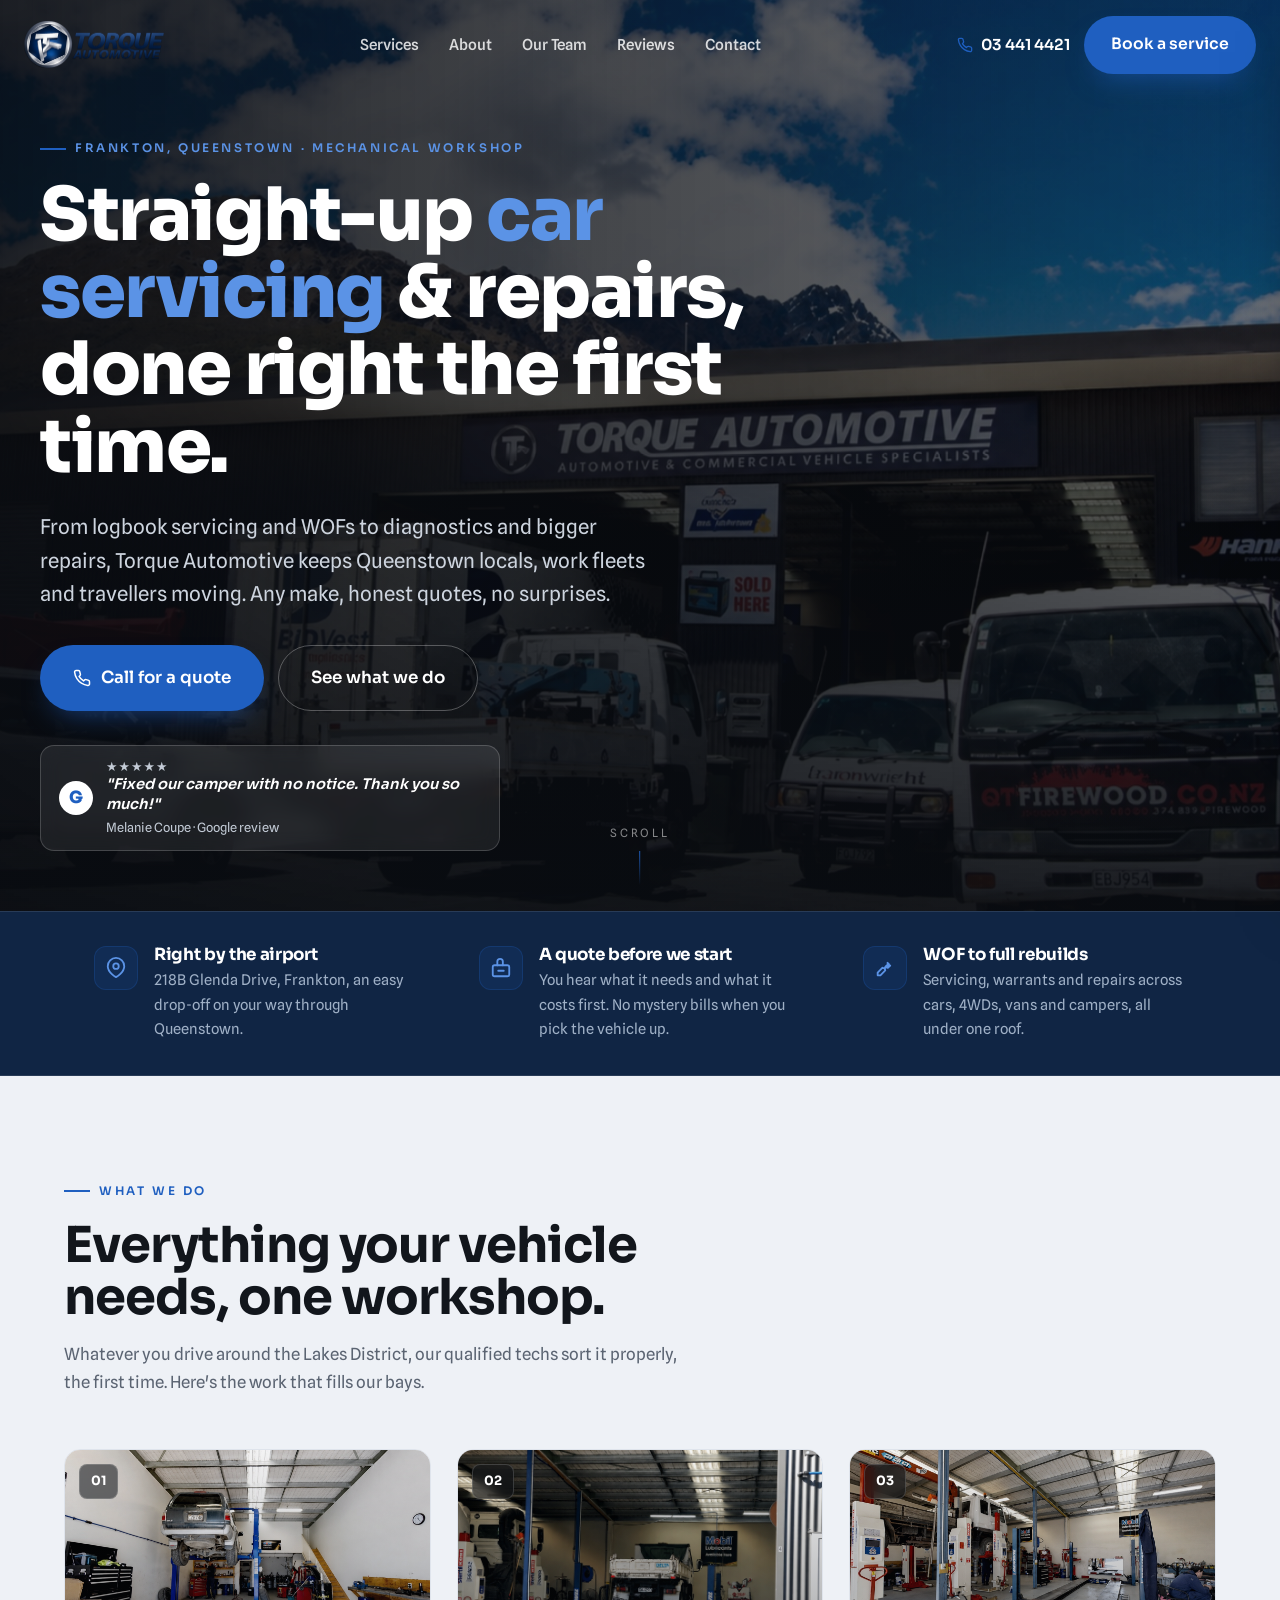
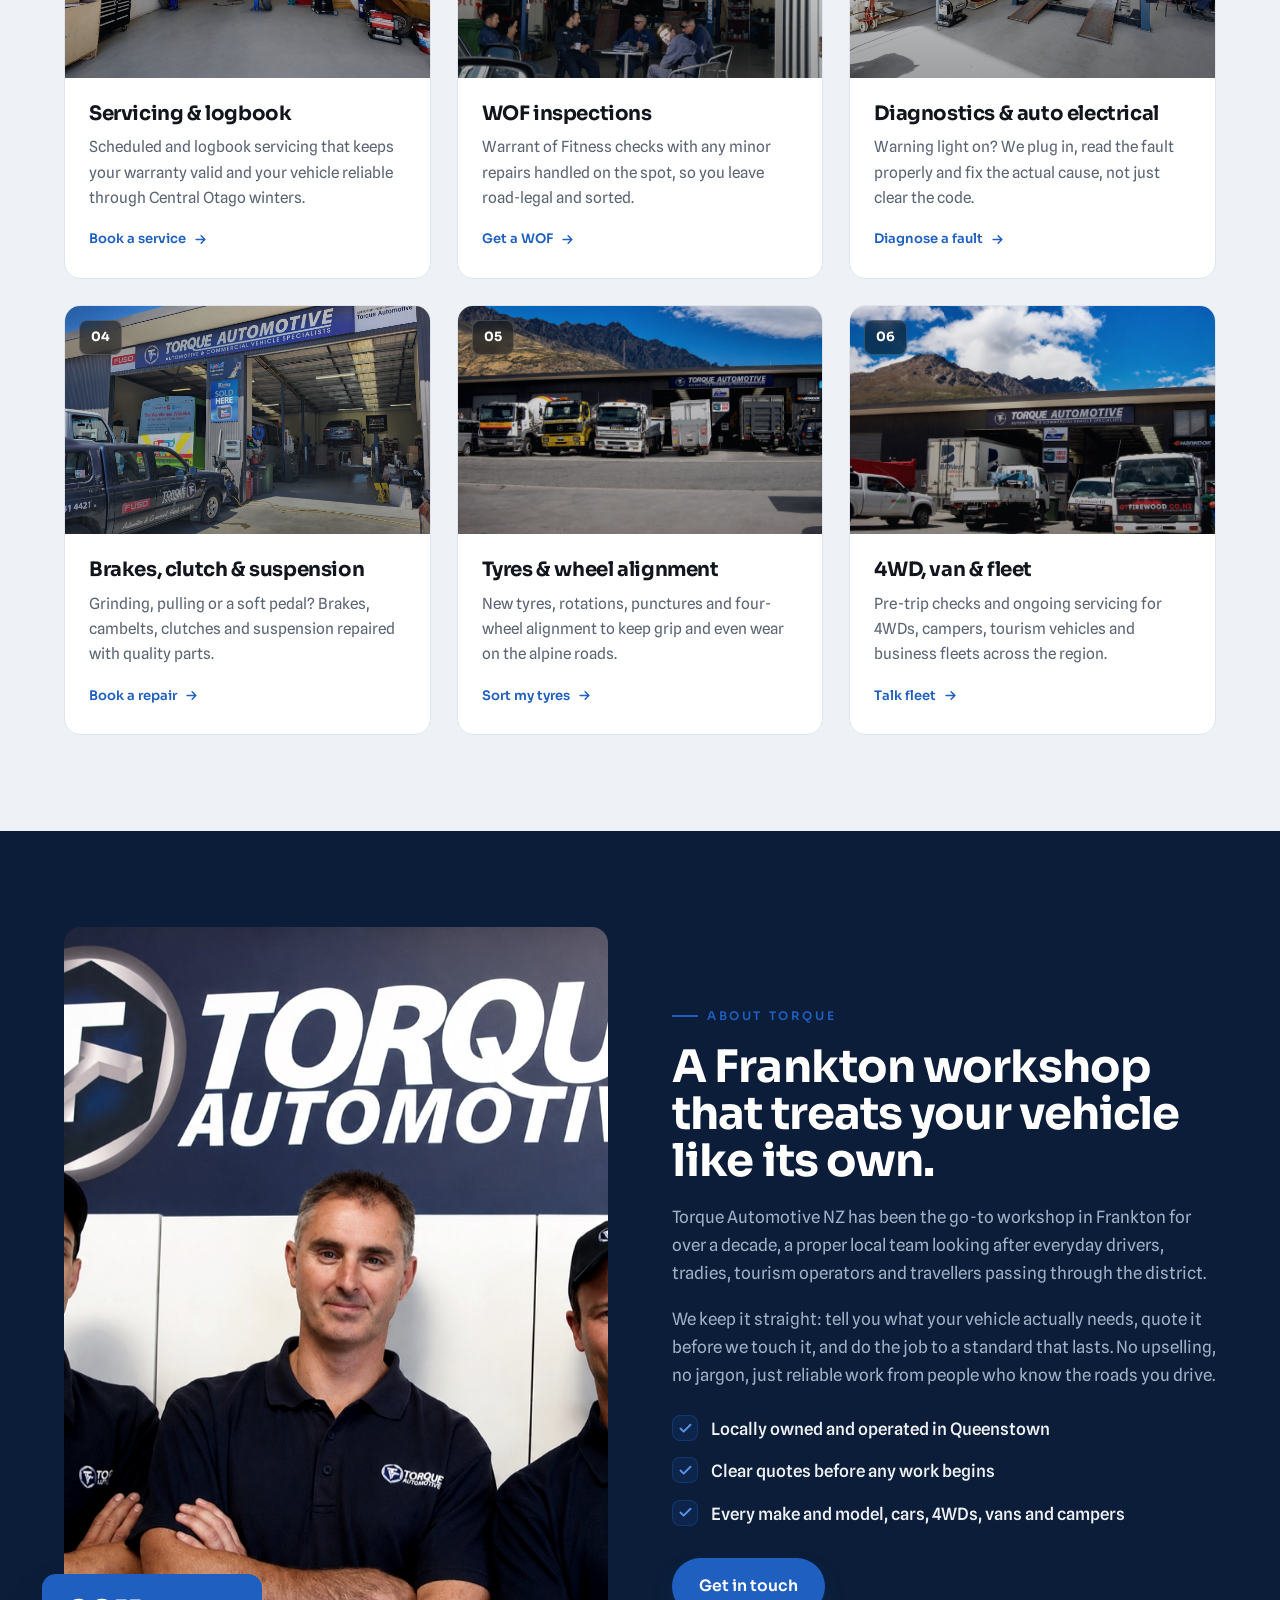
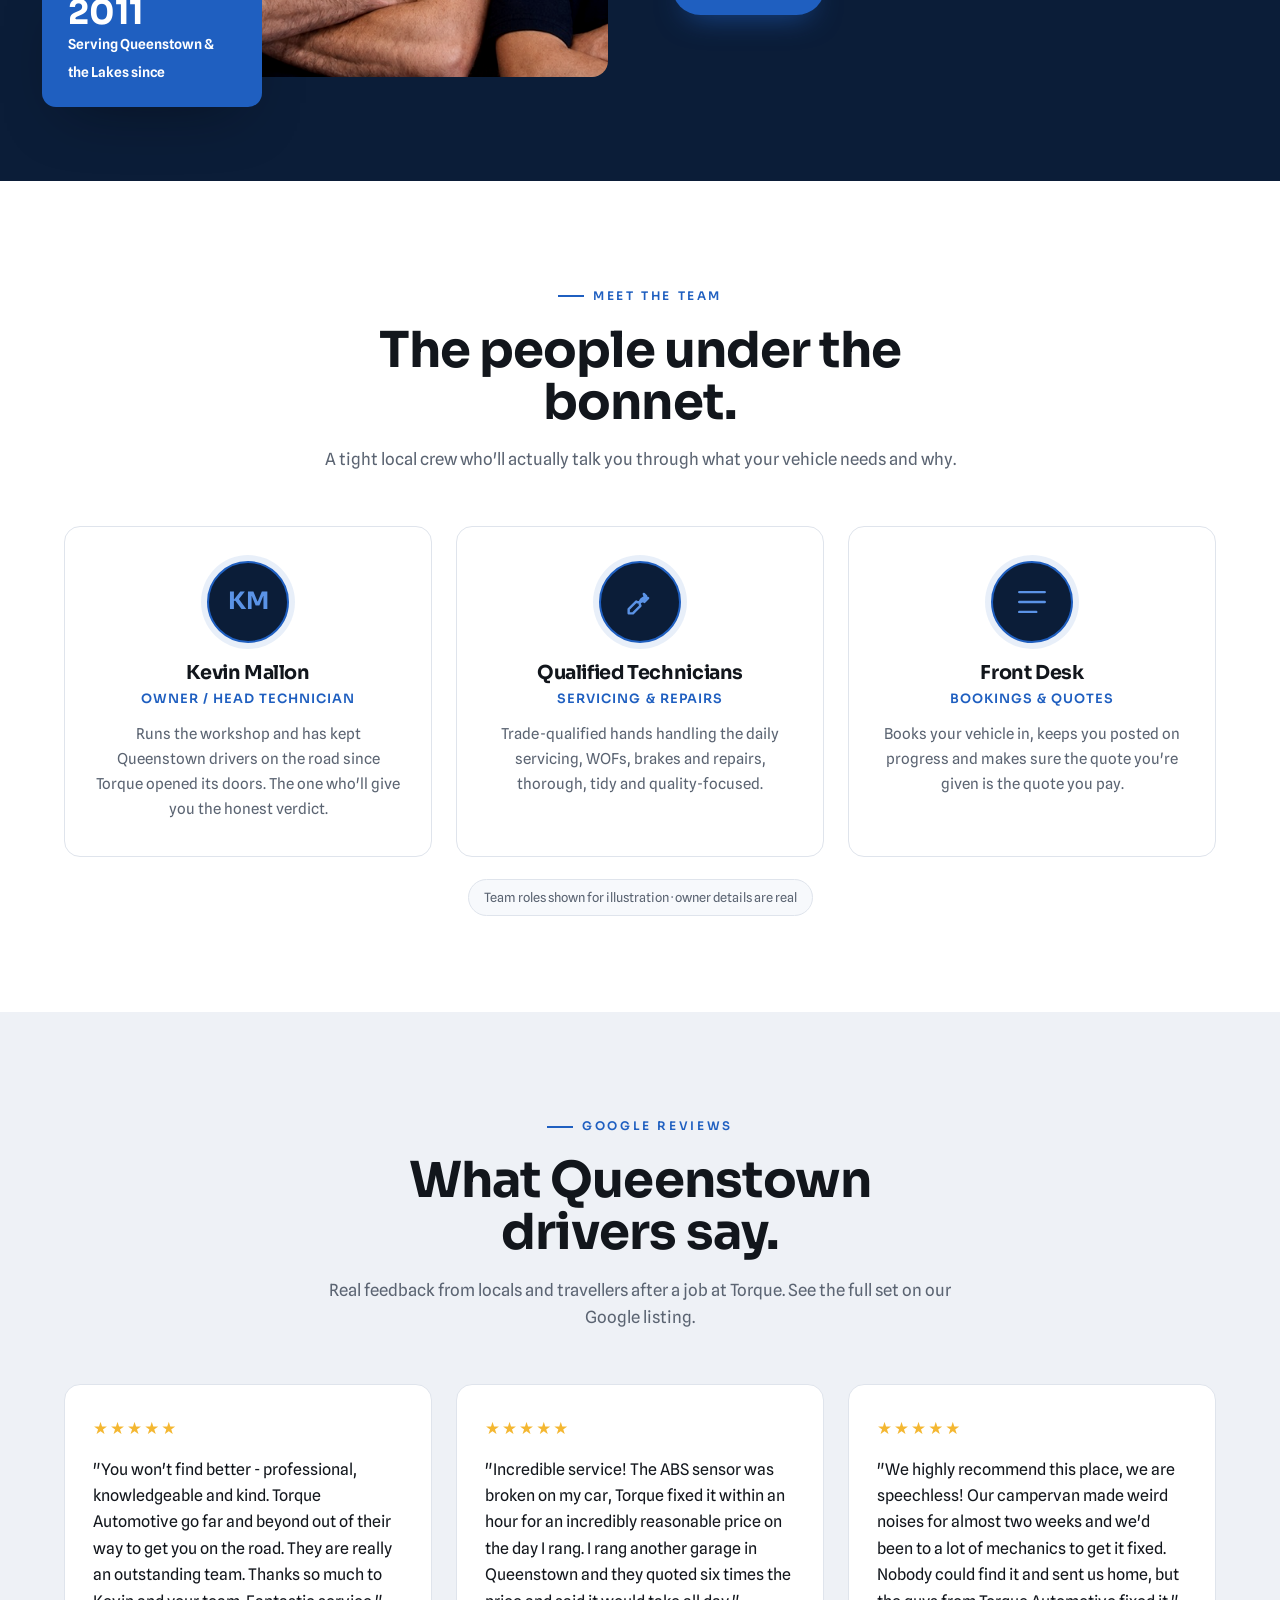
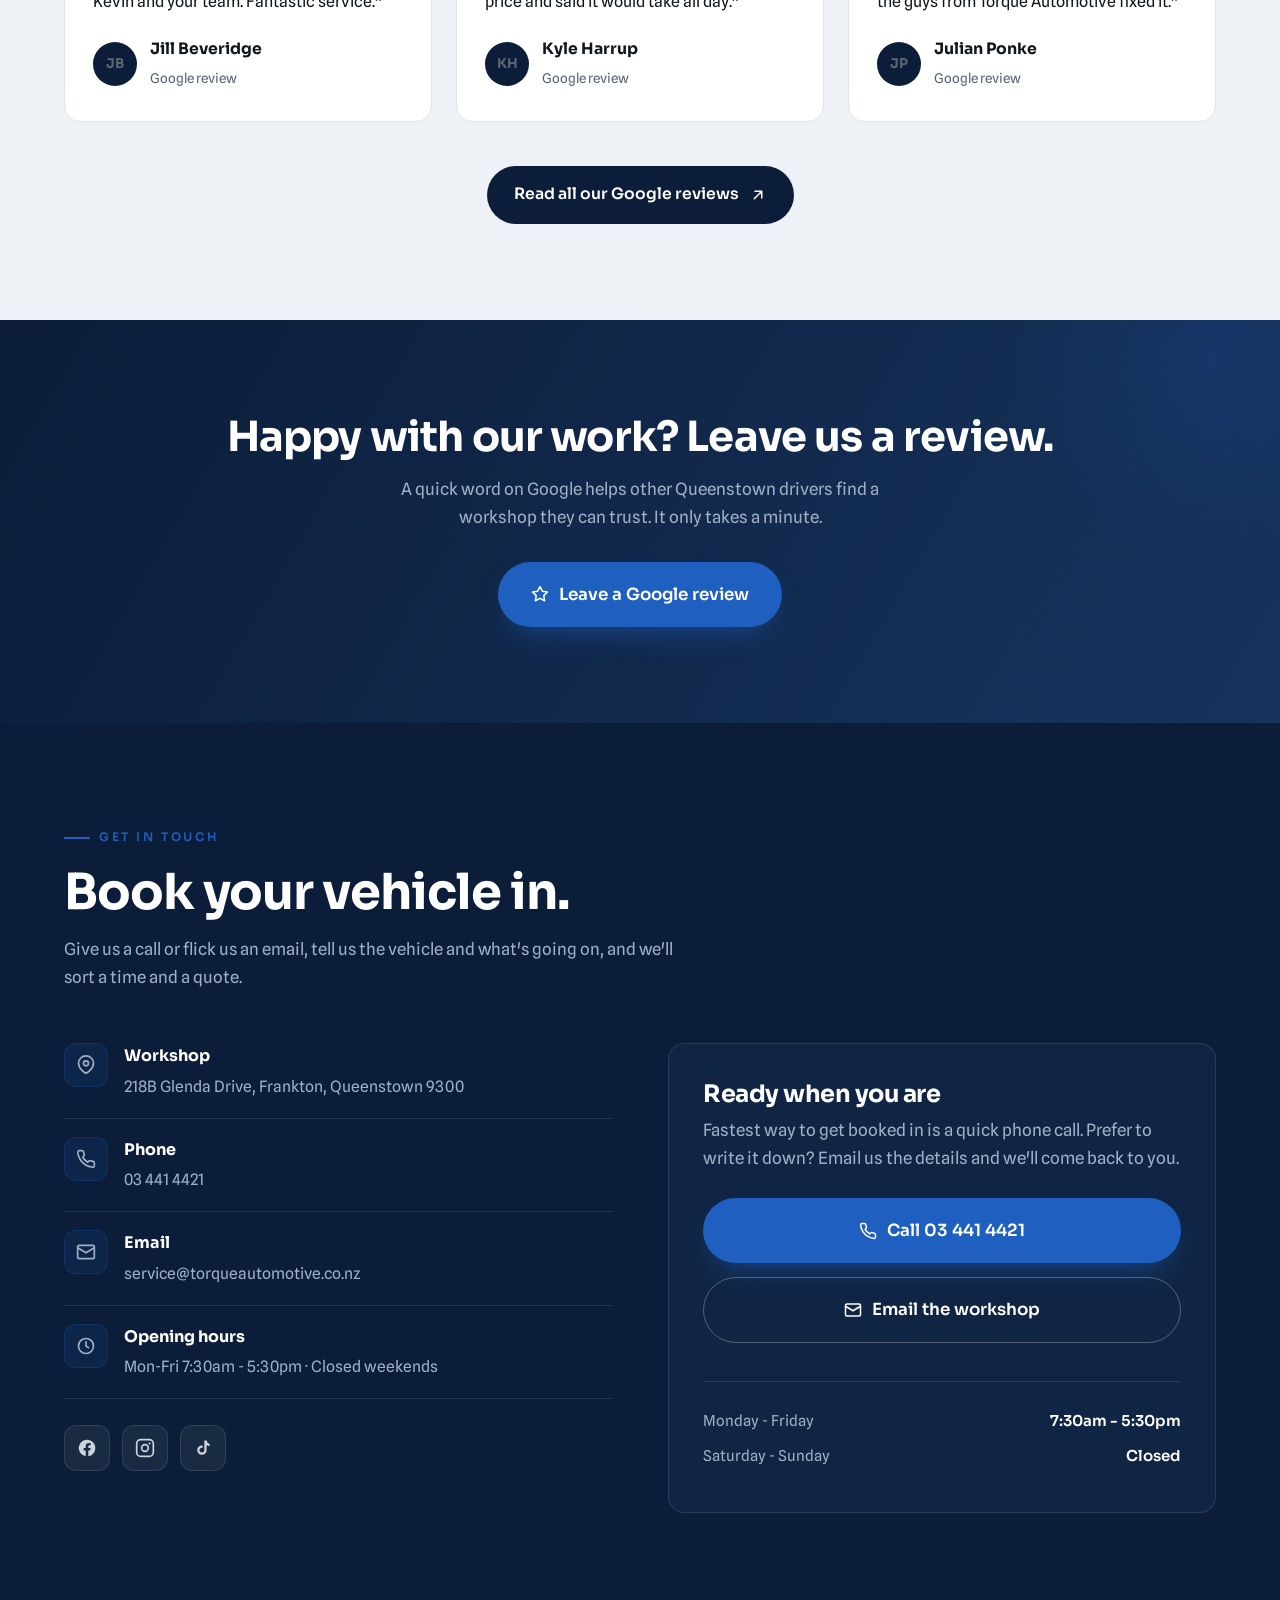
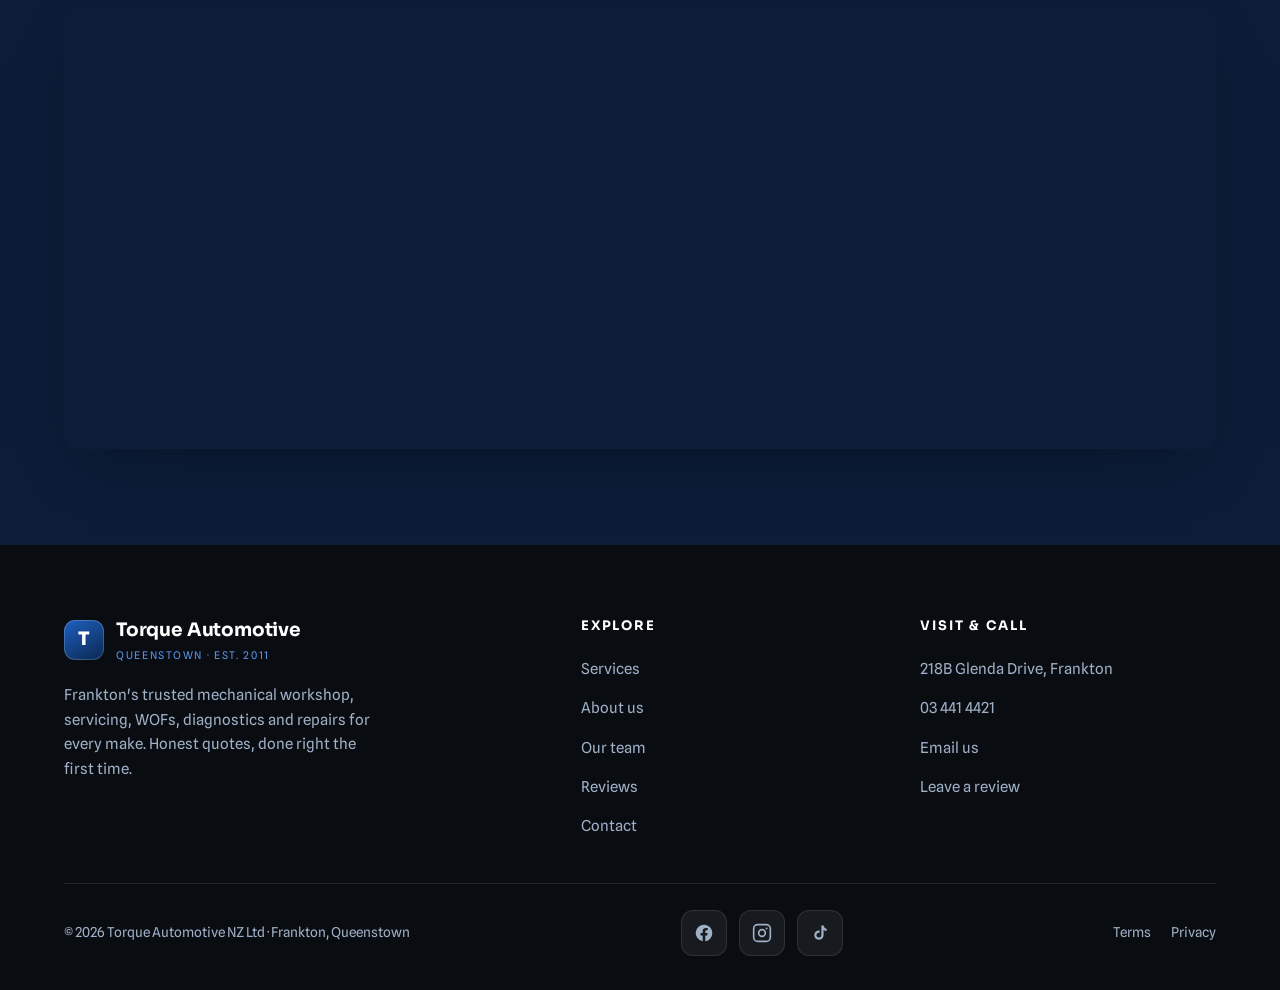
==== commit 9aa85a67: "Update demo via Claude Code" ====
--- a/index.html
+++ b/index.html
@@ -29,8 +29,7 @@
 <!-- Nav -->
 <header class="nav" id="nav">
   <a class="brand" href="index.html" aria-label="Torque Automotive NZ home">
-    <span class="mark">T</span>
-    <span>Torque Automotive<small>Queenstown · Est. 2011</small></span>
+    <img class="brand-logo-nav" src="img/logo.png" alt="Torque Automotive NZ Ltd" width="140" height="47">
   </a>
   <nav class="nav-links" aria-label="Primary">
     <a href="#services">Services</a>
@@ -69,7 +68,6 @@
     <div class="hero-slide" style="background-image:url('img/workshop.jpg')"></div>
   </div>
   <div class="wrap hero-inner">
-    <img class="hero-logo" src="img/logo.png" alt="Torque Automotive NZ Ltd" width="260" height="88">
     <span class="eyebrow">Frankton, Queenstown · Mechanical Workshop</span>
     <h1>Straight-up <em>car servicing</em> &amp; repairs, done right the first time.</h1>
     <p class="hero-sub">From logbook servicing and WOFs to diagnostics and bigger repairs, Torque Automotive keeps Queenstown locals, work fleets and travellers moving. Any make, honest quotes, no surprises.</p>
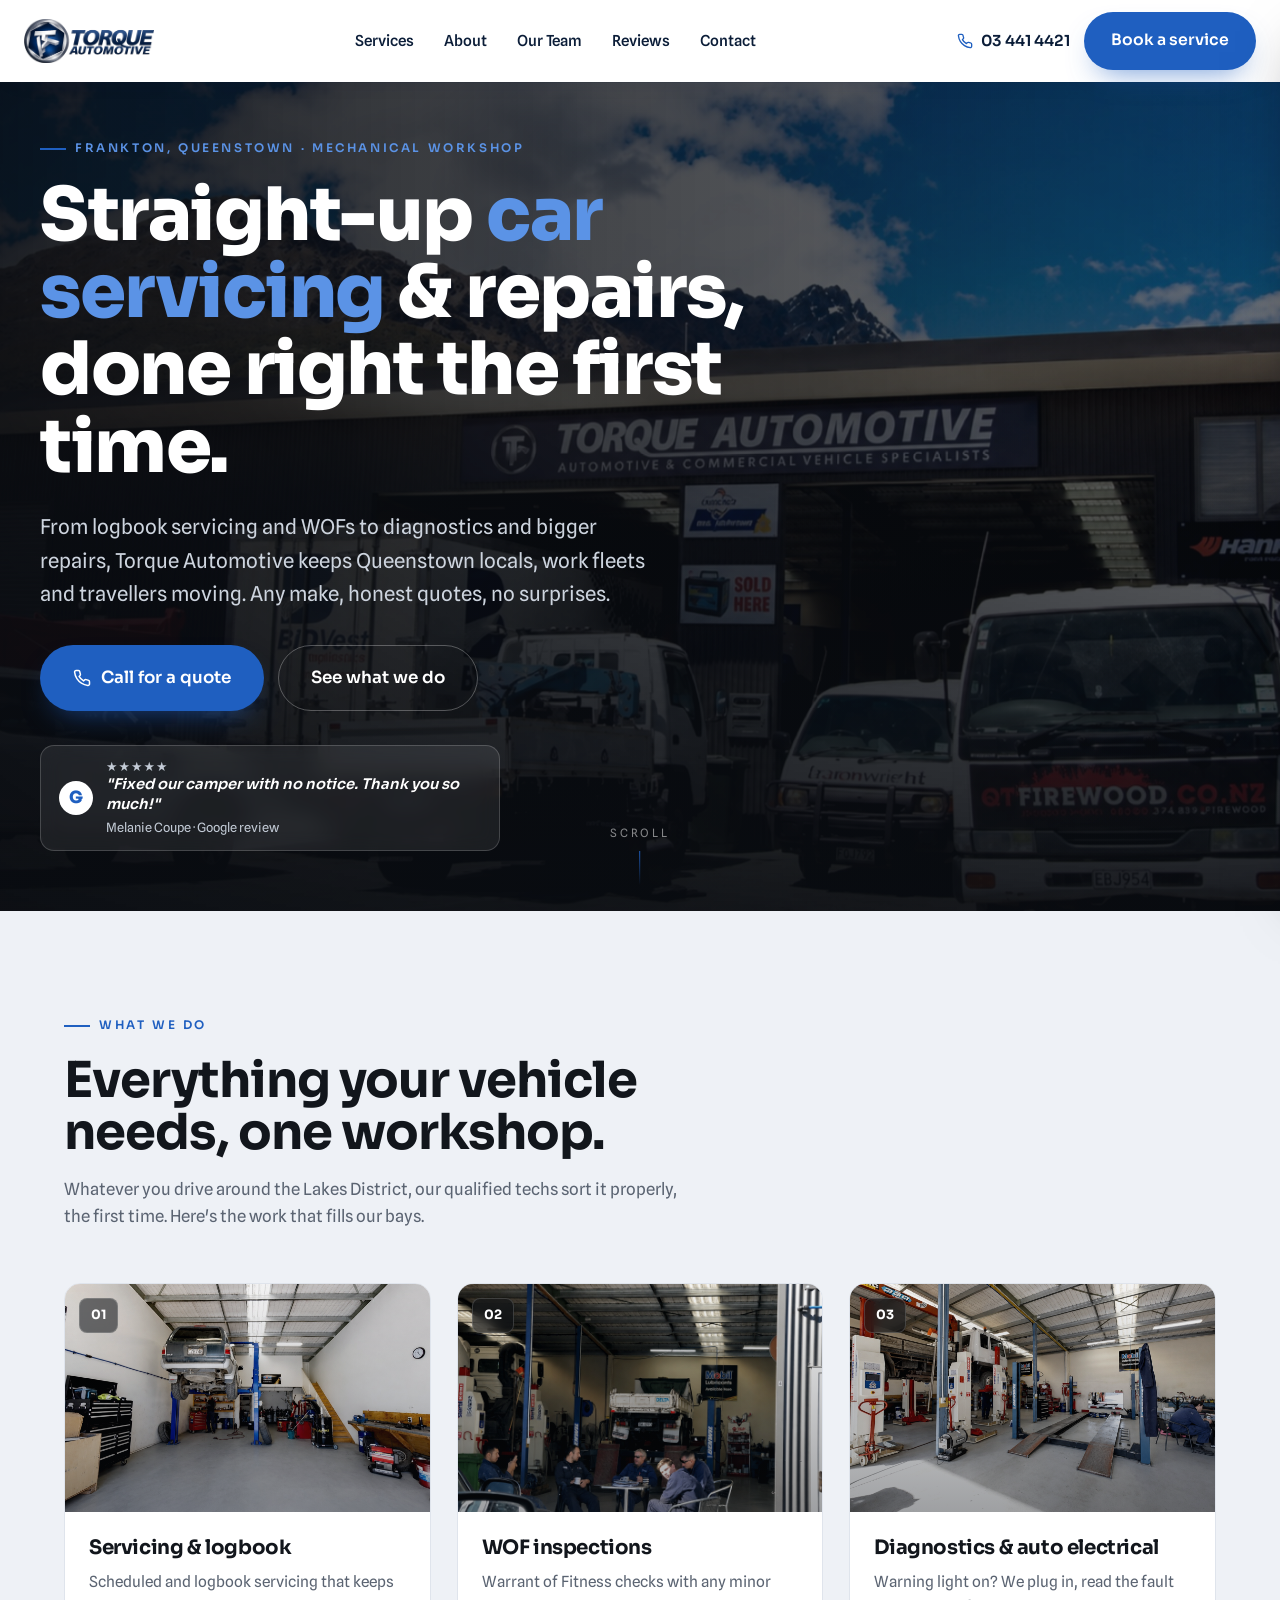
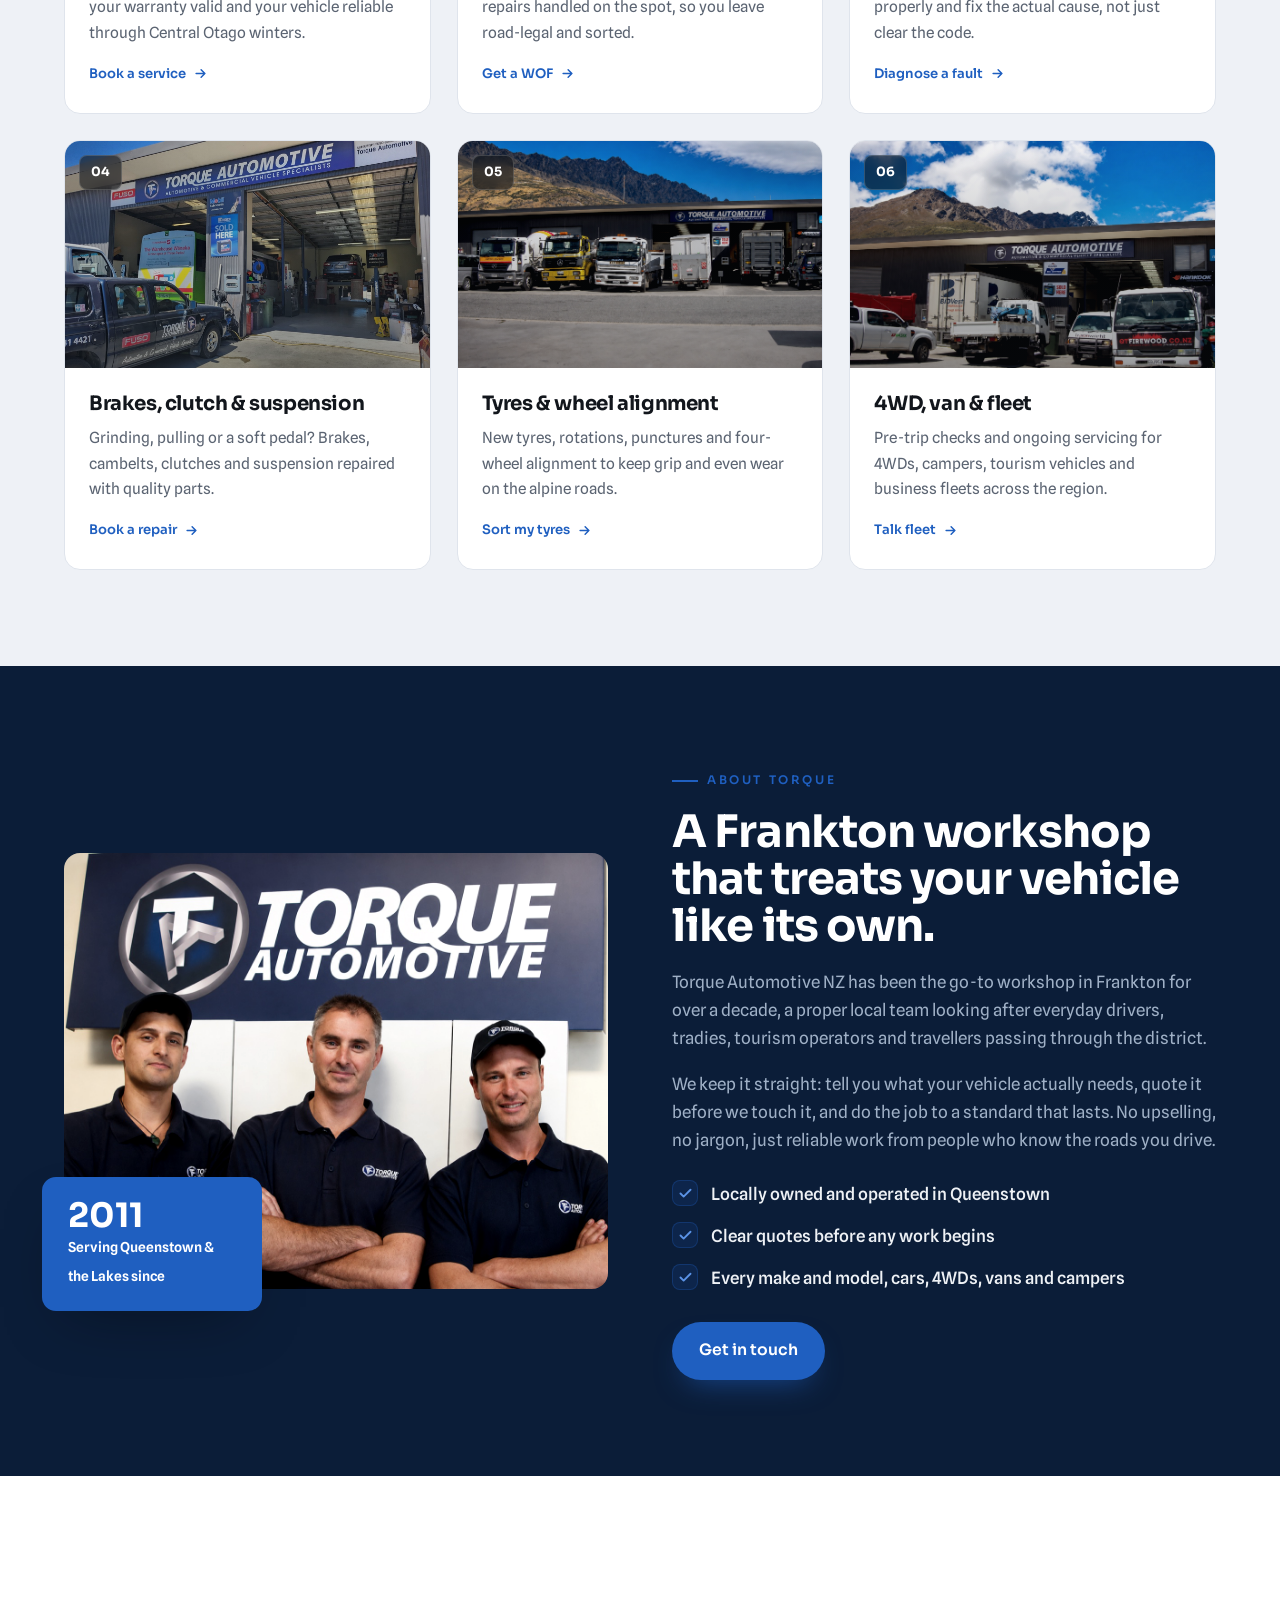
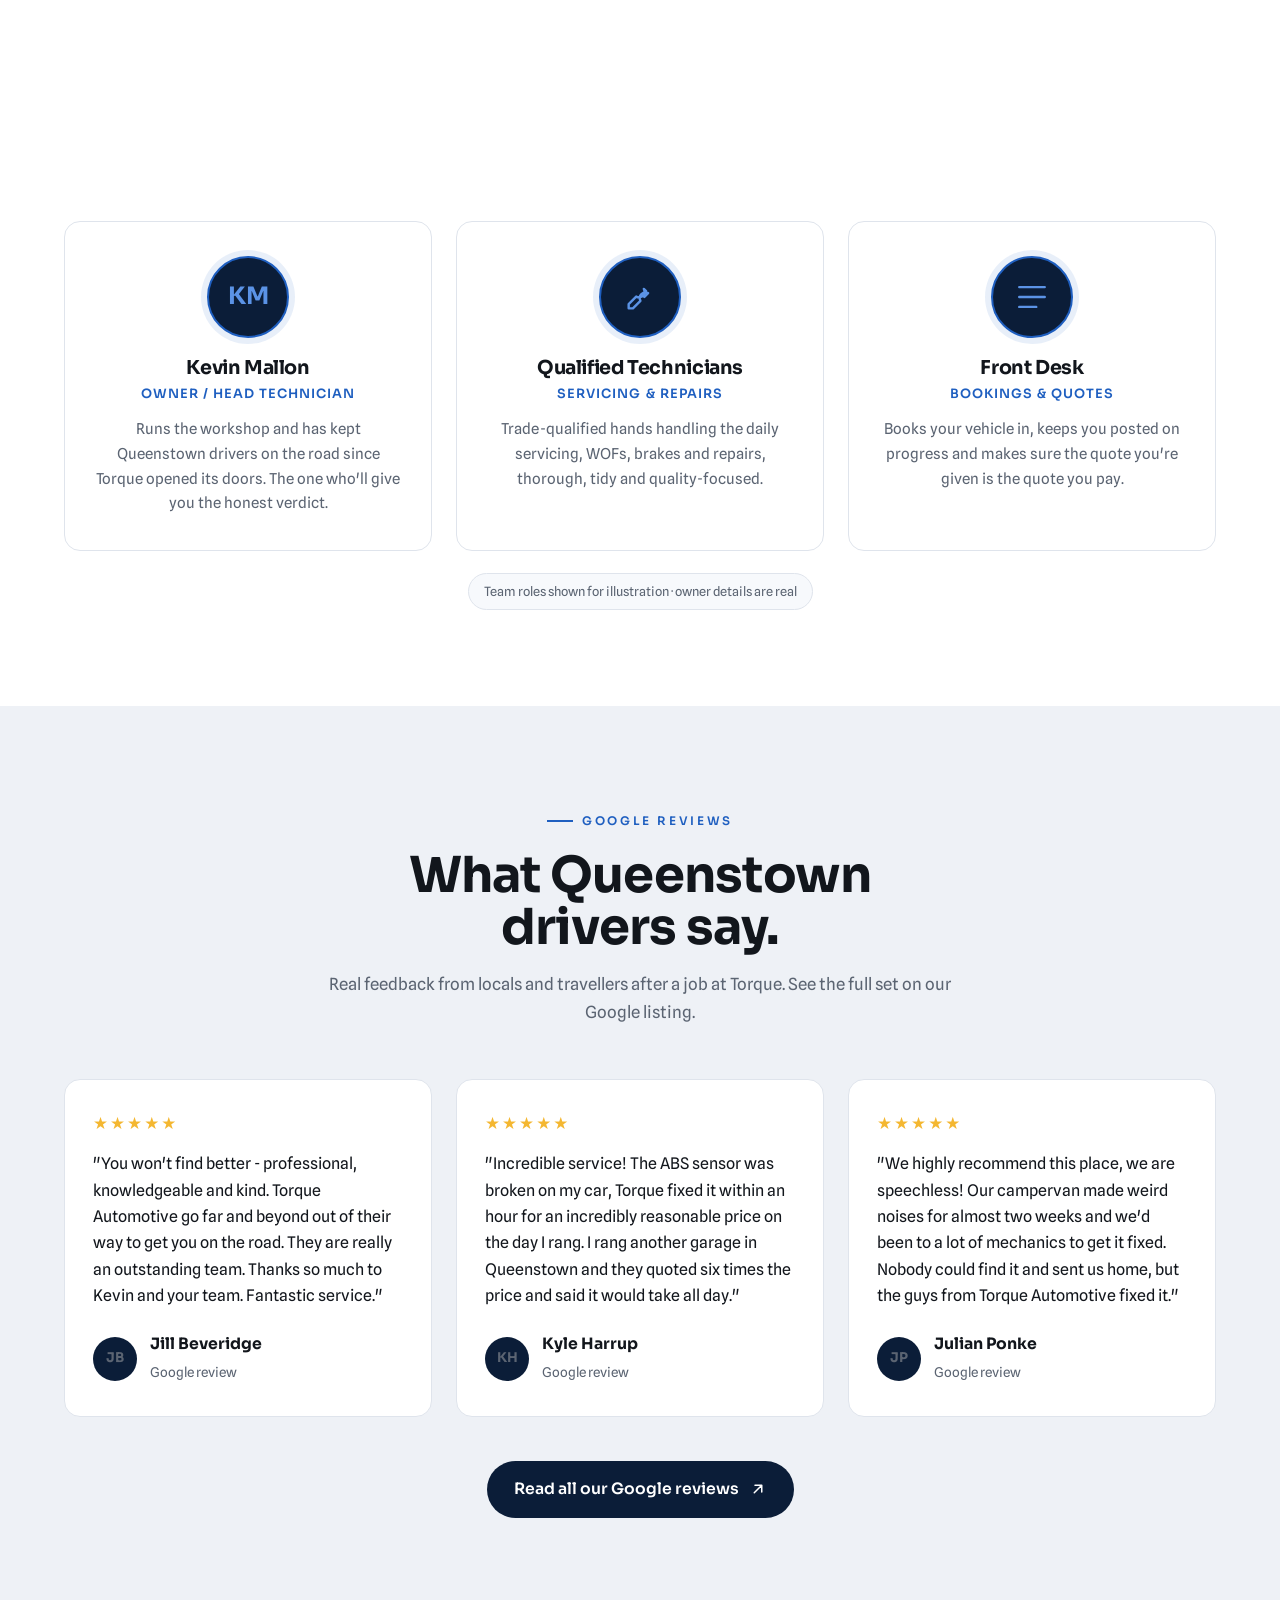
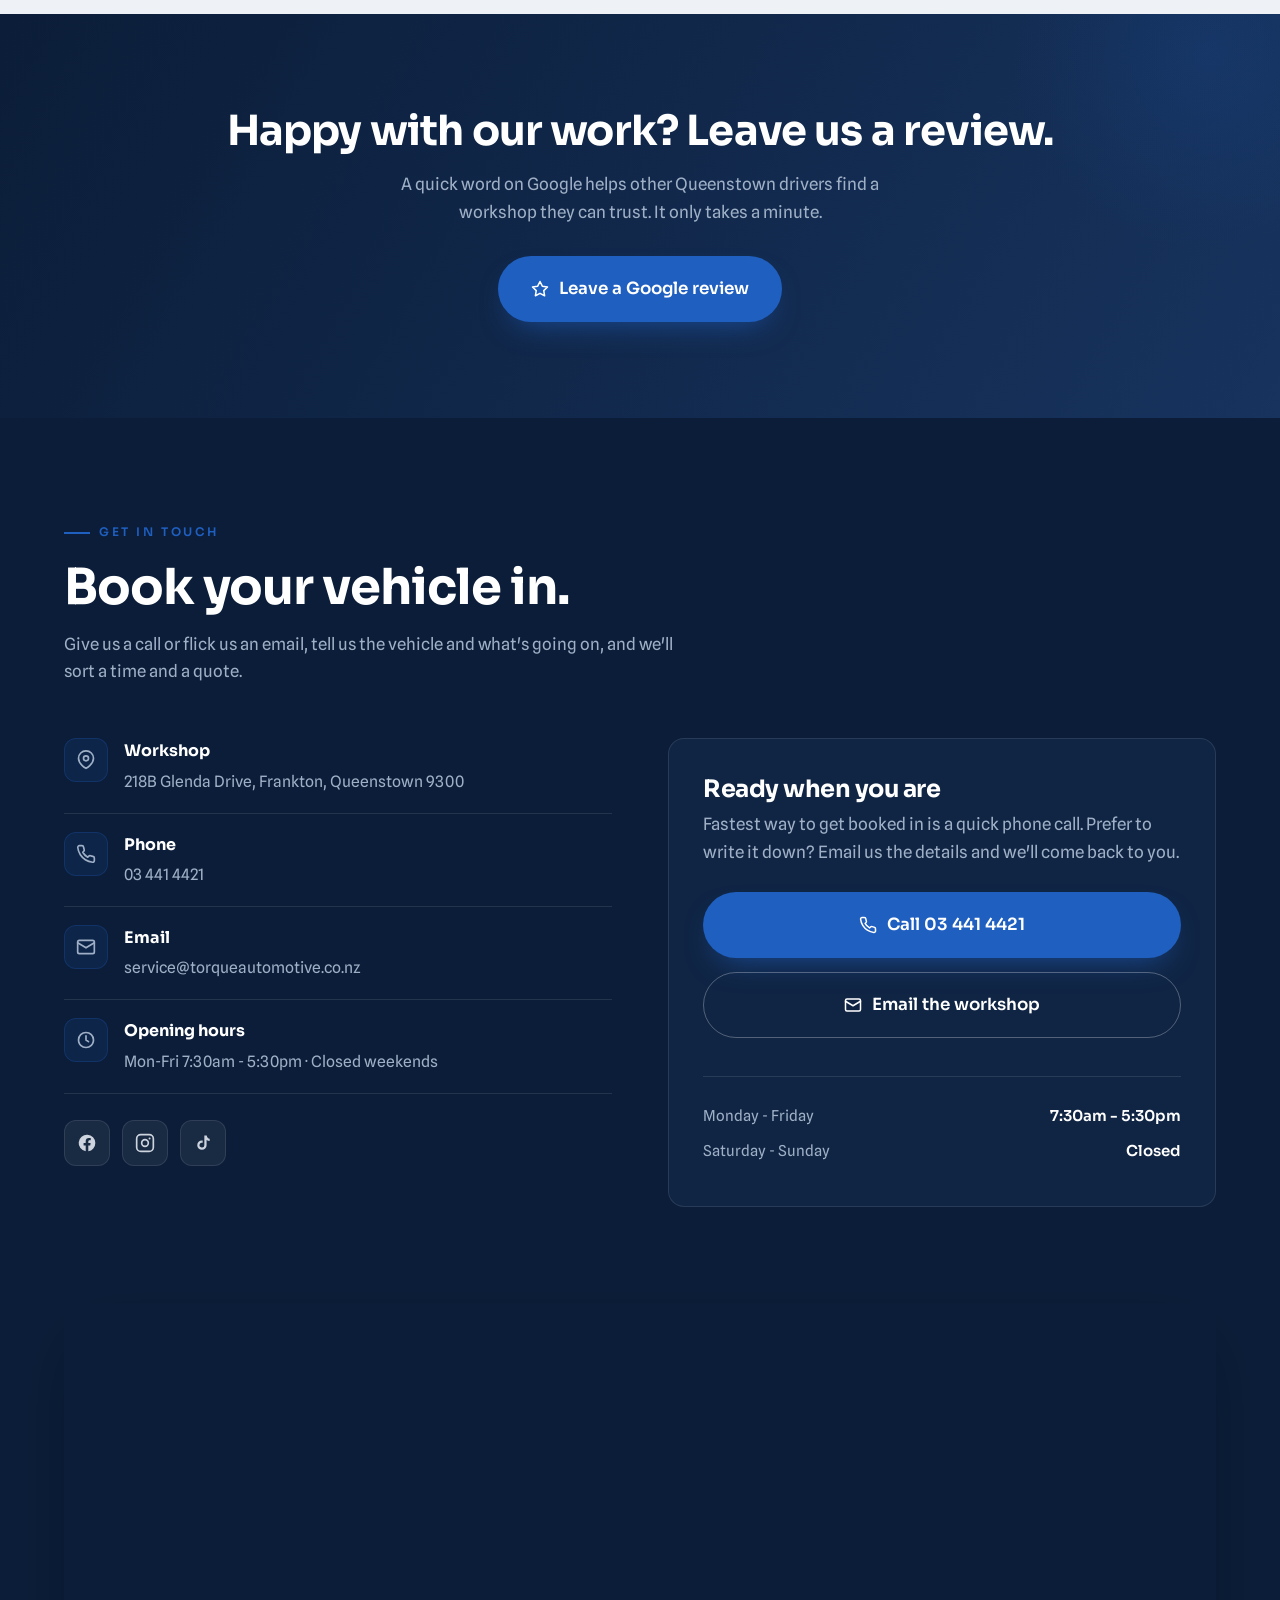
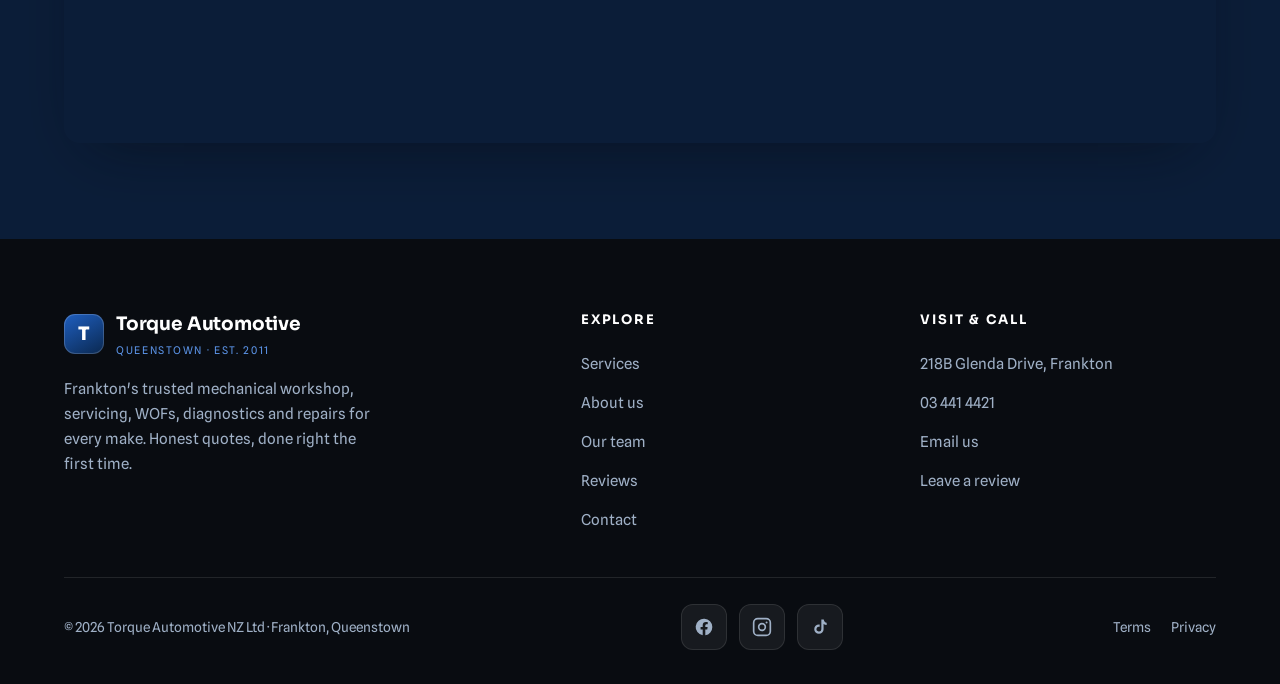
==== commit 715f131c: "Torque: remove trust strip under hero; show About team photo at natural size (uncropped) Co-Authored" ====
--- a/index.html
+++ b/index.html
@@ -90,26 +90,6 @@
   <div class="scroll-hint"><span>Scroll</span><span class="line"></span></div>
 </section>
 
-<!-- Trust strip -->
-<section class="trust">
-  <div class="wrap">
-    <div class="trust-grid">
-      <div class="trust-item reveal">
-        <span class="ic"><svg viewBox="0 0 24 24" fill="none" stroke="currentColor" stroke-width="2" stroke-linecap="round" stroke-linejoin="round"><path d="M21 10c0 7-9 12-9 12s-9-5-9-12a9 9 0 0 1 18 0z"/><circle cx="12" cy="10" r="3"/></svg></span>
-        <div><h4>Right by the airport</h4><p>218B Glenda Drive, Frankton, an easy drop-off on your way through Queenstown.</p></div>
-      </div>
-      <div class="trust-item reveal">
-        <span class="ic"><svg viewBox="0 0 24 24" fill="none" stroke="currentColor" stroke-width="2" stroke-linecap="round" stroke-linejoin="round"><path d="M14 9V5a3 3 0 0 0-6 0v4"/><rect x="3" y="9" width="18" height="12" rx="2"/><path d="M9 15h6"/></svg></span>
-        <div><h4>A quote before we start</h4><p>You hear what it needs and what it costs first. No mystery bills when you pick the vehicle up.</p></div>
-      </div>
-      <div class="trust-item reveal">
-        <span class="ic"><svg viewBox="0 0 24 24" fill="none" stroke="currentColor" stroke-width="2" stroke-linecap="round" stroke-linejoin="round"><path d="M14.7 6.3a4 4 0 0 1-5.4 5.4L4 17v3h3l5.3-5.3a4 4 0 0 1 5.4-5.4l-2.6 2.6-1.4-1.4 2.6-2.6z"/></svg></span>
-        <div><h4>WOF to full rebuilds</h4><p>Servicing, warrants and repairs across cars, 4WDs, vans and campers, all under one roof.</p></div>
-      </div>
-    </div>
-  </div>
-</section>
-
 <!-- Services -->
 <section class="section bone" id="services">
   <div class="wrap">
--- a/style.css
+++ b/style.css
@@ -80,9 +80,10 @@
 .nav{
   position:fixed;top:0;left:0;right:0;z-index:60;
   display:flex;align-items:center;justify-content:space-between;
-  padding:16px 24px;transition:background .35s,box-shadow .35s,padding .35s;
-}
-.nav.scrolled{background:rgba(13,17,23,.86);backdrop-filter:blur(14px);box-shadow:0 1px 0 var(--line-d);padding:11px 24px}
+  padding:12px 24px;transition:background .35s,box-shadow .35s,padding .35s;
+  background:#ffffff;box-shadow:0 1px 0 rgba(11,29,56,.08), 0 8px 24px -18px rgba(11,29,56,.35);
+}
+.nav.scrolled{background:#ffffff;box-shadow:0 1px 0 rgba(11,29,56,.08), 0 10px 26px -16px rgba(11,29,56,.4);padding:8px 24px}
 .brand{display:flex;align-items:center;gap:12px;font-family:"Sora",sans-serif;font-weight:700;color:#fff;font-size:1.16rem;letter-spacing:-.01em}
 .brand .mark{
   width:40px;height:40px;border-radius:11px;flex:none;display:grid;place-items:center;
@@ -90,14 +91,15 @@
   font-weight:800;box-shadow:inset 0 0 0 1px rgba(255,255,255,.18);
 }
 .brand small{display:block;font-family:"Spline Sans",sans-serif;font-weight:400;font-size:.66rem;letter-spacing:.16em;text-transform:uppercase;color:var(--accent-2);margin-top:2px}
+.brand-logo-nav{height:44px;width:auto;display:block}
 .nav-links{display:flex;align-items:center;gap:30px}
-.nav-links a{color:rgba(255,255,255,.82);font-size:.95rem;font-weight:500;transition:color .2s}
-.nav-links a:hover{color:#fff}
+.nav-links a{color:var(--ink);font-size:.95rem;font-weight:500;transition:color .2s}
+.nav-links a:hover{color:var(--accent)}
 .nav-cta{display:flex;align-items:center;gap:14px}
-.nav-phone{display:inline-flex;align-items:center;gap:8px;color:#fff;font-family:"Sora",sans-serif;font-weight:600;font-size:.95rem}
+.nav-phone{display:inline-flex;align-items:center;gap:8px;color:var(--ink);font-family:"Sora",sans-serif;font-weight:600;font-size:.95rem}
 .nav-phone svg{width:16px;height:16px;color:var(--accent)}
-.hamburger{display:none;width:46px;height:46px;border:1px solid rgba(255,255,255,.22);background:rgba(255,255,255,.05);border-radius:12px;cursor:pointer;padding:0}
-.hamburger span{display:block;width:20px;height:2px;background:#fff;margin:4px auto;transition:.3s}
+.hamburger{display:none;width:46px;height:46px;border:1px solid rgba(11,29,56,.18);background:rgba(11,29,56,.03);border-radius:12px;cursor:pointer;padding:0}
+.hamburger span{display:block;width:20px;height:2px;background:var(--ink);margin:4px auto;transition:.3s}
 .mobile-menu{
   position:fixed;inset:0 0 0 auto;width:min(82vw,340px);z-index:70;
   background:var(--ink-2);transform:translateX(100%);transition:transform .4s var(--ease);
@@ -177,7 +179,7 @@
 /* ---------- About ---------- */
 .about-grid{display:grid;grid-template-columns:1fr 1fr;gap:64px;align-items:center}
 .about-media{position:relative}
-.about-media img{width:100%;aspect-ratio:5/4;object-fit:cover;object-position:center;border-radius:var(--radius);filter:saturate(.85) contrast(1.05)}
+.about-media img{width:100%;height:auto;display:block;border-radius:var(--radius);filter:saturate(.85) contrast(1.05)}
 .about-tag{
   position:absolute;bottom:-22px;left:-22px;background:var(--accent);color:#ffffff;
   padding:22px 26px;border-radius:14px;box-shadow:var(--shadow);max-width:220px;
@@ -292,7 +294,7 @@
   .hamburger{display:block}
   .trust-grid,.svc-grid,.crew-grid,.rev-grid{grid-template-columns:1fr 1fr}
   .about-grid,.contact-grid{grid-template-columns:1fr;gap:44px}
-  .about-media img{aspect-ratio:16/11}
+  .about-media img{aspect-ratio:auto;height:auto}
   .footer-top{grid-template-columns:1fr 1fr}
   .footer-about{grid-column:1/-1}
 }
